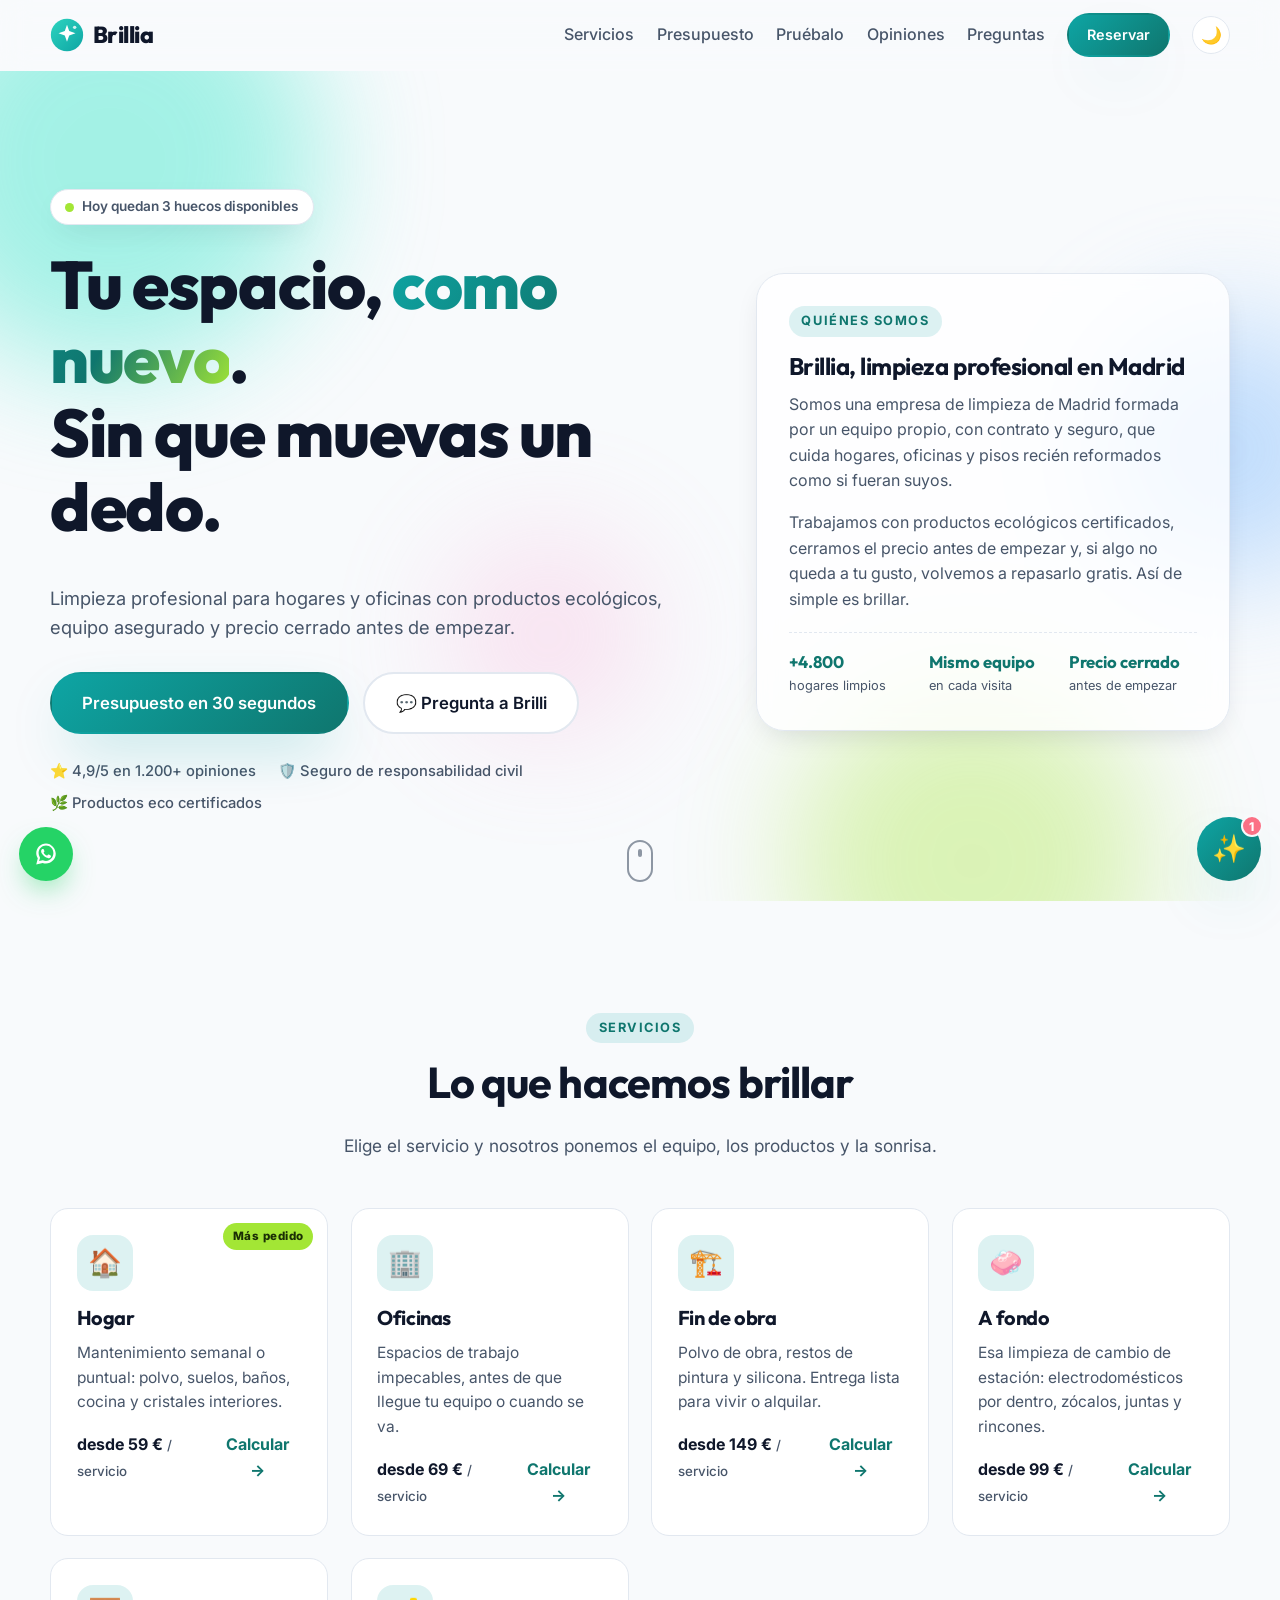
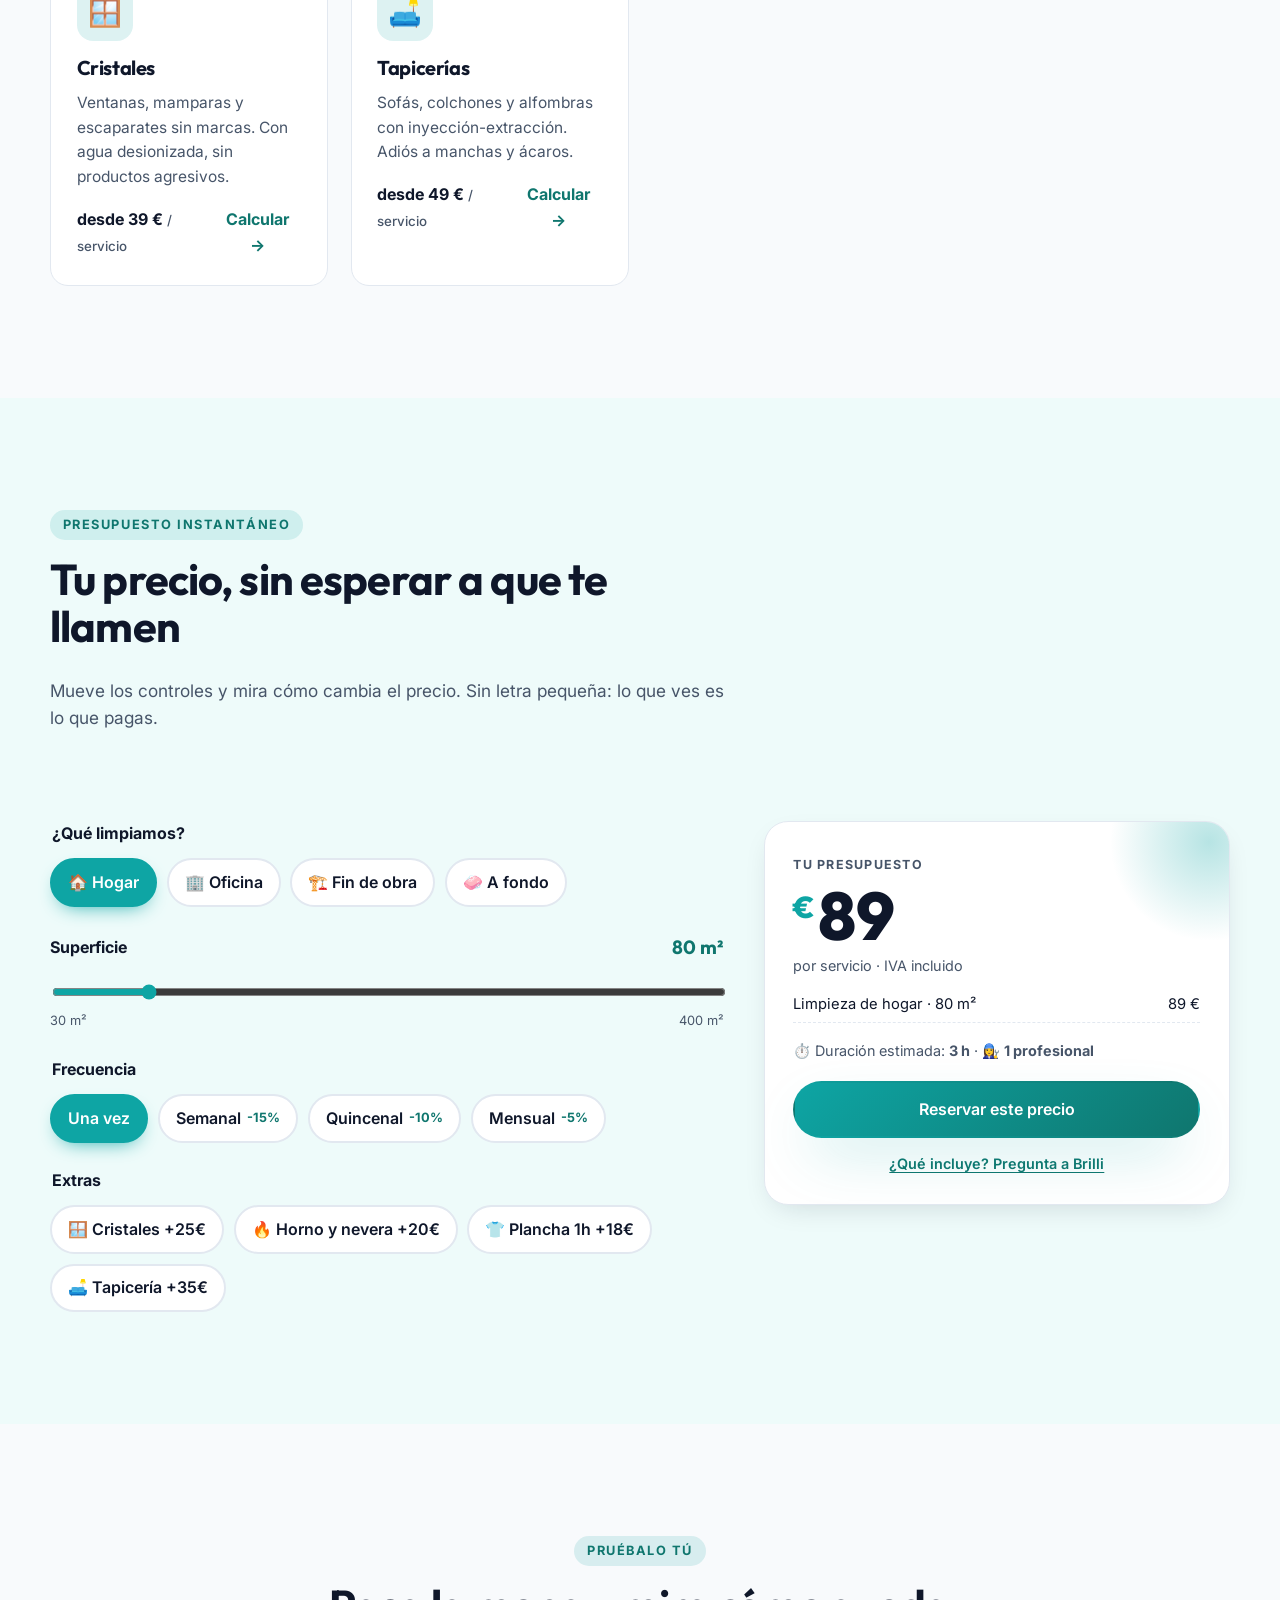
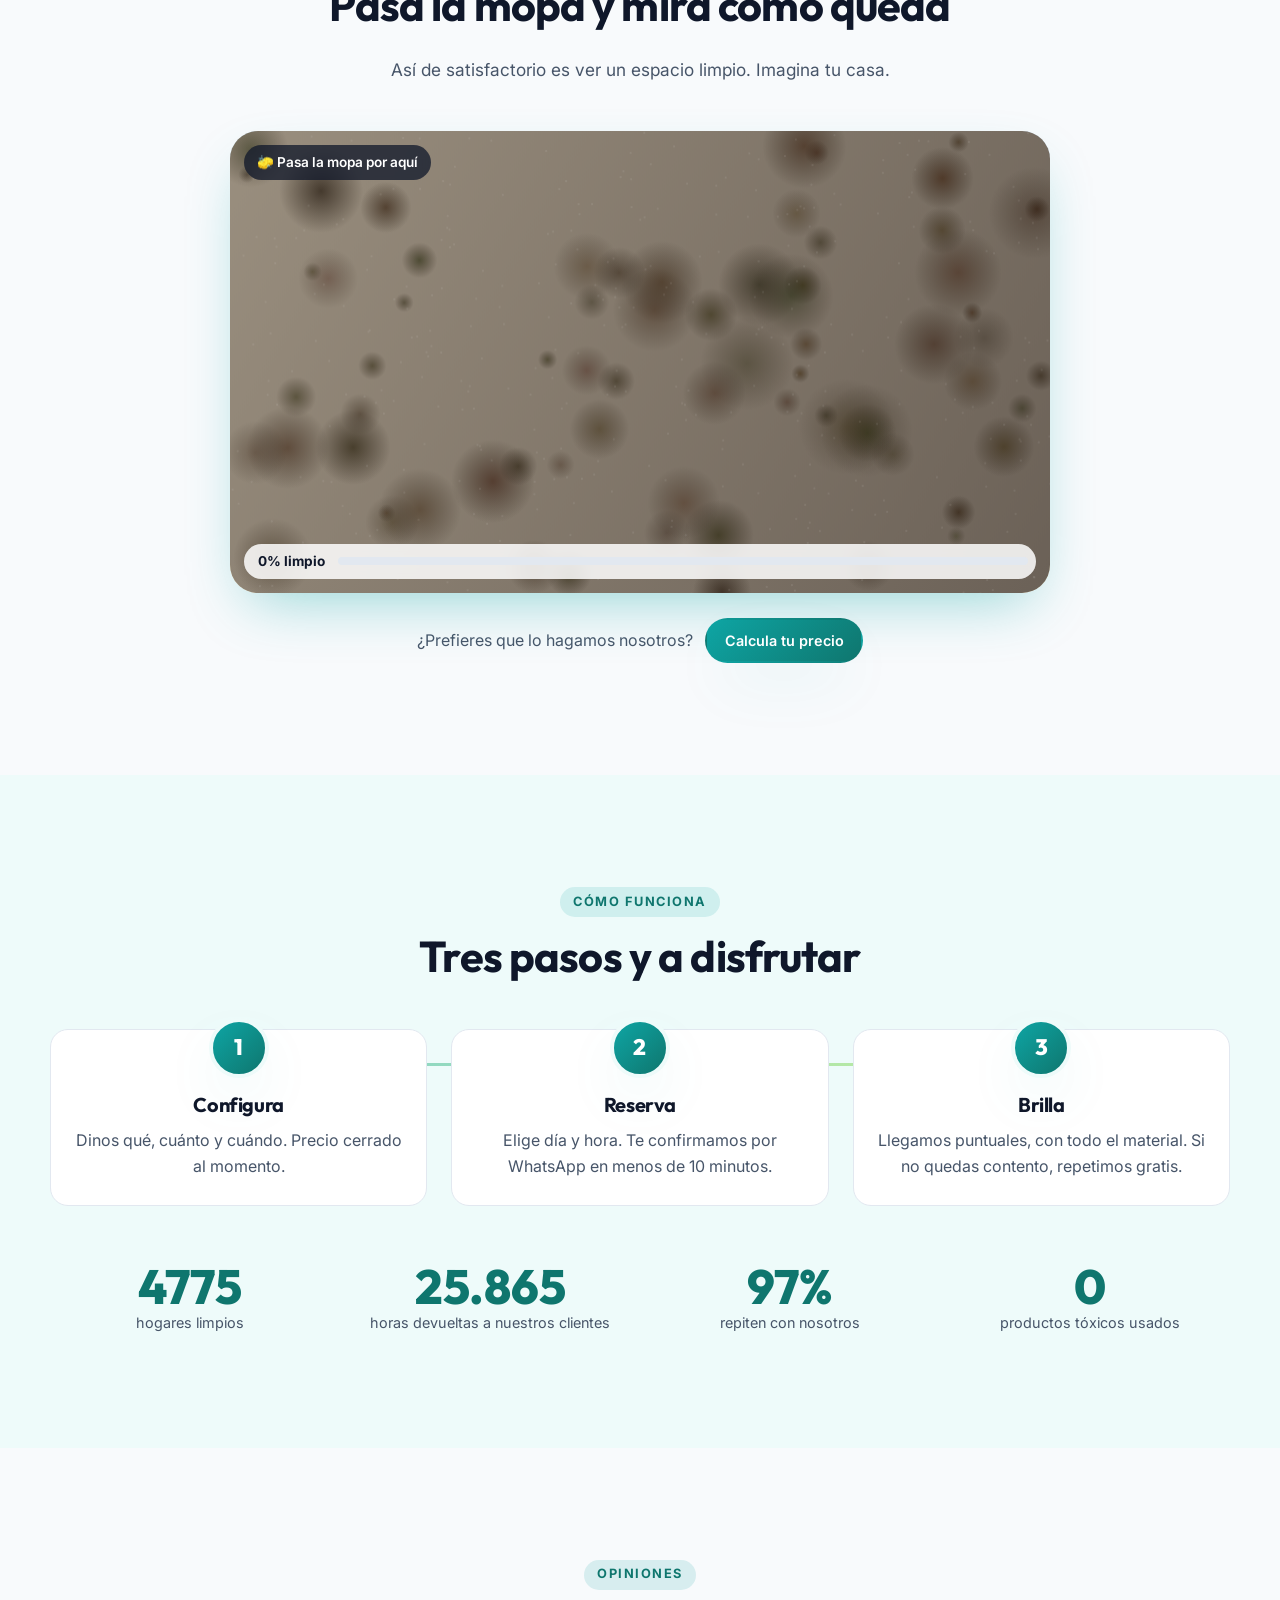
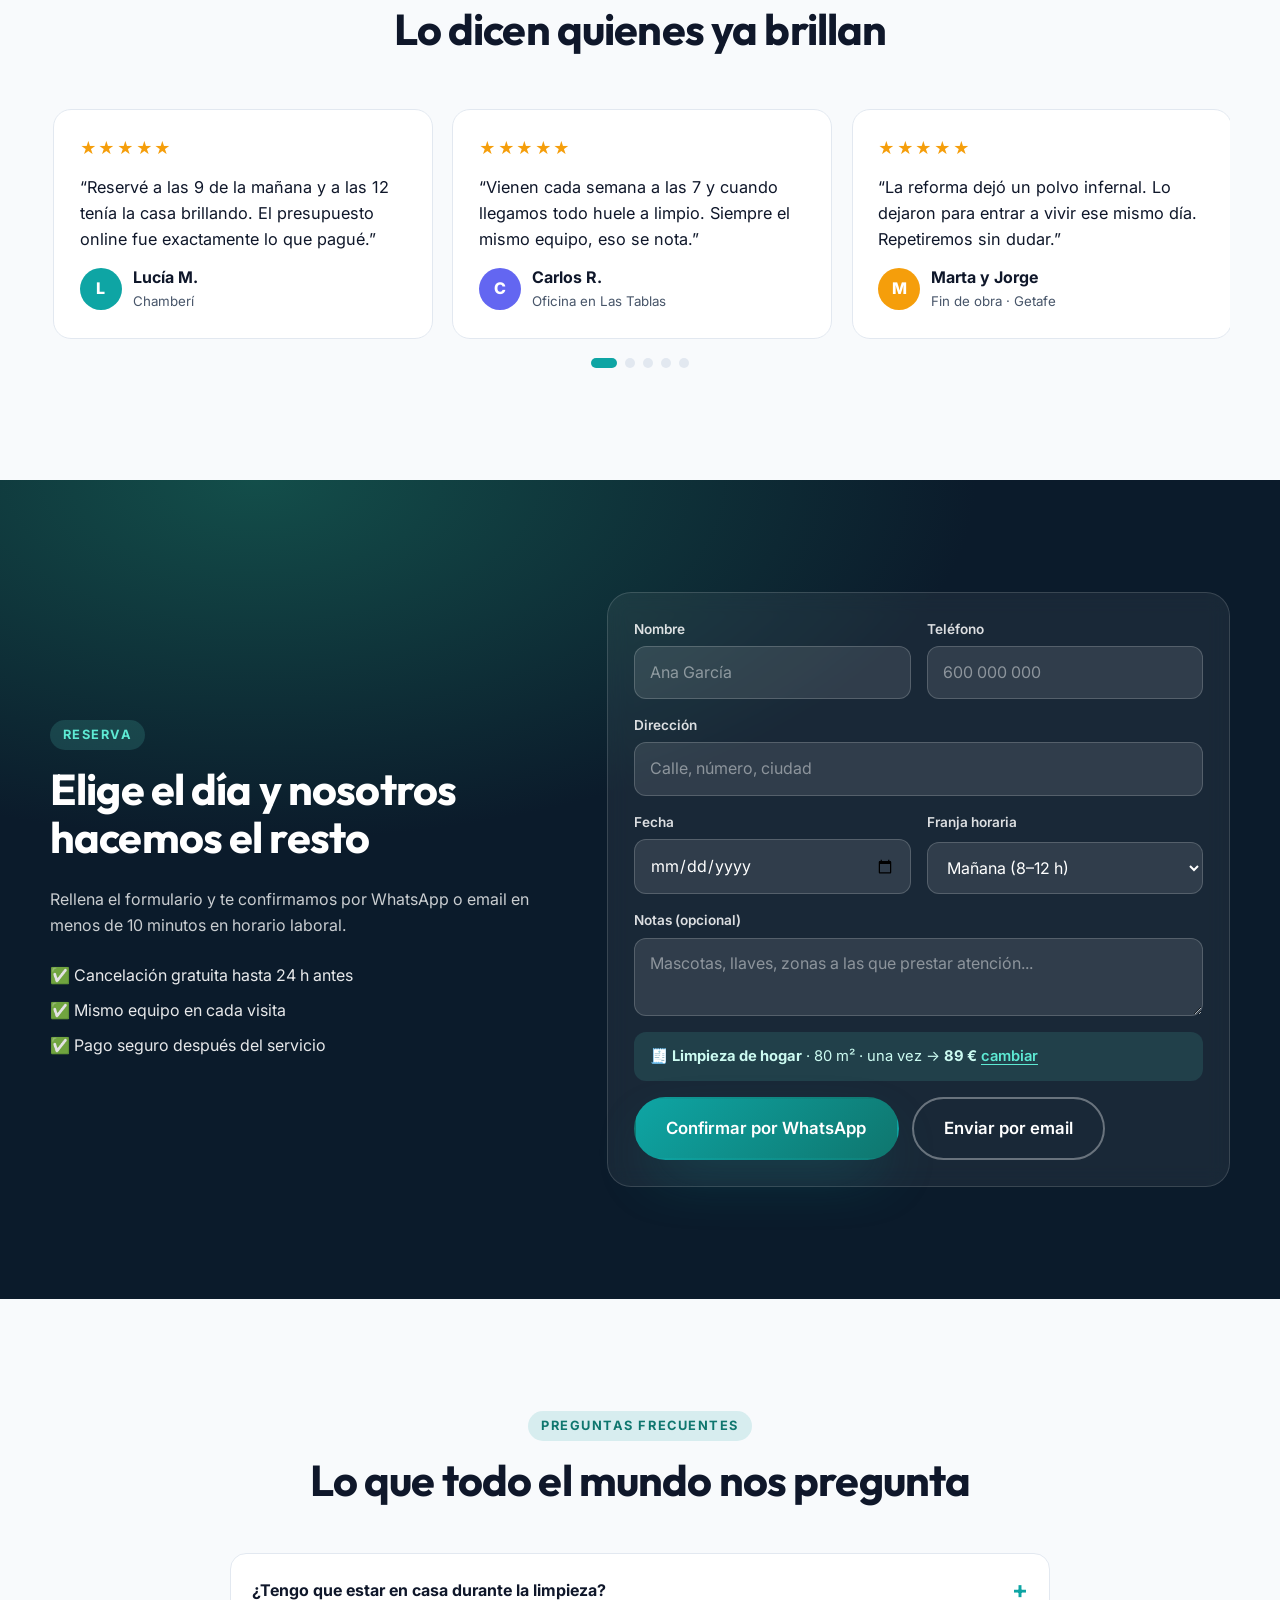
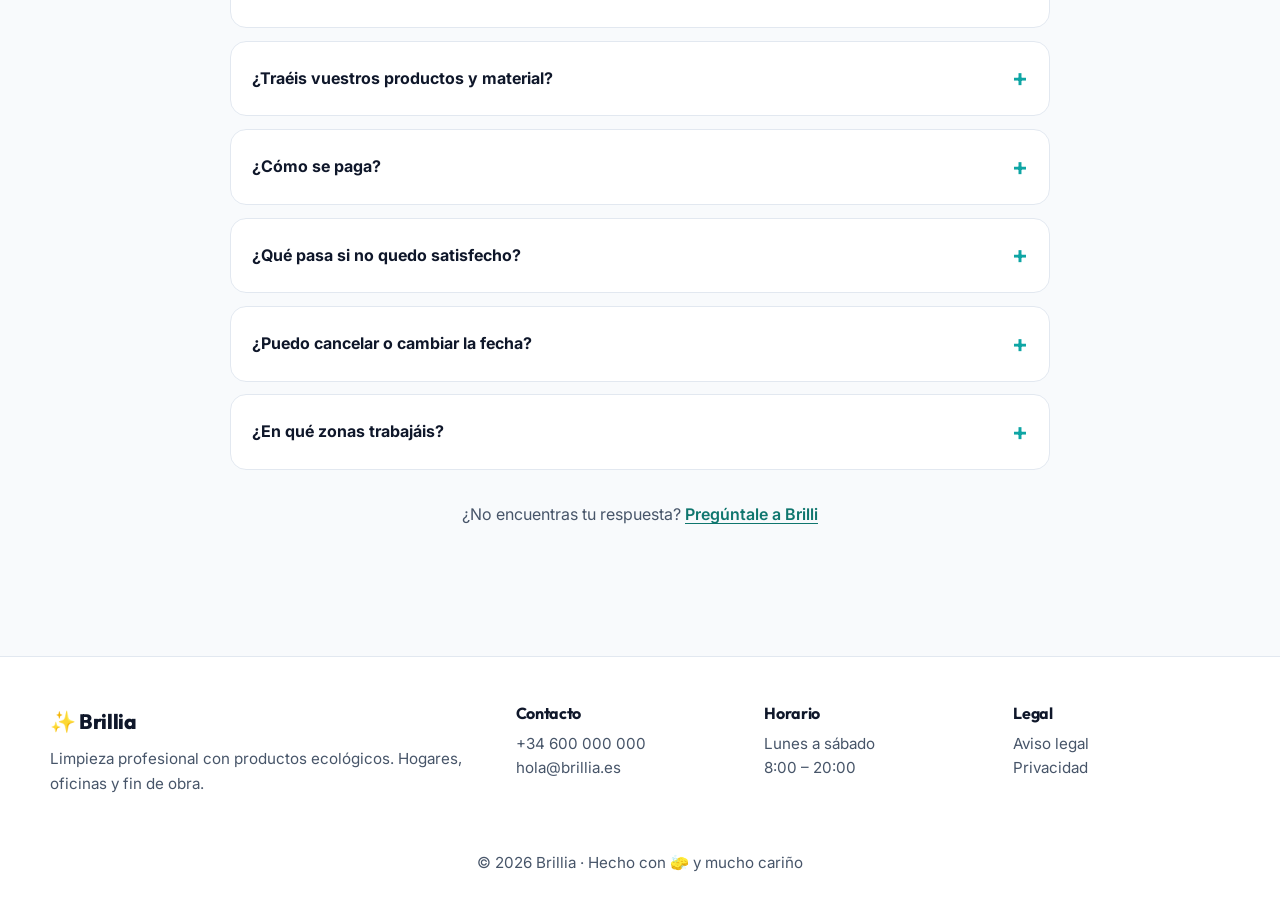
==== index.html @ 56e307c4 "Hero con introducción de la empresa y calculadora de nuevo por m² - Se retira la ilustración del her" ====
<!doctype html>
<html lang="es">
<head>
  <meta charset="utf-8">
  <meta name="viewport" content="width=device-width, initial-scale=1">
  <title>Brillia · Limpieza profesional que se nota</title>
  <meta name="description" content="Brillia: limpieza profesional de hogares, oficinas y fin de obra. Presupuesto al instante, reserva en 30 segundos y productos ecológicos.">
  <meta name="theme-color" content="#0ea5a4">
  <meta property="og:title" content="Brillia · Limpieza profesional que se nota">
  <meta property="og:description" content="Pide presupuesto en 30 segundos. Hogares, oficinas, fin de obra, cristales y más.">
  <meta property="og:type" content="website">
  <link rel="icon" href="assets/favicon.svg" type="image/svg+xml">
  <link rel="manifest" href="manifest.webmanifest">
  <link rel="preconnect" href="https://fonts.googleapis.com">
  <link rel="preconnect" href="https://fonts.gstatic.com" crossorigin>
  <link rel="stylesheet" href="https://fonts.googleapis.com/css2?family=Outfit:wght@500;700;800&family=Inter:wght@400;500;600&display=swap">
  <link rel="stylesheet" href="css/styles.css">
</head>
<body>
  <div class="progreso" id="progreso" aria-hidden="true"><span></span></div>

  <!-- Transición mopa entre secciones -->
  <div class="mopa-transicion" id="mopaTransicion" aria-hidden="true">
    <div class="mopa-transicion__agua"></div>
    <svg class="mopa-transicion__mopa" viewBox="0 0 120 220" fill="none">
      <rect x="55" y="0" width="10" height="150" rx="5" fill="#94a3b8"/>
      <rect x="20" y="145" width="80" height="22" rx="8" fill="#0f766e"/>
      <g fill="#5eead4">
        <rect x="22" y="165" width="8" height="50" rx="4"/><rect x="34" y="165" width="8" height="54" rx="4"/>
        <rect x="46" y="165" width="8" height="50" rx="4"/><rect x="58" y="165" width="8" height="55" rx="4"/>
        <rect x="70" y="165" width="8" height="51" rx="4"/><rect x="82" y="165" width="8" height="54" rx="4"/>
      </g>
    </svg>
  </div>

  <header class="cabecera" id="cabecera">
    <nav class="nav contenedor" aria-label="Principal">
      <a class="logo" href="#inicio" aria-label="Brillia, inicio">
        <svg viewBox="0 0 40 40" width="34" height="34" aria-hidden="true"><defs><linearGradient id="lg" x1="0" x2="1" y1="0" y2="1"><stop offset="0" stop-color="#2dd4bf"/><stop offset="1" stop-color="#0ea5a4"/></linearGradient></defs><circle cx="20" cy="20" r="19" fill="url(#lg)"/><path d="M20 8l2.6 7.4L30 18l-7.4 2.6L20 28l-2.6-7.4L10 18l7.4-2.6z" fill="#fff"/><circle cx="29" cy="11" r="2" fill="#fff" opacity=".8"/></svg>
        <span>Brillia</span>
      </a>
      <button class="nav__menu" id="btnMenu" aria-expanded="false" aria-controls="enlaces" aria-label="Abrir menú"><span></span><span></span><span></span></button>
      <ul class="nav__enlaces" id="enlaces">
        <li><a href="#servicios">Servicios</a></li>
        <li><a href="#presupuesto">Presupuesto</a></li>
        <li><a href="#prueba">Pruébalo</a></li>
        <li><a href="#opiniones">Opiniones</a></li>
        <li><a href="#faq">Preguntas</a></li>
        <li class="nav__cta"><a class="btn btn--primario btn--sm" href="#reservar">Reservar</a></li>
        <li><button class="tema" id="btnTema" aria-label="Cambiar tema" title="Cambiar tema">🌙</button></li>
      </ul>
    </nav>
  </header>

  <main id="inicio">
    <!-- HERO -->
    <section class="hero" data-mopa>
      <div class="hero__fondo" aria-hidden="true">
        <span class="burbuja b1"></span><span class="burbuja b2"></span><span class="burbuja b3"></span><span class="burbuja b4"></span>
      </div>
      <div class="contenedor hero__grid">
        <div class="hero__texto">
          <span class="etiqueta"><span class="punto"></span> Hoy quedan 3 huecos disponibles</span>
          <h1>Tu espacio, <em>como nuevo</em>.<br>Sin que muevas un dedo.</h1>
          <p class="hero__sub">Limpieza profesional para hogares y oficinas con productos ecológicos, equipo asegurado y precio cerrado antes de empezar.</p>
          <div class="hero__acciones">
            <a class="btn btn--primario btn--lg" href="#presupuesto" data-brillo>Presupuesto en 30 segundos</a>
            <button class="btn btn--fantasma btn--lg" data-abrir-chat>💬 Pregunta a Brilli</button>
          </div>
          <ul class="hero__confianza">
            <li>⭐ 4,9/5 en 1.200+ opiniones</li>
            <li>🛡️ Seguro de responsabilidad civil</li>
            <li>🌿 Productos eco certificados</li>
          </ul>
        </div>

        <aside class="hero__intro">
          <span class="sobretitulo">Quiénes somos</span>
          <h2>Brillia, limpieza profesional en Madrid</h2>
          <p>Somos una empresa de limpieza de Madrid formada por un equipo propio, con contrato y seguro, que cuida hogares, oficinas y pisos recién reformados como si fueran suyos.</p>
          <p>Trabajamos con productos ecológicos certificados, cerramos el precio antes de empezar y, si algo no queda a tu gusto, volvemos a repasarlo gratis. Así de simple es brillar.</p>
          <ul class="hero__datos">
            <li><strong>+4.800</strong><span>hogares limpios</span></li>
            <li><strong>Mismo equipo</strong><span>en cada visita</span></li>
            <li><strong>Precio cerrado</strong><span>antes de empezar</span></li>
          </ul>
        </aside>
      </div>
      <a class="hero__scroll" href="#servicios" aria-label="Bajar a servicios"><span></span></a>
    </section>

    <!-- SERVICIOS -->
    <section class="seccion" id="servicios" data-mopa>
      <div class="contenedor">
        <header class="seccion__cabecera">
          <span class="sobretitulo">Servicios</span>
          <h2>Lo que hacemos brillar</h2>
          <p>Elige el servicio y nosotros ponemos el equipo, los productos y la sonrisa.</p>
        </header>
        <div class="tarjetas" id="tarjetasServicios"></div>
      </div>
    </section>

    <!-- PRESUPUESTO -->
    <section class="seccion seccion--suave" id="presupuesto" data-mopa>
      <div class="contenedor calculadora">
        <header class="seccion__cabecera seccion__cabecera--izq">
          <span class="sobretitulo">Presupuesto instantáneo</span>
          <h2>Tu precio, sin esperar a que te llamen</h2>
          <p>Mueve los controles y mira cómo cambia el precio. Sin letra pequeña: lo que ves es lo que pagas.</p>
        </header>

        <form class="calc" id="calc" aria-label="Calculadora de presupuesto">
          <fieldset class="calc__grupo">
            <legend>¿Qué limpiamos?</legend>
            <div class="chips" id="chipsTipo">
              <label><input type="radio" name="tipo" value="hogar" checked><span>🏠 Hogar</span></label>
              <label><input type="radio" name="tipo" value="oficina"><span>🏢 Oficina</span></label>
              <label><input type="radio" name="tipo" value="obra"><span>🏗️ Fin de obra</span></label>
              <label><input type="radio" name="tipo" value="profunda"><span>🧼 A fondo</span></label>
            </div>
          </fieldset>

          <div class="calc__grupo">
            <label for="metros">Superficie <output id="metrosOut" for="metros">80 m²</output></label>
            <input type="range" id="metros" name="metros" min="30" max="400" step="5" value="80">
            <div class="rango__marcas"><span>30 m²</span><span>400 m²</span></div>
          </div>


          <fieldset class="calc__grupo">
            <legend>Frecuencia</legend>
            <div class="chips" id="chipsFrecuencia">
              <label><input type="radio" name="frecuencia" value="unica" checked><span>Una vez</span></label>
              <label><input type="radio" name="frecuencia" value="semanal"><span>Semanal <b>-15%</b></span></label>
              <label><input type="radio" name="frecuencia" value="quincenal"><span>Quincenal <b>-10%</b></span></label>
              <label><input type="radio" name="frecuencia" value="mensual"><span>Mensual <b>-5%</b></span></label>
            </div>
          </fieldset>

          <fieldset class="calc__grupo">
            <legend>Extras</legend>
            <div class="chips chips--check" id="chipsExtras">
              <label><input type="checkbox" name="extras" value="cristales" data-precio="25"><span>🪟 Cristales +25€</span></label>
              <label><input type="checkbox" name="extras" value="horno" data-precio="20"><span>🔥 Horno y nevera +20€</span></label>
              <label><input type="checkbox" name="extras" value="plancha" data-precio="18"><span>👕 Plancha 1h +18€</span></label>
              <label><input type="checkbox" name="extras" value="tapiceria" data-precio="35"><span>🛋️ Tapicería +35€</span></label>
            </div>
          </fieldset>
        </form>

        <aside class="resumen" aria-live="polite">
          <div class="resumen__tarjeta">
            <span class="resumen__titulo">Tu presupuesto</span>
            <div class="resumen__precio"><span class="moneda">€</span><span id="precioTotal">89</span></div>
            <p class="resumen__nota" id="precioNota">por servicio · IVA incluido</p>
            <ul class="resumen__detalle" id="precioDetalle"></ul>
            <div class="resumen__duracion">⏱️ Duración estimada: <strong id="duracion">3 h</strong> · 👩‍🔧 <strong id="equipo">1 profesional</strong></div>
            <a class="btn btn--primario btn--bloque" href="#reservar" id="btnReservarPrecio" data-brillo>Reservar este precio</a>
            <button class="enlace" type="button" data-abrir-chat data-mensaje="¿Qué incluye este presupuesto?">¿Qué incluye? Pregunta a Brilli</button>
          </div>
        </aside>
      </div>
    </section>

    <!-- PRUÉBALO: demo interactiva -->
    <section class="seccion" id="prueba" data-mopa>
      <div class="contenedor">
        <header class="seccion__cabecera">
          <span class="sobretitulo">Pruébalo tú</span>
          <h2>Pasa la mopa y mira cómo queda</h2>
          <p>Así de satisfactorio es ver un espacio limpio. Imagina tu casa.</p>
        </header>
        <div class="demo" id="demo">
          <div class="demo__limpio">
            <div class="demo__salon">
              <div class="ventana"></div>
              <div class="planta"><i></i><i></i><i></i></div>
              <div class="sofa"></div>
              <div class="mesa"></div>
              <div class="lampara"></div>
            </div>
            <div class="demo__brillo" aria-hidden="true">✨</div>
          </div>
          <canvas class="demo__sucio" id="lienzoSucio" aria-label="Pasa el ratón para limpiar la escena"></canvas>
          <div class="demo__pista" id="demoPista">🧽 Pasa la mopa por aquí</div>
          <div class="demo__barra"><span id="demoPorcentaje">0% limpio</span><div><i id="demoRelleno"></i></div></div>
        </div>
        <p class="demo__cta">¿Prefieres que lo hagamos nosotros? <a class="btn btn--primario btn--sm" href="#presupuesto" data-brillo>Calcula tu precio</a></p>
      </div>
    </section>

    <!-- CÓMO FUNCIONA -->
    <section class="seccion seccion--suave" id="como-funciona" data-mopa>
      <div class="contenedor">
        <header class="seccion__cabecera">
          <span class="sobretitulo">Cómo funciona</span>
          <h2>Tres pasos y a disfrutar</h2>
        </header>
        <ol class="pasos">
          <li class="paso"><span class="paso__num">1</span><h3>Configura</h3><p>Dinos qué, cuánto y cuándo. Precio cerrado al momento.</p></li>
          <li class="paso"><span class="paso__num">2</span><h3>Reserva</h3><p>Elige día y hora. Te confirmamos por WhatsApp en menos de 10 minutos.</p></li>
          <li class="paso"><span class="paso__num">3</span><h3>Brilla</h3><p>Llegamos puntuales, con todo el material. Si no quedas contento, repetimos gratis.</p></li>
        </ol>
        <div class="metricas" id="metricas">
          <div class="metrica"><strong data-contador="4800">0</strong><span>hogares limpios</span></div>
          <div class="metrica"><strong data-contador="26000">0</strong><span>horas devueltas a nuestros clientes</span></div>
          <div class="metrica"><strong data-contador="98" data-sufijo="%">0</strong><span>repiten con nosotros</span></div>
          <div class="metrica"><strong data-contador="0">0</strong><span>productos tóxicos usados</span></div>
        </div>
      </div>
    </section>

    <!-- OPINIONES -->
    <section class="seccion" id="opiniones" data-mopa>
      <div class="contenedor">
        <header class="seccion__cabecera">
          <span class="sobretitulo">Opiniones</span>
          <h2>Lo dicen quienes ya brillan</h2>
        </header>
        <div class="opiniones" id="opinionesLista"></div>
        <div class="opiniones__puntos" id="opinionesPuntos" role="tablist"></div>
      </div>
    </section>

    <!-- RESERVAR -->
    <section class="seccion seccion--oscura" id="reservar" data-mopa>
      <div class="contenedor reserva">
        <div class="reserva__texto">
          <span class="sobretitulo sobretitulo--claro">Reserva</span>
          <h2>Elige el día y nosotros hacemos el resto</h2>
          <p>Rellena el formulario y te confirmamos por WhatsApp o email en menos de 10 minutos en horario laboral.</p>
          <ul class="garantias">
            <li>✅ Cancelación gratuita hasta 24 h antes</li>
            <li>✅ Mismo equipo en cada visita</li>
            <li>✅ Pago seguro después del servicio</li>
          </ul>
        </div>
        <form class="formulario" id="formReserva" novalidate>
          <div class="campo"><label for="nombre">Nombre</label><input id="nombre" name="nombre" type="text" autocomplete="name" required placeholder="Ana García"></div>
          <div class="campo"><label for="telefono">Teléfono</label><input id="telefono" name="telefono" type="tel" autocomplete="tel" required placeholder="600 000 000"></div>
          <div class="campo campo--ancho"><label for="direccion">Dirección</label><input id="direccion" name="direccion" type="text" autocomplete="street-address" required placeholder="Calle, número, ciudad"></div>
          <div class="campo"><label for="fecha">Fecha</label><input id="fecha" name="fecha" type="date" required></div>
          <div class="campo"><label for="hora">Franja horaria</label>
            <select id="hora" name="hora" required>
              <option value="Mañana (8-12h)">Mañana (8–12 h)</option>
              <option value="Mediodía (12-16h)">Mediodía (12–16 h)</option>
              <option value="Tarde (16-20h)">Tarde (16–20 h)</option>
            </select>
          </div>
          <div class="campo campo--ancho"><label for="notas">Notas (opcional)</label><textarea id="notas" name="notas" rows="2" placeholder="Mascotas, llaves, zonas a las que prestar atención..."></textarea></div>
          <div class="campo campo--ancho formulario__resumen" id="formResumen"></div>
          <div class="campo campo--ancho formulario__acciones">
            <button class="btn btn--primario btn--lg" type="submit" data-brillo>Confirmar por WhatsApp</button>
            <button class="btn btn--fantasma btn--lg btn--claro" type="button" id="btnEmail">Enviar por email</button>
          </div>
          <p class="formulario__ok" id="formOk" hidden>🎉 ¡Perfecto! Se abrirá WhatsApp con tu reserva lista para enviar.</p>
        </form>
      </div>
    </section>

    <!-- FAQ -->
    <section class="seccion" id="faq" data-mopa>
      <div class="contenedor contenedor--estrecho">
        <header class="seccion__cabecera">
          <span class="sobretitulo">Preguntas frecuentes</span>
          <h2>Lo que todo el mundo nos pregunta</h2>
        </header>
        <div class="faq" id="faqLista"></div>
        <p class="faq__mas">¿No encuentras tu respuesta? <button class="enlace" data-abrir-chat>Pregúntale a Brilli</button></p>
      </div>
    </section>
  </main>

  <footer class="pie">
    <div class="contenedor pie__grid">
      <div>
        <a class="logo logo--pie" href="#inicio">✨ Brillia</a>
        <p>Limpieza profesional con productos ecológicos. Hogares, oficinas y fin de obra.</p>
      </div>
      <div>
        <h4>Contacto</h4>
        <p><a id="pieTelefono" href="tel:+34600000000">+34 600 000 000</a><br><a id="pieEmail" href="mailto:hola@brillia.es">hola@brillia.es</a></p>
      </div>
      <div>
        <h4>Horario</h4>
        <p>Lunes a sábado<br>8:00 – 20:00</p>
      </div>
      <div>
        <h4>Legal</h4>
        <p><a href="#">Aviso legal</a><br><a href="#">Privacidad</a></p>
      </div>
    </div>
    <p class="pie__copy">© <span id="anio"></span> Brillia · Hecho con 🧽 y mucho cariño</p>
  </footer>

  <!-- CHAT -->
  <button class="chat__burbuja" id="chatBurbuja" aria-label="Abrir chat con Brilli" aria-expanded="false" aria-controls="chatPanel">
    <span class="chat__avatar">✨</span>
    <span class="chat__badge" id="chatBadge">1</span>
  </button>
  <section class="chat" id="chatPanel" aria-label="Chat con Brilli" hidden>
    <header class="chat__cabecera">
      <div class="chat__quien">
        <span class="chat__avatar chat__avatar--sm">✨</span>
        <div><strong>Brilli</strong><small><span class="punto punto--verde"></span> Responde al instante</small></div>
      </div>
      <button class="chat__cerrar" id="chatCerrar" aria-label="Cerrar chat">✕</button>
    </header>
    <div class="chat__mensajes" id="chatMensajes" role="log" aria-live="polite"></div>
    <div class="chat__chips" id="chatChips"></div>
    <form class="chat__form" id="chatForm">
      <input id="chatInput" type="text" placeholder="Escribe tu pregunta..." autocomplete="off" aria-label="Mensaje">
      <button type="submit" aria-label="Enviar">➤</button>
    </form>
  </section>

  <a class="whatsapp" id="whatsappFlotante" href="#" target="_blank" rel="noopener" aria-label="Escríbenos por WhatsApp">
    <svg viewBox="0 0 32 32" width="26" height="26" aria-hidden="true"><path fill="currentColor" d="M16 3C9.4 3 4 8.3 4 14.9c0 2.3.7 4.5 1.9 6.4L4 29l7.9-2a12.3 12.3 0 0 0 4.1.7c6.6 0 12-5.3 12-11.9S22.6 3 16 3zm0 21.7c-1.3 0-2.6-.3-3.8-.9l-.3-.2-4.4 1.1 1.2-4.2-.2-.3a9.6 9.6 0 0 1-1.6-5.3C6.9 9.6 11 5.6 16 5.6s9.1 4 9.1 9.3-4.1 9.8-9.1 9.8zm5.3-7.2c-.3-.1-1.7-.8-2-.9-.3-.1-.5-.1-.7.1-.2.3-.8.9-.9 1.1-.2.2-.3.2-.6.1-.3-.1-1.2-.4-2.3-1.4-.9-.8-1.4-1.7-1.6-2-.2-.3 0-.4.1-.6l.4-.5c.1-.2.2-.3.3-.5.1-.2 0-.4 0-.5l-.9-2.1c-.2-.6-.5-.5-.7-.5h-.6c-.2 0-.5.1-.8.4-.3.3-1 1-1 2.5s1.1 2.9 1.2 3.1c.1.2 2.1 3.2 5.1 4.5 2.5 1 3 .8 3.6.8.6-.1 1.7-.7 2-1.4.2-.7.2-1.3.2-1.4-.1-.2-.3-.3-.6-.4z"/></svg>
  </a>

  <script src="js/datos.js" defer></script>
  <script src="js/main.js" defer></script>
  <script src="js/chat.js" defer></script>
</body>
</html>
---- css/styles.css ----
/* ===== Brillia · estilos ===== */
:root {
  --fondo: #f8fafc;
  --fondo-suave: #eefbfa;
  --superficie: #ffffff;
  --texto: #0f172a;
  --texto-suave: #475569;
  --borde: #e2e8f0;
  --primario: #0ea5a4;
  --primario-oscuro: #0f766e;
  --primario-claro: #5eead4;
  --acento: #a3e635;
  --oscuro: #0b1b2b;
  --sombra: 0 10px 30px -12px rgba(15, 23, 42, .18);
  --sombra-fuerte: 0 24px 60px -20px rgba(14, 165, 164, .45);
  --radio: 18px;
  --fuente: "Inter", system-ui, -apple-system, Segoe UI, Roboto, sans-serif;
  --fuente-titulo: "Outfit", var(--fuente);
  --transicion: .25s cubic-bezier(.2, .8, .2, 1);
  color-scheme: light;
}
:root[data-tema="oscuro"] {
  --fondo: #0b1220;
  --fondo-suave: #0f1a2a;
  --superficie: #131d2f;
  --texto: #e5eefb;
  --texto-suave: #9fb0c8;
  --borde: #1f2d44;
  --sombra: 0 10px 30px -12px rgba(0, 0, 0, .6);
  color-scheme: dark;
}

*, *::before, *::after { box-sizing: border-box; }
html { scroll-behavior: smooth; -webkit-text-size-adjust: 100%; }
body {
  margin: 0; font-family: var(--fuente); color: var(--texto); background: var(--fondo);
  line-height: 1.6; overflow-x: hidden; transition: background var(--transicion), color var(--transicion);
}
img, svg { display: block; max-width: 100%; }
a { color: inherit; text-decoration: none; }
button { font: inherit; cursor: pointer; }
h1, h2, h3, h4 { font-family: var(--fuente-titulo); line-height: 1.1; margin: 0 0 .6em; letter-spacing: -.02em; }
h1 { font-size: clamp(2.3rem, 5.5vw, 4.2rem); font-weight: 800; }
h2 { font-size: clamp(1.8rem, 3.6vw, 2.7rem); font-weight: 700; }
h3 { font-size: 1.25rem; font-weight: 700; }
p { margin: 0 0 1em; }
.contenedor { width: min(1180px, 100% - 2rem); margin-inline: auto; }
.contenedor--estrecho { max-width: 820px; }
:focus-visible { outline: 3px solid var(--acento); outline-offset: 3px; border-radius: 6px; }
[hidden] { display: none !important; }

/* Barra de progreso de scroll (mopa) */
.progreso { position: fixed; inset: 0 0 auto 0; height: 4px; z-index: 60; background: transparent; pointer-events: none; }
.progreso span { display: block; height: 100%; width: 0; background: linear-gradient(90deg, var(--primario), var(--acento)); border-radius: 0 4px 4px 0; transition: width .1s linear; box-shadow: 0 0 12px var(--primario-claro); }

/* ===== Botones ===== */
.btn {
  display: inline-flex; align-items: center; justify-content: center; gap: .5rem;
  padding: .85rem 1.5rem; border-radius: 999px; font-weight: 600; border: 2px solid transparent;
  transition: transform var(--transicion), box-shadow var(--transicion), background var(--transicion), color var(--transicion);
  position: relative; overflow: hidden; white-space: nowrap;
}
.btn:hover { transform: translateY(-2px); }
.btn:active { transform: translateY(0) scale(.98); }
.btn--primario { background: linear-gradient(135deg, var(--primario), var(--primario-oscuro)); color: #fff; box-shadow: var(--sombra-fuerte); }
.btn--primario:hover { box-shadow: 0 28px 60px -18px rgba(14, 165, 164, .6); }
.btn--fantasma { background: var(--superficie); color: var(--texto); border-color: var(--borde); }
.btn--fantasma:hover { border-color: var(--primario); }
.btn--claro { background: transparent; color: #fff; border-color: rgba(255,255,255,.35); }
.btn--claro:hover { border-color: #fff; }
.btn--sm { padding: .55rem 1.1rem; font-size: .9rem; }
.btn--lg { padding: 1rem 1.9rem; font-size: 1.05rem; }
.btn--bloque { width: 100%; }
.btn .destello { position: absolute; width: 10px; height: 10px; border-radius: 50%; background: #fff; pointer-events: none; animation: destello .7s ease-out forwards; }
@keyframes destello { from { transform: scale(0); opacity: .9; } to { transform: scale(40); opacity: 0; } }
.enlace { background: none; border: 0; color: var(--primario-oscuro); font-weight: 600; text-decoration: underline; text-underline-offset: 3px; padding: 0; }
:root[data-tema="oscuro"] .enlace { color: var(--primario-claro); }

/* ===== Cabecera ===== */
.cabecera { position: sticky; top: 0; z-index: 50; backdrop-filter: blur(14px); background: color-mix(in srgb, var(--fondo) 75%, transparent); border-bottom: 1px solid transparent; transition: border-color var(--transicion), box-shadow var(--transicion); }
.cabecera.con-sombra { border-color: var(--borde); box-shadow: 0 6px 20px -16px rgba(0,0,0,.3); }
.nav { display: flex; align-items: center; justify-content: space-between; min-height: 70px; gap: 1rem; }
.logo { display: inline-flex; align-items: center; gap: .55rem; font-family: var(--fuente-titulo); font-weight: 800; font-size: 1.45rem; letter-spacing: -.02em; }
.logo svg { transition: transform .5s; }
.logo:hover svg { transform: rotate(20deg) scale(1.08); }
.nav__enlaces { list-style: none; display: flex; align-items: center; gap: 1.4rem; margin: 0; padding: 0; }
.nav__enlaces a:not(.btn) { font-weight: 500; color: var(--texto-suave); position: relative; }
.nav__enlaces a:not(.btn)::after { content: ""; position: absolute; left: 0; right: 100%; bottom: -4px; height: 2px; background: var(--primario); transition: right var(--transicion); }
.nav__enlaces a:not(.btn):hover::after, .nav__enlaces a.activo::after { right: 0; }
.nav__enlaces a.activo { color: var(--texto); }
.tema { background: var(--superficie); border: 1px solid var(--borde); width: 38px; height: 38px; border-radius: 50%; display: grid; place-items: center; font-size: 1.05rem; transition: transform var(--transicion); }
.tema:hover { transform: rotate(-20deg) scale(1.08); }
.nav__menu { display: none; flex-direction: column; gap: 5px; background: none; border: 0; padding: 8px; }
.nav__menu span { width: 24px; height: 2px; background: var(--texto); border-radius: 2px; transition: var(--transicion); }
.nav__menu[aria-expanded="true"] span:nth-child(1) { transform: translateY(7px) rotate(45deg); }
.nav__menu[aria-expanded="true"] span:nth-child(2) { opacity: 0; }
.nav__menu[aria-expanded="true"] span:nth-child(3) { transform: translateY(-7px) rotate(-45deg); }

/* ===== Hero ===== */
.hero { position: relative; padding: clamp(3rem, 8vw, 6rem) 0 4rem; overflow: hidden; min-height: min(calc(100vh - 70px), 860px); display: flex; align-items: center; }
.hero__fondo { position: absolute; inset: 0; pointer-events: none; z-index: -1; }
.burbuja { position: absolute; border-radius: 50%; filter: blur(60px); opacity: .55; animation: flotar 14s ease-in-out infinite alternate; }
.b1 { width: 420px; height: 420px; background: var(--primario-claro); top: -120px; left: -100px; }
.b2 { width: 360px; height: 360px; background: var(--acento); bottom: -140px; right: 10%; animation-delay: -4s; opacity: .35; }
.b3 { width: 260px; height: 260px; background: #93c5fd; top: 30%; right: -80px; animation-delay: -8s; }
.b4 { width: 200px; height: 200px; background: #f9a8d4; bottom: 20%; left: 35%; animation-delay: -2s; opacity: .3; }
@keyframes flotar { to { transform: translate(40px, -50px) scale(1.1); } }
.hero__grid { display: grid; grid-template-columns: 1.15fr .85fr; gap: clamp(2rem, 5vw, 5rem); align-items: center; }
.etiqueta { display: inline-flex; align-items: center; gap: .5rem; background: var(--superficie); border: 1px solid var(--borde); padding: .4rem .9rem; border-radius: 999px; font-size: .85rem; font-weight: 600; color: var(--texto-suave); box-shadow: var(--sombra); margin-bottom: 1.4rem; }
.punto { width: 9px; height: 9px; border-radius: 50%; background: var(--acento); box-shadow: 0 0 0 0 var(--acento); animation: latido 1.6s infinite; display: inline-block; }
.punto--verde { background: #22c55e; }
@keyframes latido { 70% { box-shadow: 0 0 0 8px rgba(163, 230, 53, 0); } }
h1 em { font-style: normal; background: linear-gradient(120deg, var(--primario), var(--primario-oscuro) 60%, var(--acento)); -webkit-background-clip: text; background-clip: text; color: transparent; position: relative; }
.hero__sub { font-size: 1.15rem; color: var(--texto-suave); max-width: 52ch; }
.hero__acciones { display: flex; flex-wrap: wrap; gap: .9rem; margin: 1.8rem 0 1.6rem; }
.hero__confianza { list-style: none; padding: 0; margin: 0; display: flex; flex-wrap: wrap; gap: .5rem 1.4rem; color: var(--texto-suave); font-size: .92rem; font-weight: 500; }
.hero__scroll { position: absolute; left: 50%; bottom: 1.2rem; width: 26px; height: 42px; border: 2px solid var(--texto-suave); border-radius: 14px; transform: translateX(-50%); opacity: .6; }
.hero__scroll span { position: absolute; left: 50%; top: 7px; width: 4px; height: 8px; border-radius: 2px; background: var(--texto-suave); transform: translateX(-50%); animation: rueda 1.6s infinite; }
@keyframes rueda { 60% { transform: translate(-50%, 14px); opacity: 0; } 100% { opacity: 0; } }

/* Introducción de la empresa en el hero */
.hero__intro { background: color-mix(in srgb, var(--superficie) 80%, transparent); backdrop-filter: blur(10px); border: 1px solid var(--borde); border-radius: 28px; padding: 2rem; box-shadow: var(--sombra); }
.hero__intro h2 { font-size: 1.5rem; margin-bottom: .8rem; }
.hero__intro p { color: var(--texto-suave); font-size: 1rem; }
.hero__datos { list-style: none; padding: 1.2rem 0 0; margin: 1.2rem 0 0; border-top: 1px dashed var(--borde); display: grid; grid-template-columns: repeat(3, 1fr); gap: .8rem; }
.hero__datos strong { display: block; font-family: var(--fuente-titulo); font-size: 1.05rem; color: var(--primario-oscuro); line-height: 1.2; }
:root[data-tema="oscuro"] .hero__datos strong { color: var(--primario-claro); }
.hero__datos span { font-size: .8rem; color: var(--texto-suave); }

/* Demo interactiva */
.demo { position: relative; aspect-ratio: 16 / 9; max-width: 820px; margin: 0 auto; border-radius: 28px; overflow: hidden; box-shadow: var(--sombra-fuerte); background: #dbeafe; cursor: none; }
.demo__cta { text-align: center; margin: 1.6rem 0 0; color: var(--texto-suave); display: flex; flex-wrap: wrap; gap: .8rem; justify-content: center; align-items: center; }
.demo__limpio { position: absolute; inset: 0; }
.demo__salon { position: absolute; inset: 0; background: linear-gradient(180deg, #e0f2fe 0 62%, #fde68a 62% 64%, #fef3c7 64%); }
.ventana { position: absolute; top: 10%; left: 10%; width: 30%; height: 38%; background: linear-gradient(135deg, #bae6fd, #7dd3fc); border: 10px solid #fff; border-radius: 8px; box-shadow: inset 0 0 0 3px #e0f2fe; }
.ventana::before, .ventana::after { content: ""; position: absolute; background: #fff; }
.ventana::before { left: 50%; top: 0; bottom: 0; width: 6px; transform: translateX(-50%); }
.ventana::after { top: 50%; left: 0; right: 0; height: 6px; transform: translateY(-50%); }
.sofa { position: absolute; left: 48%; bottom: 20%; width: 42%; height: 24%; background: #0ea5a4; border-radius: 16px 16px 10px 10px; box-shadow: inset 0 -18px 0 #0f766e; }
.sofa::before { content: ""; position: absolute; left: -6%; right: -6%; bottom: 0; height: 45%; background: #14b8a6; border-radius: 12px; }
.mesa { position: absolute; left: 14%; bottom: 14%; width: 26%; height: 8%; background: #fbbf24; border-radius: 8px; box-shadow: 0 30px 0 -22px #d97706; }
.planta { position: absolute; left: 6%; bottom: 22%; width: 10%; height: 30%; }
.planta i { position: absolute; bottom: 0; left: 50%; width: 60%; height: 80%; background: #4ade80; border-radius: 50% 50% 0 0 / 100% 100% 0 0; transform-origin: bottom; transform: translateX(-50%) rotate(-25deg); }
.planta i:nth-child(2) { transform: translateX(-50%) rotate(0); height: 100%; background: #22c55e; }
.planta i:nth-child(3) { transform: translateX(-50%) rotate(25deg); }
.lampara { position: absolute; right: 8%; top: 6%; width: 3px; height: 26%; background: #94a3b8; }
.lampara::after { content: ""; position: absolute; left: 50%; bottom: -14px; width: 60px; height: 28px; transform: translateX(-50%); background: #fde68a; border-radius: 6px 6px 30px 30px; box-shadow: 0 20px 40px rgba(253, 230, 138, .6); }
.demo__brillo { position: absolute; inset: 0; display: grid; place-items: center; font-size: 4rem; opacity: 0; transition: opacity .4s; pointer-events: none; }
.demo.limpio .demo__brillo { opacity: 1; animation: brillar 1.2s ease-out; }
@keyframes brillar { 0% { transform: scale(.3) rotate(-20deg); } 60% { transform: scale(1.3) rotate(10deg); } 100% { transform: scale(1) rotate(0); } }
.demo__sucio { position: absolute; inset: 0; width: 100%; height: 100%; touch-action: none; }
.demo__pista { position: absolute; top: 14px; left: 14px; background: rgba(15, 23, 42, .75); color: #fff; padding: .4rem .8rem; border-radius: 999px; font-size: .85rem; font-weight: 600; pointer-events: none; transition: opacity .4s; backdrop-filter: blur(6px); }
.demo.tocado .demo__pista { opacity: 0; }
.demo__barra { position: absolute; left: 14px; right: 14px; bottom: 14px; display: flex; align-items: center; gap: .8rem; background: rgba(255,255,255,.85); border-radius: 999px; padding: .4rem .5rem .4rem .9rem; font-size: .85rem; font-weight: 700; color: #0f172a; pointer-events: none; backdrop-filter: blur(6px); }
.demo__barra div { flex: 1; height: 8px; background: #e2e8f0; border-radius: 99px; overflow: hidden; }
.demo__barra i { display: block; height: 100%; width: 0; background: linear-gradient(90deg, var(--primario), var(--acento)); transition: width .15s; }
.demo__cursor { position: absolute; width: 56px; height: 56px; pointer-events: none; transform: translate(-50%, -50%); z-index: 3; transition: transform .05s; filter: drop-shadow(0 6px 10px rgba(0,0,0,.25)); }

/* ===== Secciones ===== */
.seccion { padding: clamp(4rem, 9vw, 7rem) 0; position: relative; }
.seccion--suave { background: var(--fondo-suave); }
.seccion--oscura { background: radial-gradient(1200px 600px at 20% 0%, #134e4a 0%, var(--oscuro) 60%); color: #fff; }
.seccion__cabecera { text-align: center; max-width: 680px; margin: 0 auto 3rem; }
.seccion__cabecera--izq { text-align: left; margin: 0 0 2rem; grid-column: 1 / -1; }
.seccion__cabecera p { color: var(--texto-suave); font-size: 1.08rem; }
.seccion--oscura p { color: rgba(255,255,255,.78); }
.sobretitulo { display: inline-block; font-size: .8rem; font-weight: 700; letter-spacing: .12em; text-transform: uppercase; color: var(--primario-oscuro); background: color-mix(in srgb, var(--primario) 14%, transparent); padding: .3rem .8rem; border-radius: 999px; margin-bottom: 1rem; }
:root[data-tema="oscuro"] .sobretitulo { color: var(--primario-claro); }
.sobretitulo--claro { color: var(--primario-claro); background: rgba(94, 234, 212, .15); }

/* Revelado con mopa */
[data-mopa] .contenedor > * , [data-mopa] .hero__texto > *, [data-mopa] .hero__intro { opacity: 0; transform: translateY(26px); transition: opacity .7s var(--transicion), transform .7s var(--transicion); }
[data-mopa].visible .contenedor > *, [data-mopa].visible .hero__texto > *, [data-mopa].visible .hero__intro { opacity: 1; transform: none; }
[data-mopa].visible .contenedor > *:nth-child(2) { transition-delay: .1s; }
[data-mopa].visible .contenedor > *:nth-child(3) { transition-delay: .2s; }
[data-mopa].visible .hero__texto > *:nth-child(2) { transition-delay: .08s; }
[data-mopa].visible .hero__texto > *:nth-child(3) { transition-delay: .16s; }
[data-mopa].visible .hero__texto > *:nth-child(4) { transition-delay: .24s; }
[data-mopa].visible .hero__texto > *:nth-child(5) { transition-delay: .32s; }
[data-mopa].visible .hero__intro { transition-delay: .25s; }
.hero .hero__texto, .hero .hero__grid { opacity: 1; transform: none; }

.mopa-transicion { position: fixed; inset: 0; z-index: 70; pointer-events: none; opacity: 0; }
.mopa-transicion.activa { opacity: 1; }
.mopa-transicion__agua { position: absolute; inset: 0; background: linear-gradient(90deg, transparent 0, rgba(94,234,212,.0) 20%, rgba(94,234,212,.55) 48%, rgba(14,165,164,.75) 50%, transparent 52%); transform: translateX(-100%); }
.mopa-transicion__mopa { position: absolute; top: 50%; left: 0; width: 120px; height: 220px; transform: translate(-150%, -50%) rotate(-12deg); }
.mopa-transicion.activa .mopa-transicion__agua { animation: barrer .9s cubic-bezier(.65, 0, .35, 1) forwards; }
.mopa-transicion.activa .mopa-transicion__mopa { animation: barrerMopa .9s cubic-bezier(.65, 0, .35, 1) forwards; }
@keyframes barrer { to { transform: translateX(100%); } }
@keyframes barrerMopa { 0% { transform: translate(-150%, -50%) rotate(-12deg); } 50% { transform: translate(50vw, -45%) rotate(4deg); } 100% { transform: translate(110vw, -50%) rotate(12deg); } }

/* ===== Servicios ===== */
.tarjetas { display: grid; grid-template-columns: repeat(auto-fit, minmax(260px, 1fr)); gap: 1.4rem; }
.tarjeta { background: var(--superficie); border: 1px solid var(--borde); border-radius: var(--radio); padding: 1.6rem; position: relative; overflow: hidden; transition: transform var(--transicion), box-shadow var(--transicion), border-color var(--transicion); transform-style: preserve-3d; }
.tarjeta:hover { transform: translateY(-6px); box-shadow: var(--sombra); border-color: var(--primario-claro); }
.tarjeta__icono { width: 56px; height: 56px; border-radius: 16px; display: grid; place-items: center; font-size: 1.7rem; background: color-mix(in srgb, var(--primario) 14%, transparent); margin-bottom: 1rem; transition: transform .4s; }
.tarjeta:hover .tarjeta__icono { transform: rotate(-8deg) scale(1.1); }
.tarjeta p { color: var(--texto-suave); font-size: .97rem; }
.tarjeta__pie { display: flex; justify-content: space-between; align-items: center; margin-top: 1rem; font-weight: 700; }
.tarjeta__pie small { color: var(--texto-suave); font-weight: 500; }
.tarjeta__pie button { border: 0; background: none; color: var(--primario-oscuro); font-weight: 700; }
:root[data-tema="oscuro"] .tarjeta__pie button { color: var(--primario-claro); }
.tarjeta__pie button:hover { text-decoration: underline; }
.tarjeta::after { content: ""; position: absolute; inset: auto -40% -60% auto; width: 200px; height: 200px; border-radius: 50%; background: radial-gradient(circle, color-mix(in srgb, var(--primario) 25%, transparent), transparent 70%); opacity: 0; transition: opacity .4s; }
.tarjeta:hover::after { opacity: 1; }
.tarjeta__destacado { position: absolute; top: 14px; right: 14px; background: var(--acento); color: #1a2e05; font-size: .72rem; font-weight: 800; padding: .25rem .6rem; border-radius: 999px; letter-spacing: .04em; }

/* ===== Calculadora ===== */
.calculadora { display: grid; grid-template-columns: 1.3fr .9fr; gap: 2.5rem; align-items: start; }
.calc { display: grid; gap: 1.6rem; }
.calc__grupo { border: 0; padding: 0; margin: 0; }
.calc__grupo legend, .calc__grupo > label { font-weight: 700; margin-bottom: .7rem; display: flex; justify-content: space-between; align-items: center; width: 100%; }
.calc__grupo output { color: var(--primario-oscuro); font-family: var(--fuente-titulo); font-size: 1.2rem; }
:root[data-tema="oscuro"] .calc__grupo output { color: var(--primario-claro); }
.chips { display: flex; flex-wrap: wrap; gap: .6rem; }
.chips label { position: relative; }
.chips input { position: absolute; opacity: 0; inset: 0; pointer-events: none; }
.chips span { display: inline-flex; align-items: center; gap: .4rem; padding: .6rem 1rem; border-radius: 999px; background: var(--superficie); border: 2px solid var(--borde); font-weight: 600; cursor: pointer; transition: var(--transicion); user-select: none; }
.chips span b { color: var(--primario-oscuro); font-size: .8rem; }
.chips span:hover { border-color: var(--primario-claro); transform: translateY(-1px); }
.chips input:checked + span { background: var(--primario); border-color: var(--primario); color: #fff; box-shadow: 0 8px 20px -10px var(--primario); }
.chips input:checked + span b { color: #ecfeff; }
.chips input:focus-visible + span { outline: 3px solid var(--acento); outline-offset: 2px; }
input[type="range"] { width: 100%; accent-color: var(--primario); height: 32px; cursor: grab; }
input[type="range"]:active { cursor: grabbing; }
.rango__marcas { display: flex; justify-content: space-between; font-size: .8rem; color: var(--texto-suave); margin-top: -.3rem; }
.resumen { position: sticky; top: 90px; }
.resumen__tarjeta { background: var(--superficie); border-radius: 24px; padding: 1.8rem; box-shadow: var(--sombra); border: 1px solid var(--borde); position: relative; overflow: hidden; }
.resumen__tarjeta::before { content: ""; position: absolute; top: -80px; right: -80px; width: 200px; height: 200px; border-radius: 50%; background: radial-gradient(circle, color-mix(in srgb, var(--primario) 30%, transparent), transparent 70%); }
.resumen__titulo { font-weight: 700; color: var(--texto-suave); text-transform: uppercase; letter-spacing: .1em; font-size: .78rem; }
.resumen__precio { font-family: var(--fuente-titulo); font-size: clamp(3rem, 6vw, 4.2rem); font-weight: 800; line-height: 1; margin: .3rem 0; display: flex; align-items: flex-start; gap: .2rem; }
.resumen__precio .moneda { font-size: .45em; margin-top: .35em; color: var(--primario); }
.resumen__precio.cambiando { animation: saltar .35s var(--transicion); }
@keyframes saltar { 40% { transform: scale(1.06); color: var(--primario); } }
.resumen__nota { color: var(--texto-suave); font-size: .9rem; }
.resumen__detalle { list-style: none; padding: 0; margin: 1rem 0; display: grid; gap: .45rem; font-size: .92rem; }
.resumen__detalle li { display: flex; justify-content: space-between; border-bottom: 1px dashed var(--borde); padding-bottom: .35rem; }
.resumen__detalle li.ahorro { color: #16a34a; font-weight: 600; }
.resumen__duracion { font-size: .9rem; color: var(--texto-suave); margin-bottom: 1.2rem; }
.resumen .enlace { display: block; margin: .9rem auto 0; font-size: .9rem; }

/* ===== Pasos y métricas ===== */
.pasos { list-style: none; padding: 0; margin: 0 0 3.5rem; display: grid; grid-template-columns: repeat(3, 1fr); gap: 1.5rem; counter-reset: paso; position: relative; }
.pasos::before { content: ""; position: absolute; top: 34px; left: 12%; right: 12%; height: 3px; background: linear-gradient(90deg, var(--primario), var(--acento)); border-radius: 2px; opacity: .5; }
.paso { text-align: center; background: var(--superficie); border: 1px solid var(--borde); border-radius: var(--radio); padding: 1.6rem 1.4rem; position: relative; }
.paso__num { display: grid; place-items: center; width: 60px; height: 60px; border-radius: 50%; margin: -2.3rem auto 1rem; background: linear-gradient(135deg, var(--primario), var(--primario-oscuro)); color: #fff; font-family: var(--fuente-titulo); font-weight: 800; font-size: 1.4rem; box-shadow: var(--sombra-fuerte); border: 4px solid var(--fondo-suave); }
.paso p { color: var(--texto-suave); margin: 0; }
.metricas { display: grid; grid-template-columns: repeat(4, 1fr); gap: 1.2rem; }
.metrica { text-align: center; }
.metrica strong { display: block; font-family: var(--fuente-titulo); font-size: clamp(2rem, 4vw, 3rem); font-weight: 800; color: var(--primario-oscuro); line-height: 1; }
:root[data-tema="oscuro"] .metrica strong { color: var(--primario-claro); }
.metrica span { font-size: .9rem; color: var(--texto-suave); }

/* ===== Opiniones ===== */
.opiniones { display: grid; grid-auto-flow: column; grid-auto-columns: min(100%, 380px); gap: 1.2rem; overflow-x: auto; scroll-snap-type: x mandatory; padding: .5rem .2rem 1.2rem; scrollbar-width: none; }
.opiniones::-webkit-scrollbar { display: none; }
.opinion { scroll-snap-align: center; background: var(--superficie); border: 1px solid var(--borde); border-radius: var(--radio); padding: 1.6rem; display: flex; flex-direction: column; gap: .8rem; }
.opinion__estrellas { color: #f59e0b; letter-spacing: .1em; }
.opinion p { margin: 0; font-size: 1.02rem; }
.opinion__quien { display: flex; align-items: center; gap: .7rem; margin-top: auto; }
.opinion__avatar { width: 42px; height: 42px; border-radius: 50%; display: grid; place-items: center; font-weight: 800; color: #fff; }
.opinion__quien small { display: block; color: var(--texto-suave); }
.opiniones__puntos { display: flex; justify-content: center; gap: .5rem; }
.opiniones__puntos button { width: 10px; height: 10px; border-radius: 50%; border: 0; background: var(--borde); padding: 0; transition: var(--transicion); }
.opiniones__puntos button.activo { background: var(--primario); width: 26px; border-radius: 6px; }

/* ===== Reserva ===== */
.reserva { display: grid; grid-template-columns: .9fr 1.1fr; gap: 3rem; align-items: center; }
.reserva h2 { color: #fff; }
.garantias { list-style: none; padding: 0; margin: 1.5rem 0 0; display: grid; gap: .6rem; color: rgba(255,255,255,.9); }
.formulario { background: rgba(255,255,255,.06); border: 1px solid rgba(255,255,255,.14); backdrop-filter: blur(10px); border-radius: 24px; padding: 1.6rem; display: grid; grid-template-columns: 1fr 1fr; gap: 1rem; }
.campo { display: grid; gap: .35rem; }
.campo--ancho { grid-column: 1 / -1; }
.campo label { font-size: .85rem; font-weight: 600; color: rgba(255,255,255,.85); }
.campo input, .campo select, .campo textarea { width: 100%; padding: .8rem .95rem; border-radius: 12px; border: 1px solid rgba(255,255,255,.18); background: rgba(255,255,255,.1); color: #fff; font: inherit; transition: var(--transicion); }
.campo input::placeholder, .campo textarea::placeholder { color: rgba(255,255,255,.45); }
.campo input:focus, .campo select:focus, .campo textarea:focus { outline: 0; border-color: var(--primario-claro); background: rgba(255,255,255,.16); box-shadow: 0 0 0 4px rgba(94,234,212,.2); }
.campo select option { color: #0f172a; }
.campo.error input, .campo.error select { border-color: #fb7185; box-shadow: 0 0 0 4px rgba(251,113,133,.2); }
.formulario__resumen { display: block; background: rgba(94,234,212,.12); border-radius: 12px; padding: .8rem 1rem; font-size: .92rem; color: #ccfbf1; }
.formulario__resumen:empty { display: none; }
.formulario__acciones { display: flex; flex-wrap: wrap; gap: .8rem; }
.formulario__ok { grid-column: 1 / -1; margin: 0; color: var(--acento); font-weight: 600; }

/* ===== FAQ ===== */
.faq { display: grid; gap: .8rem; }
.faq details { background: var(--superficie); border: 1px solid var(--borde); border-radius: 16px; padding: 0 1.3rem; transition: var(--transicion); }
.faq details[open] { border-color: var(--primario-claro); box-shadow: var(--sombra); }
.faq summary { list-style: none; cursor: pointer; padding: 1.1rem 0; font-weight: 700; display: flex; justify-content: space-between; align-items: center; gap: 1rem; }
.faq summary::-webkit-details-marker { display: none; }
.faq summary::after { content: "+"; font-size: 1.5rem; color: var(--primario); transition: transform .3s; flex-shrink: 0; }
.faq details[open] summary::after { transform: rotate(45deg); }
.faq details p { color: var(--texto-suave); padding-bottom: 1.1rem; margin: 0; }
.faq__mas { text-align: center; margin-top: 2rem; color: var(--texto-suave); }

/* ===== Pie ===== */
.pie { background: var(--superficie); border-top: 1px solid var(--borde); padding: 3rem 0 1.5rem; }
.pie__grid { display: grid; grid-template-columns: 2fr 1fr 1fr 1fr; gap: 2rem; }
.pie h4 { margin-bottom: .6rem; font-size: 1rem; }
.pie p { color: var(--texto-suave); font-size: .95rem; }
.pie a:hover { color: var(--primario); }
.logo--pie { font-size: 1.3rem; margin-bottom: .6rem; display: inline-block; }
.pie__copy { text-align: center; font-size: .85rem; color: var(--texto-suave); margin: 2.5rem 0 0; }

/* ===== Chat ===== */
.chat__burbuja { position: fixed; right: 1.2rem; bottom: 1.2rem; width: 64px; height: 64px; border-radius: 50%; border: 0; background: linear-gradient(135deg, var(--primario), var(--primario-oscuro)); box-shadow: var(--sombra-fuerte); z-index: 80; display: grid; place-items: center; transition: transform var(--transicion); }
.chat__burbuja:hover { transform: scale(1.08) rotate(-6deg); }
.chat__burbuja[aria-expanded="true"] { transform: scale(.9); }
.chat__avatar { font-size: 1.7rem; }
.chat__avatar--sm { width: 40px; height: 40px; border-radius: 50%; background: linear-gradient(135deg, var(--primario), var(--primario-oscuro)); display: grid; place-items: center; font-size: 1.2rem; }
.chat__badge { position: absolute; top: -2px; right: -2px; width: 22px; height: 22px; border-radius: 50%; background: #fb7185; color: #fff; font-size: .75rem; font-weight: 800; display: grid; place-items: center; border: 2px solid var(--fondo); }
.chat { position: fixed; right: 1.2rem; bottom: 6rem; width: min(380px, calc(100vw - 2.4rem)); height: min(560px, calc(100vh - 8rem)); background: var(--superficie); border: 1px solid var(--borde); border-radius: 24px; box-shadow: 0 30px 80px -20px rgba(0,0,0,.35); z-index: 80; display: flex; flex-direction: column; overflow: hidden; transform-origin: bottom right; animation: aparecerChat .3s var(--transicion); }
@keyframes aparecerChat { from { opacity: 0; transform: scale(.85) translateY(20px); } }
.chat__cabecera { display: flex; align-items: center; justify-content: space-between; padding: .9rem 1rem; border-bottom: 1px solid var(--borde); background: color-mix(in srgb, var(--primario) 8%, var(--superficie)); }
.chat__quien { display: flex; align-items: center; gap: .7rem; }
.chat__quien small { display: flex; align-items: center; gap: .4rem; color: var(--texto-suave); font-size: .78rem; }
.chat__cerrar { background: none; border: 0; font-size: 1.1rem; color: var(--texto-suave); width: 34px; height: 34px; border-radius: 50%; }
.chat__cerrar:hover { background: var(--borde); }
.chat__mensajes { flex: 1; overflow-y: auto; padding: 1rem; display: flex; flex-direction: column; gap: .6rem; scroll-behavior: smooth; }
.msg { max-width: 85%; padding: .7rem .95rem; border-radius: 18px; font-size: .95rem; line-height: 1.45; animation: aparecerMsg .25s var(--transicion); white-space: pre-line; }
@keyframes aparecerMsg { from { opacity: 0; transform: translateY(8px); } }
.msg--bot { align-self: flex-start; background: var(--fondo-suave); border-bottom-left-radius: 6px; }
:root[data-tema="oscuro"] .msg--bot { background: #1b2a42; }
.msg--yo { align-self: flex-end; background: linear-gradient(135deg, var(--primario), var(--primario-oscuro)); color: #fff; border-bottom-right-radius: 6px; }
.msg a { color: var(--primario-oscuro); font-weight: 600; text-decoration: underline; }
:root[data-tema="oscuro"] .msg a { color: var(--primario-claro); }
.msg--yo a { color: #fff; }
.msg--escribiendo { display: flex; gap: 4px; padding: .9rem 1rem; }
.msg--escribiendo i { width: 7px; height: 7px; border-radius: 50%; background: var(--texto-suave); animation: puntos 1s infinite; }
.msg--escribiendo i:nth-child(2) { animation-delay: .15s; } .msg--escribiendo i:nth-child(3) { animation-delay: .3s; }
@keyframes puntos { 50% { transform: translateY(-5px); opacity: .5; } }
.chat__chips { display: flex; gap: .4rem; padding: 0 1rem .6rem; overflow-x: auto; scrollbar-width: none; }
.chat__chips::-webkit-scrollbar { display: none; }
.chat__chips button { flex-shrink: 0; border: 1px solid var(--primario); background: transparent; color: var(--primario-oscuro); border-radius: 999px; padding: .35rem .8rem; font-size: .82rem; font-weight: 600; transition: var(--transicion); }
:root[data-tema="oscuro"] .chat__chips button { color: var(--primario-claro); }
.chat__chips button:hover { background: var(--primario); color: #fff; }
.chat__form { display: flex; gap: .5rem; padding: .7rem; border-top: 1px solid var(--borde); }
.chat__form input { flex: 1; border: 1px solid var(--borde); border-radius: 999px; padding: .7rem 1rem; font: inherit; background: var(--fondo); color: var(--texto); }
.chat__form input:focus { outline: 0; border-color: var(--primario); }
.chat__form button { width: 42px; height: 42px; border-radius: 50%; border: 0; background: var(--primario); color: #fff; font-size: 1rem; }

.whatsapp { position: fixed; left: 1.2rem; bottom: 1.2rem; width: 54px; height: 54px; border-radius: 50%; background: #25d366; color: #fff; display: grid; place-items: center; box-shadow: 0 14px 30px -10px rgba(37,211,102,.7); z-index: 80; transition: transform var(--transicion); }
.whatsapp:hover { transform: scale(1.08); }

/* ===== Toast ===== */
.toast { position: fixed; left: 50%; bottom: 6.5rem; transform: translate(-50%, 20px); background: var(--texto); color: var(--fondo); padding: .8rem 1.2rem; border-radius: 999px; font-weight: 600; opacity: 0; transition: var(--transicion); z-index: 90; pointer-events: none; box-shadow: var(--sombra); }
.toast.visible { opacity: 1; transform: translate(-50%, 0); }

/* ===== Responsive ===== */
@media (max-width: 960px) {
  .hero__grid, .calculadora, .reserva { grid-template-columns: 1fr; }
  .hero { min-height: auto; }
  .demo { aspect-ratio: 4 / 3; }
  .resumen { position: static; }
  .pasos { grid-template-columns: 1fr; gap: 2.4rem; }
  .pasos::before { display: none; }
  .metricas { grid-template-columns: repeat(2, 1fr); }
  .pie__grid { grid-template-columns: 1fr 1fr; }
}
@media (max-width: 760px) {
  .nav__menu { display: flex; }
  .nav__enlaces { position: absolute; top: 70px; left: 0; right: 0; flex-direction: column; align-items: stretch; background: var(--superficie); border-bottom: 1px solid var(--borde); padding: 1rem 1.2rem 1.4rem; gap: 1rem; transform: translateY(-8px); opacity: 0; pointer-events: none; transition: var(--transicion); box-shadow: var(--sombra); }
  .nav__enlaces.abierto { opacity: 1; transform: none; pointer-events: auto; }
  .nav__enlaces li:last-child { display: flex; align-items: center; gap: .6rem; }
  .nav__cta .btn { width: 100%; }
  .hero__acciones .btn { width: 100%; }
  .hero__intro { padding: 1.4rem; }
  .hero__datos { grid-template-columns: 1fr; gap: .5rem; }
  .formulario { grid-template-columns: 1fr; }
  .chat { right: .6rem; bottom: 5.4rem; width: calc(100vw - 1.2rem); }
  .whatsapp { left: .8rem; bottom: .8rem; width: 48px; height: 48px; }
  .chat__burbuja { right: .8rem; bottom: .8rem; width: 58px; height: 58px; }
}
@media (prefers-reduced-motion: reduce) {
  *, *::before, *::after { animation-duration: .01ms !important; animation-iteration-count: 1 !important; transition-duration: .01ms !important; }
  html { scroll-behavior: auto; }
  .mopa-transicion { display: none; }
}
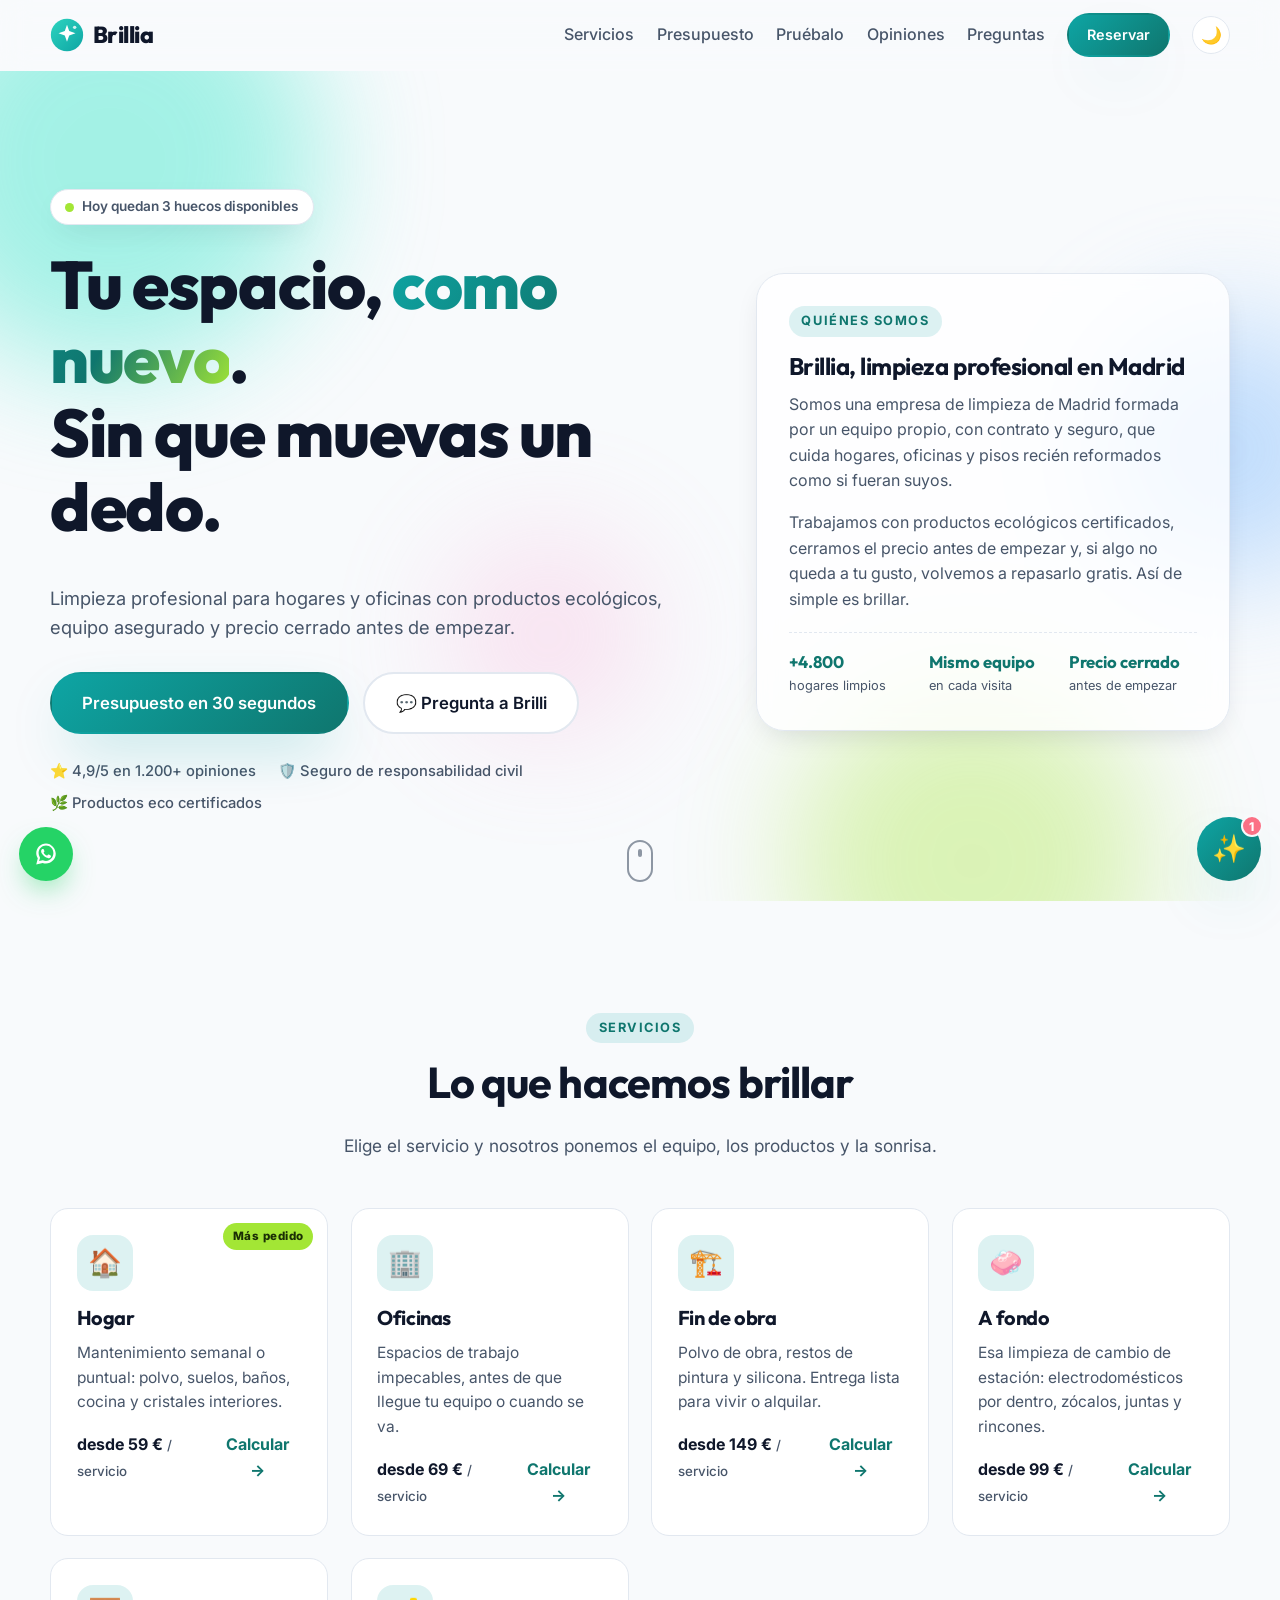
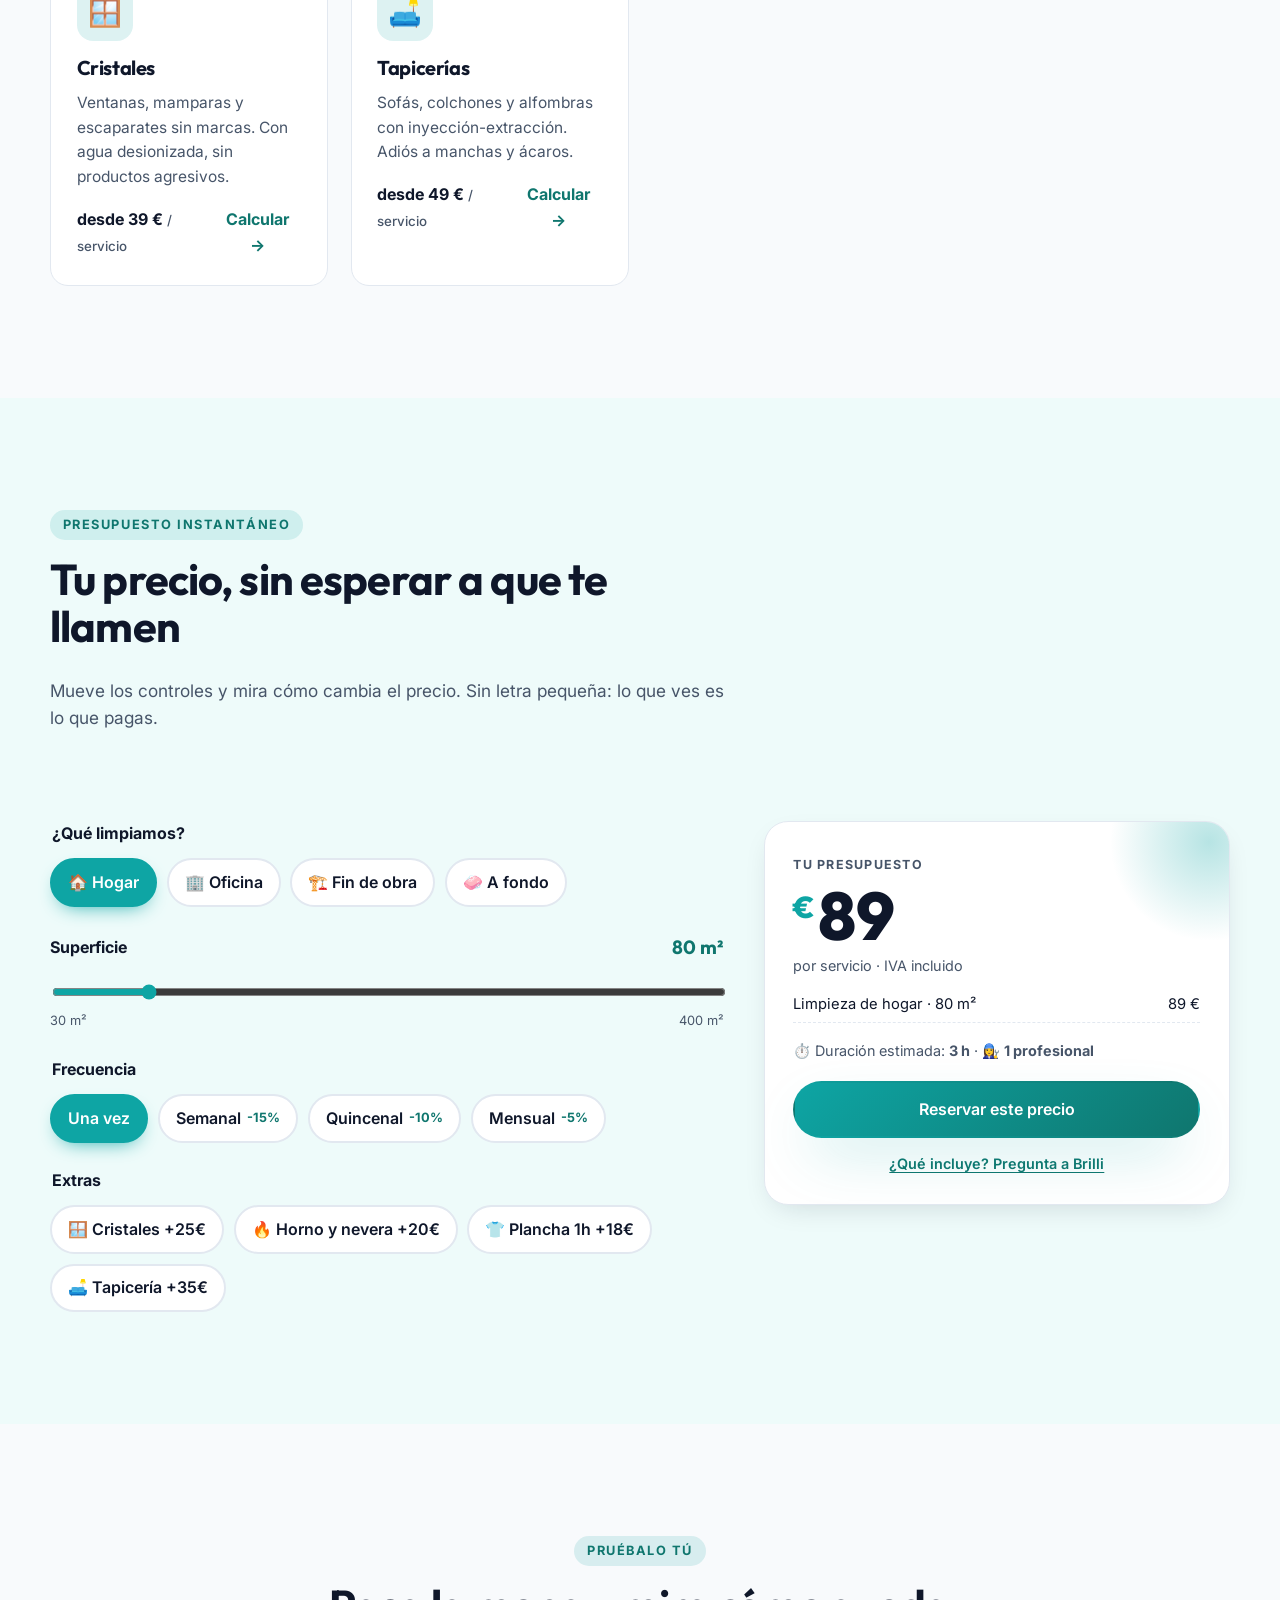
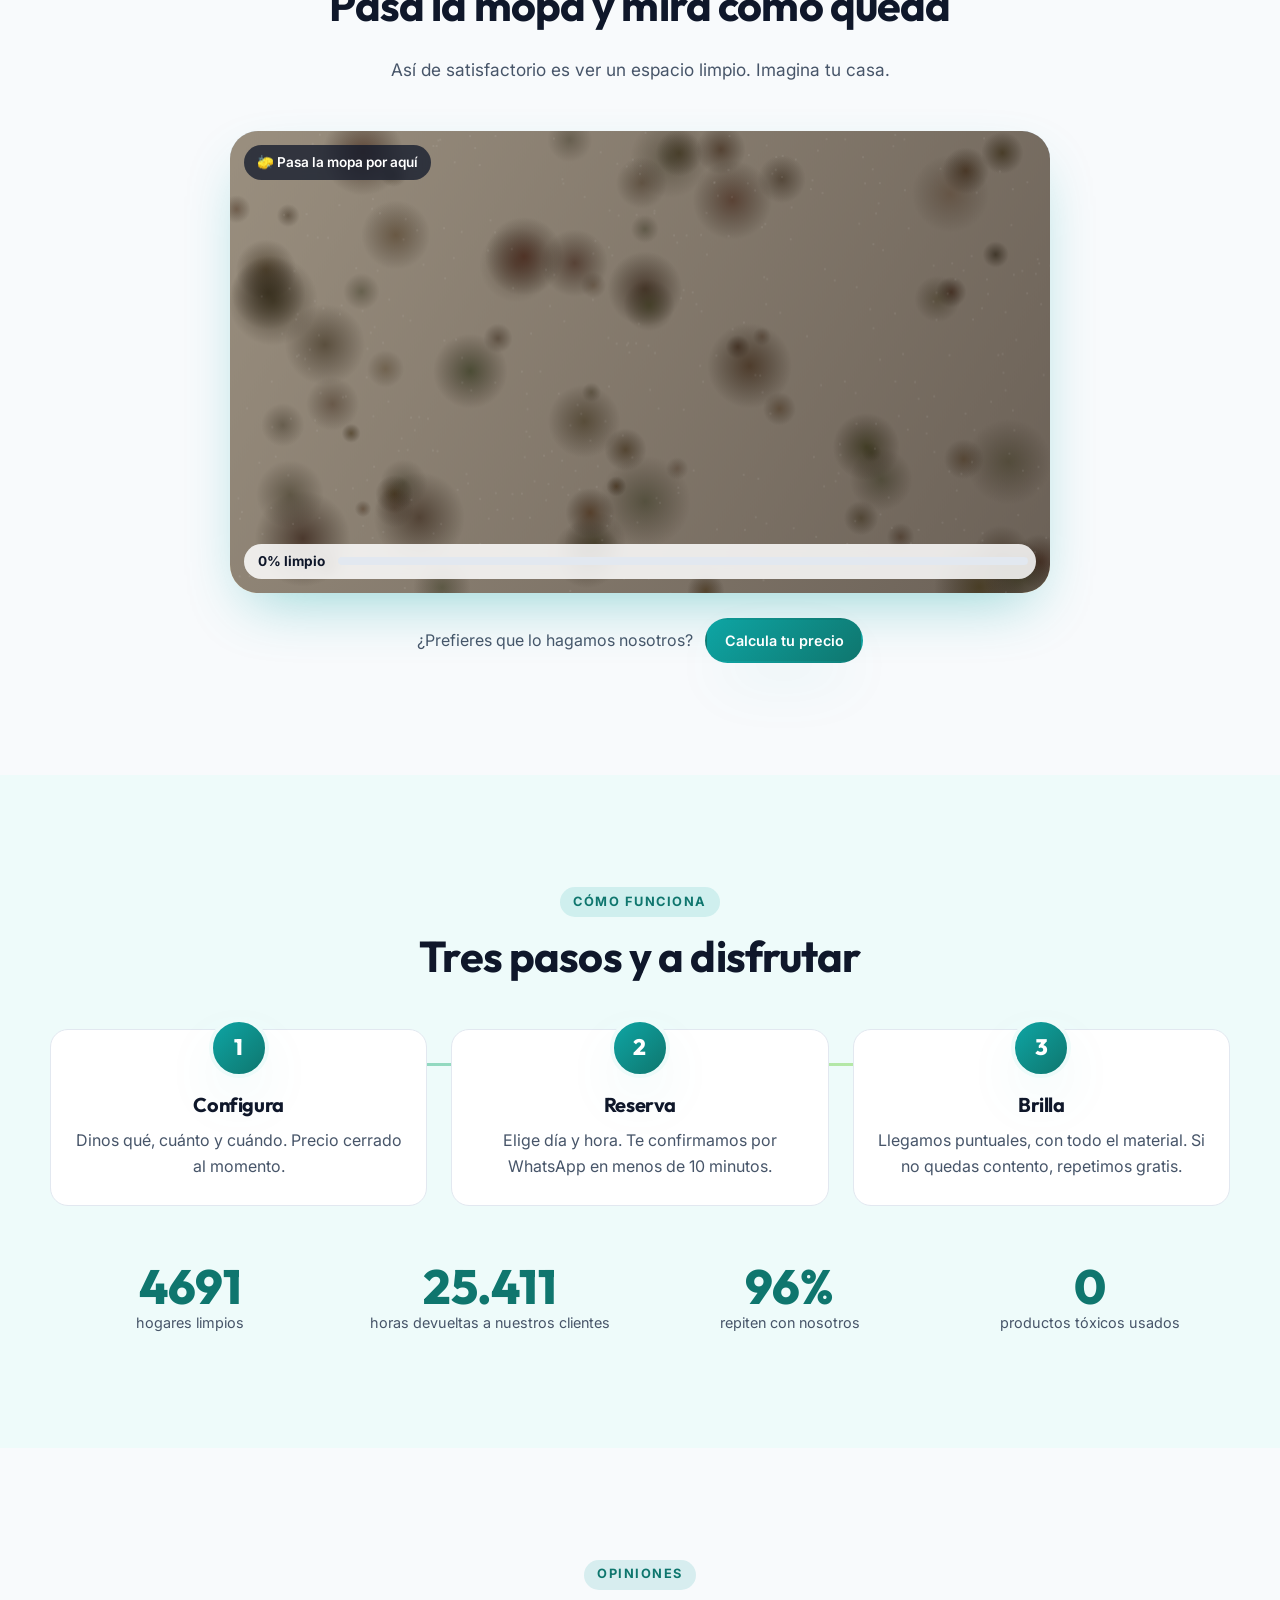
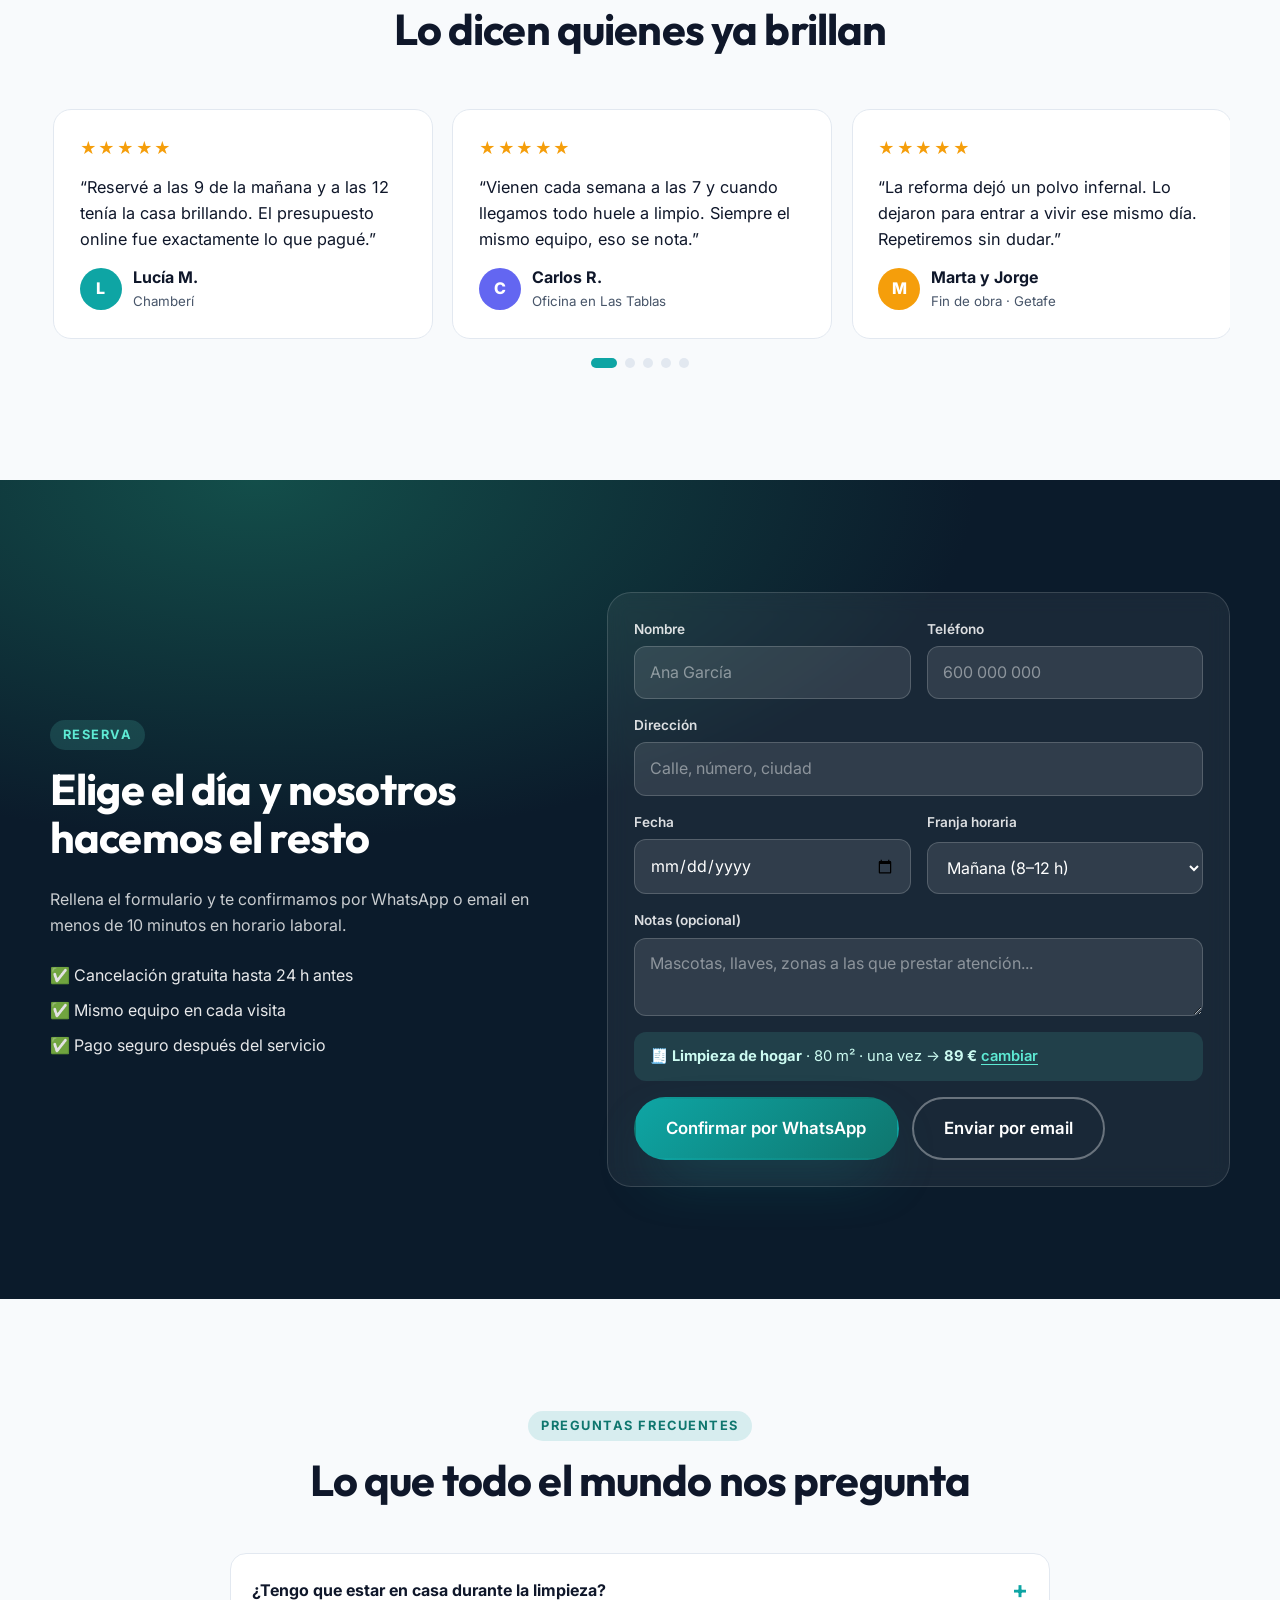
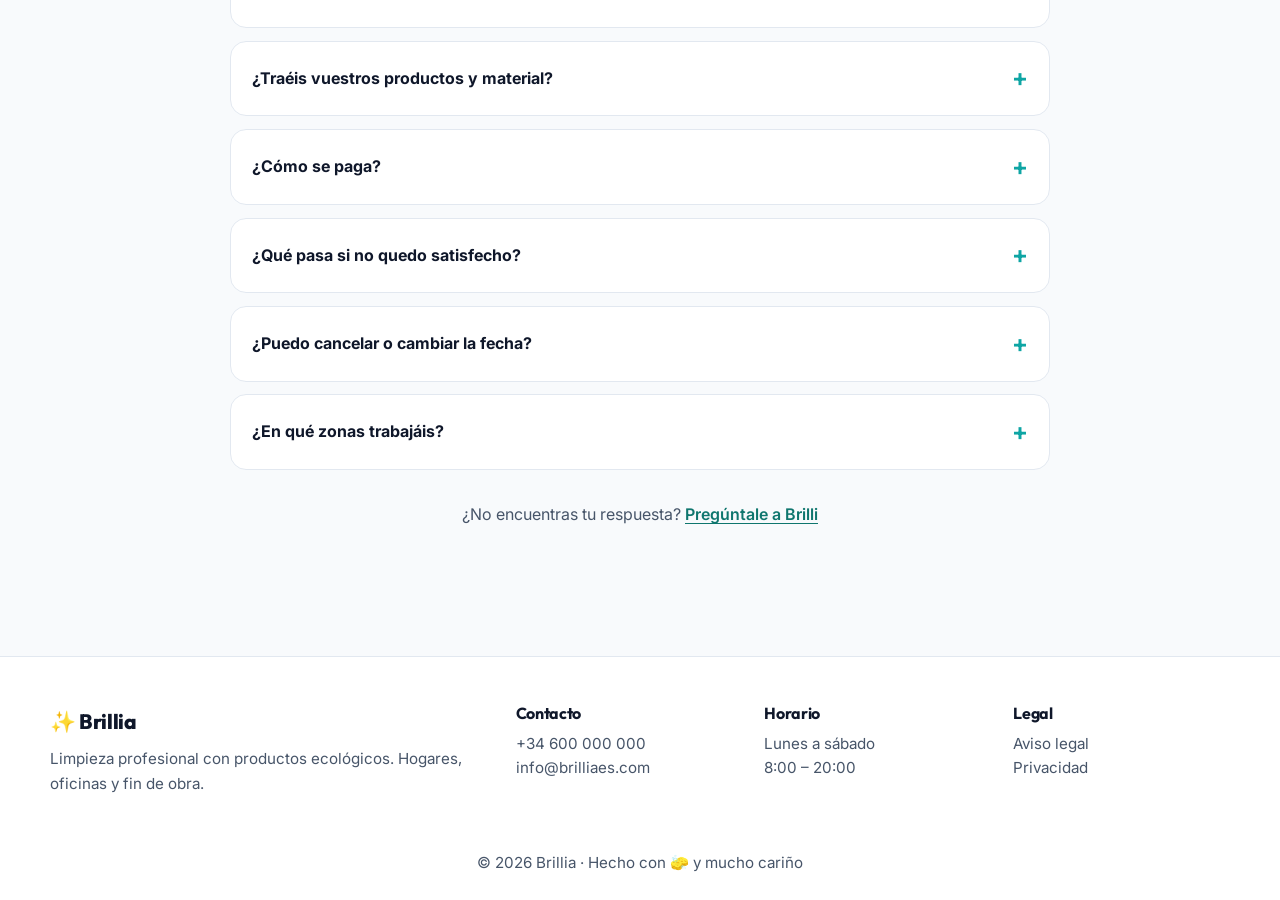
==== commit 3b606055: "Email info@brilliaes.com y URL canónica brilliaes.com Co-Authored-By: Claude Fable 5.1 <noreply@anth" ====
--- a/index.html
+++ b/index.html
@@ -9,6 +9,8 @@
   <meta property="og:title" content="Brillia · Limpieza profesional que se nota">
   <meta property="og:description" content="Pide presupuesto en 30 segundos. Hogares, oficinas, fin de obra, cristales y más.">
   <meta property="og:type" content="website">
+  <meta property="og:url" content="https://brilliaes.com/">
+  <link rel="canonical" href="https://brilliaes.com/">
   <link rel="icon" href="assets/favicon.svg" type="image/svg+xml">
   <link rel="manifest" href="manifest.webmanifest">
   <link rel="preconnect" href="https://fonts.googleapis.com">
@@ -280,7 +282,7 @@
       </div>
       <div>
         <h4>Contacto</h4>
-        <p><a id="pieTelefono" href="tel:+34600000000">+34 600 000 000</a><br><a id="pieEmail" href="mailto:hola@brillia.es">hola@brillia.es</a></p>
+        <p><a id="pieTelefono" href="tel:+34600000000">+34 600 000 000</a><br><a id="pieEmail" href="mailto:info@brilliaes.com">info@brilliaes.com</a></p>
       </div>
       <div>
         <h4>Horario</h4>
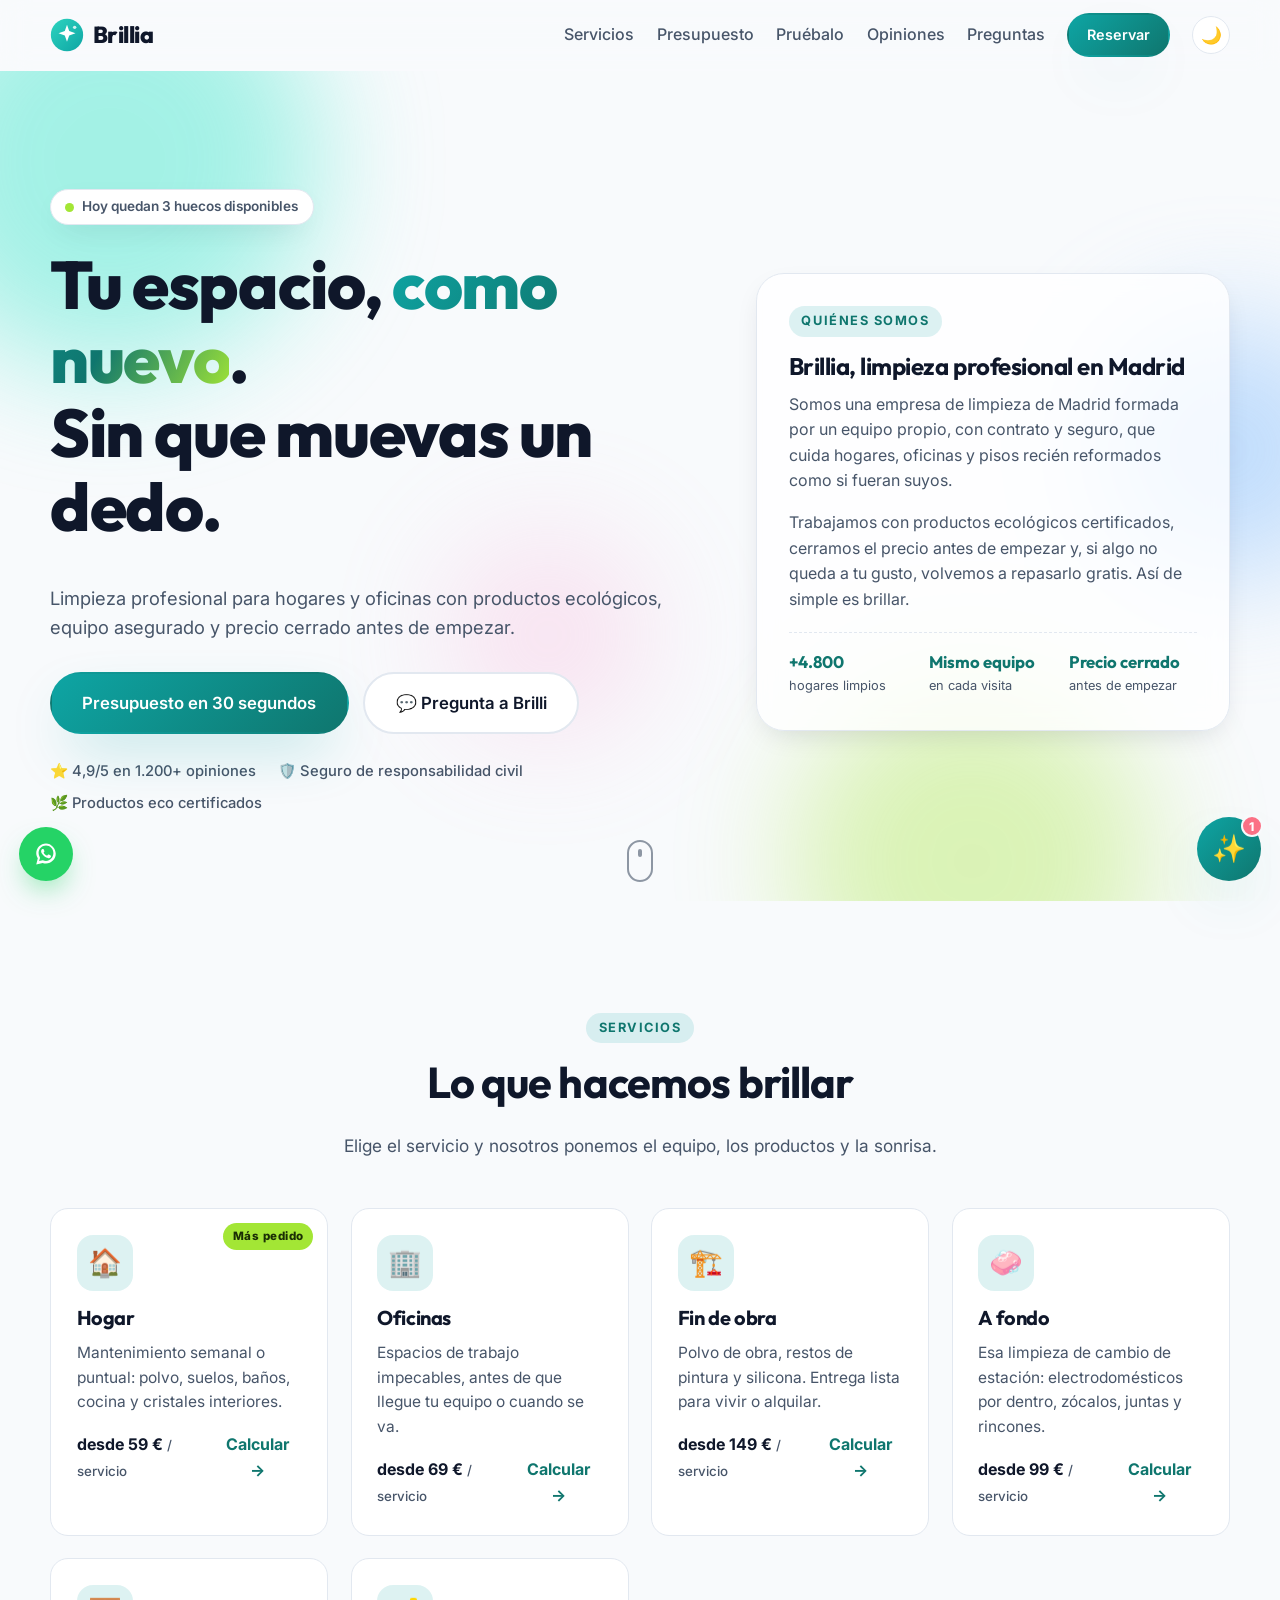
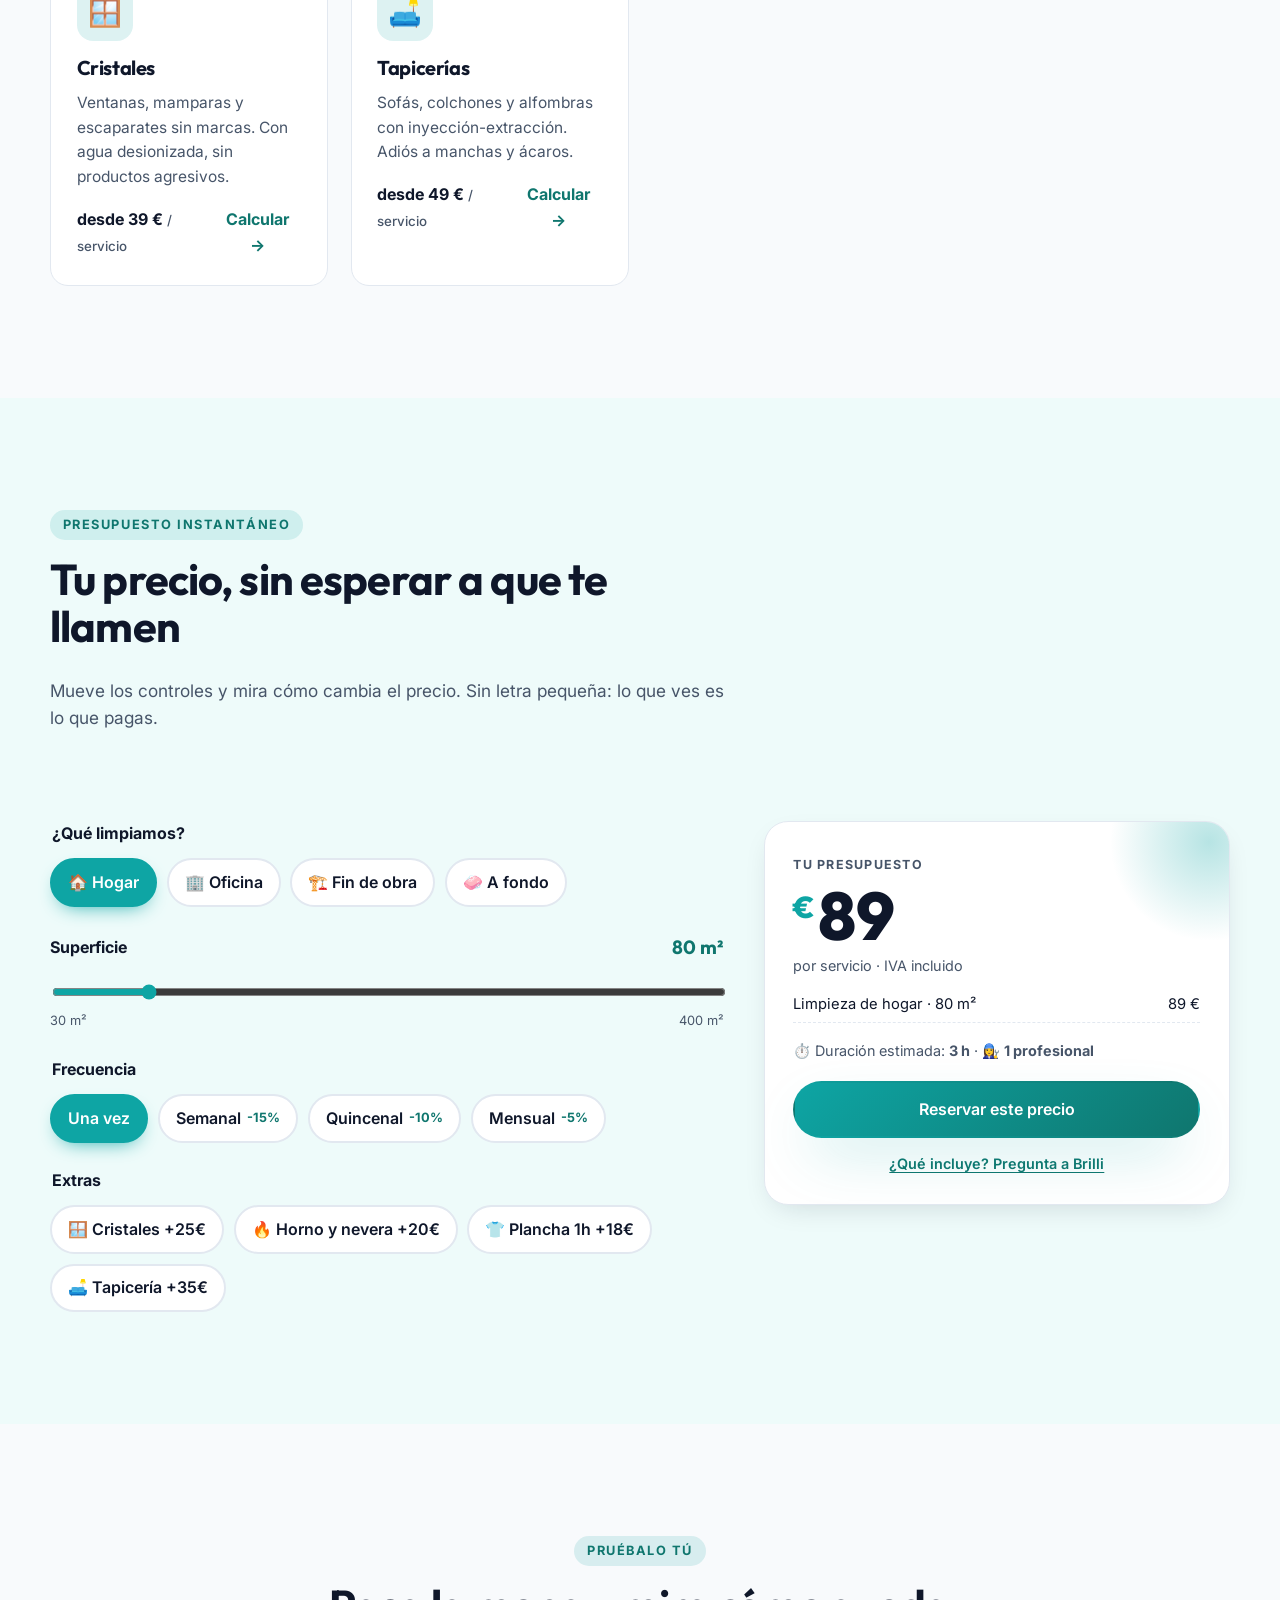
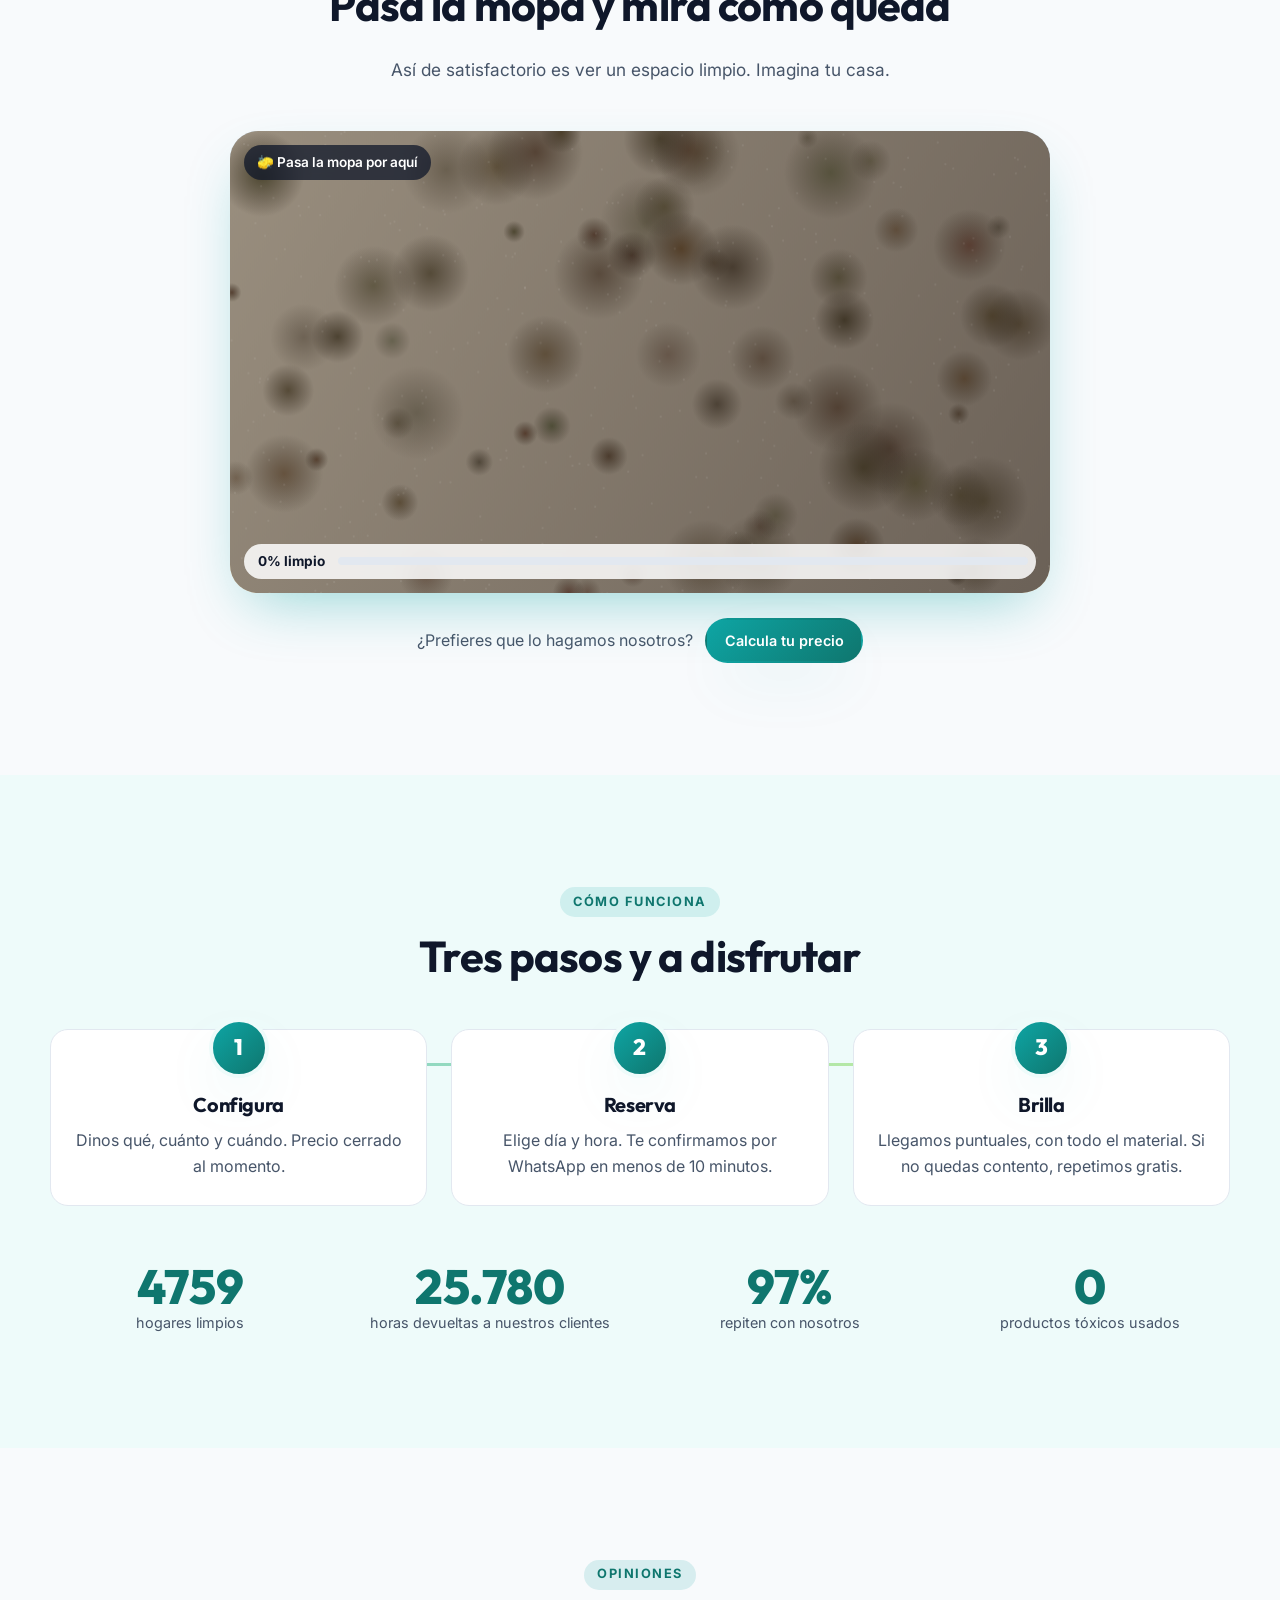
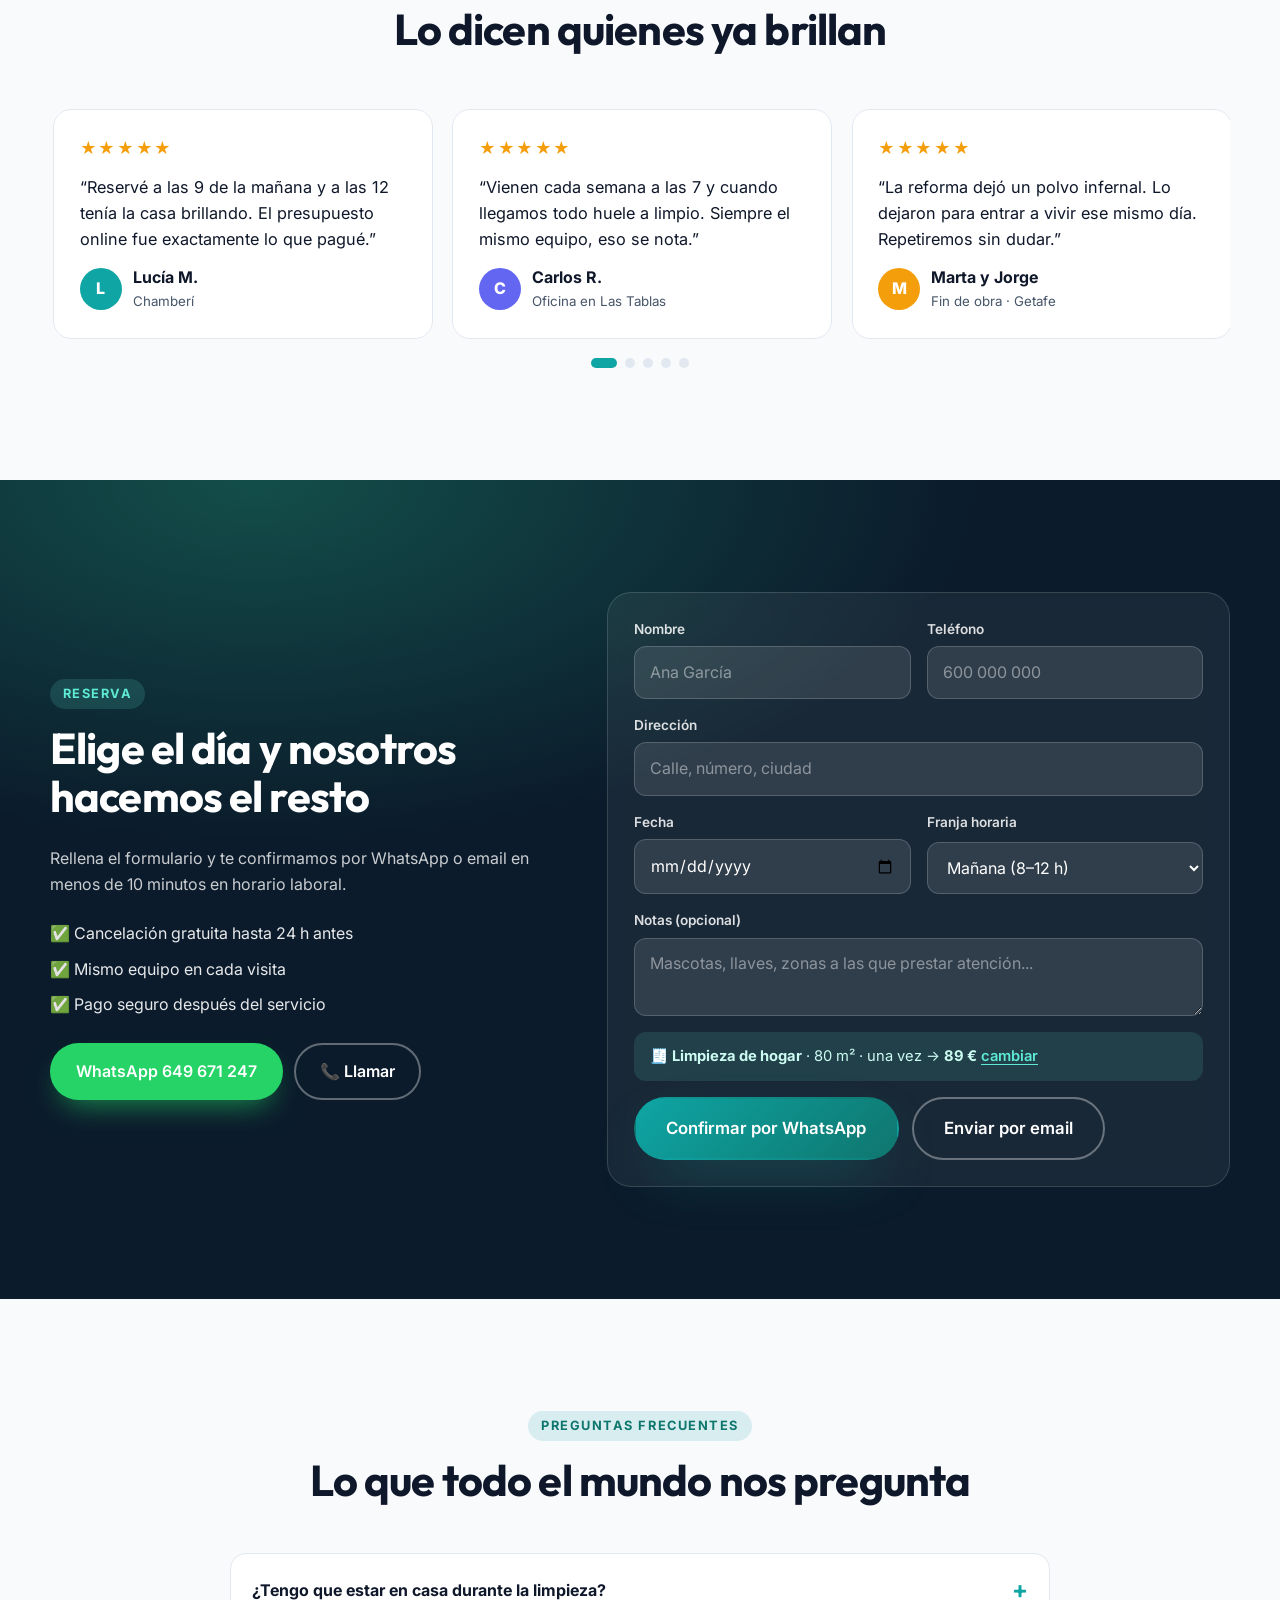
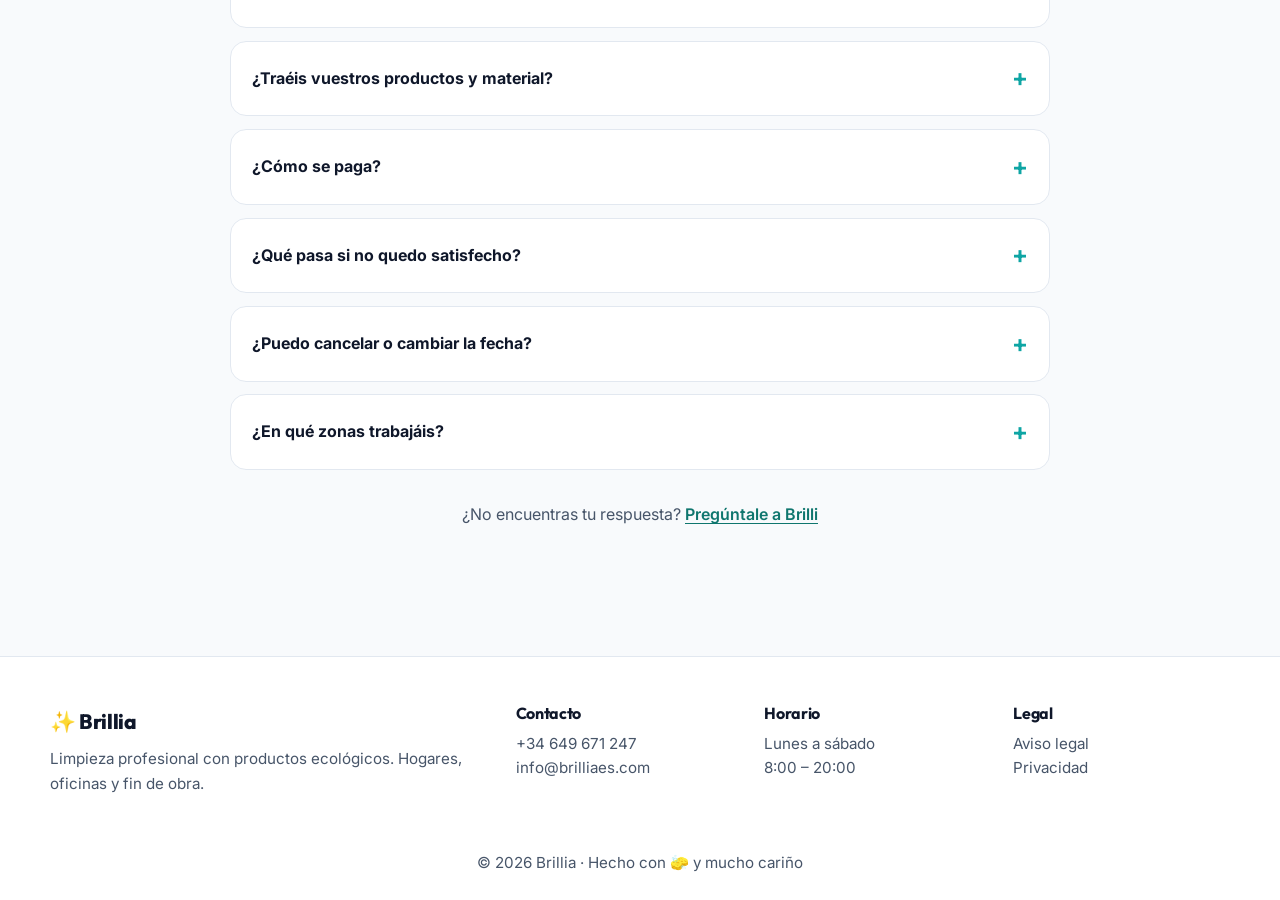
==== commit 191e3634: "Teléfono y WhatsApp reales (649 671 247) - Número en el pie, botón flotante, formulario de reserva y" ====
--- a/index.html
+++ b/index.html
@@ -237,6 +237,10 @@
             <li>✅ Mismo equipo en cada visita</li>
             <li>✅ Pago seguro después del servicio</li>
           </ul>
+          <div class="reserva__contacto">
+            <a class="btn btn--whatsapp" id="reservaWhatsapp" href="https://wa.me/34649671247" target="_blank" rel="noopener">WhatsApp 649 671 247</a>
+            <a class="btn btn--fantasma btn--claro" id="reservaLlamar" href="tel:+34649671247">📞 Llamar</a>
+          </div>
         </div>
         <form class="formulario" id="formReserva" novalidate>
           <div class="campo"><label for="nombre">Nombre</label><input id="nombre" name="nombre" type="text" autocomplete="name" required placeholder="Ana García"></div>
@@ -282,7 +286,7 @@
       </div>
       <div>
         <h4>Contacto</h4>
-        <p><a id="pieTelefono" href="tel:+34600000000">+34 600 000 000</a><br><a id="pieEmail" href="mailto:info@brilliaes.com">info@brilliaes.com</a></p>
+        <p><a id="pieTelefono" href="tel:+34649671247">+34 649 671 247</a><br><a id="pieEmail" href="mailto:info@brilliaes.com">info@brilliaes.com</a></p>
       </div>
       <div>
         <h4>Horario</h4>
--- a/css/styles.css
+++ b/css/styles.css
@@ -268,6 +268,9 @@
 .reserva { display: grid; grid-template-columns: .9fr 1.1fr; gap: 3rem; align-items: center; }
 .reserva h2 { color: #fff; }
 .garantias { list-style: none; padding: 0; margin: 1.5rem 0 0; display: grid; gap: .6rem; color: rgba(255,255,255,.9); }
+.reserva__contacto { display: flex; flex-wrap: wrap; gap: .7rem; margin-top: 1.6rem; }
+.btn--whatsapp { background: #25d366; color: #fff; box-shadow: 0 14px 30px -12px rgba(37,211,102,.7); }
+.btn--whatsapp:hover { background: #1fbe5b; }
 .formulario { background: rgba(255,255,255,.06); border: 1px solid rgba(255,255,255,.14); backdrop-filter: blur(10px); border-radius: 24px; padding: 1.6rem; display: grid; grid-template-columns: 1fr 1fr; gap: 1rem; }
 .campo { display: grid; gap: .35rem; }
 .campo--ancho { grid-column: 1 / -1; }
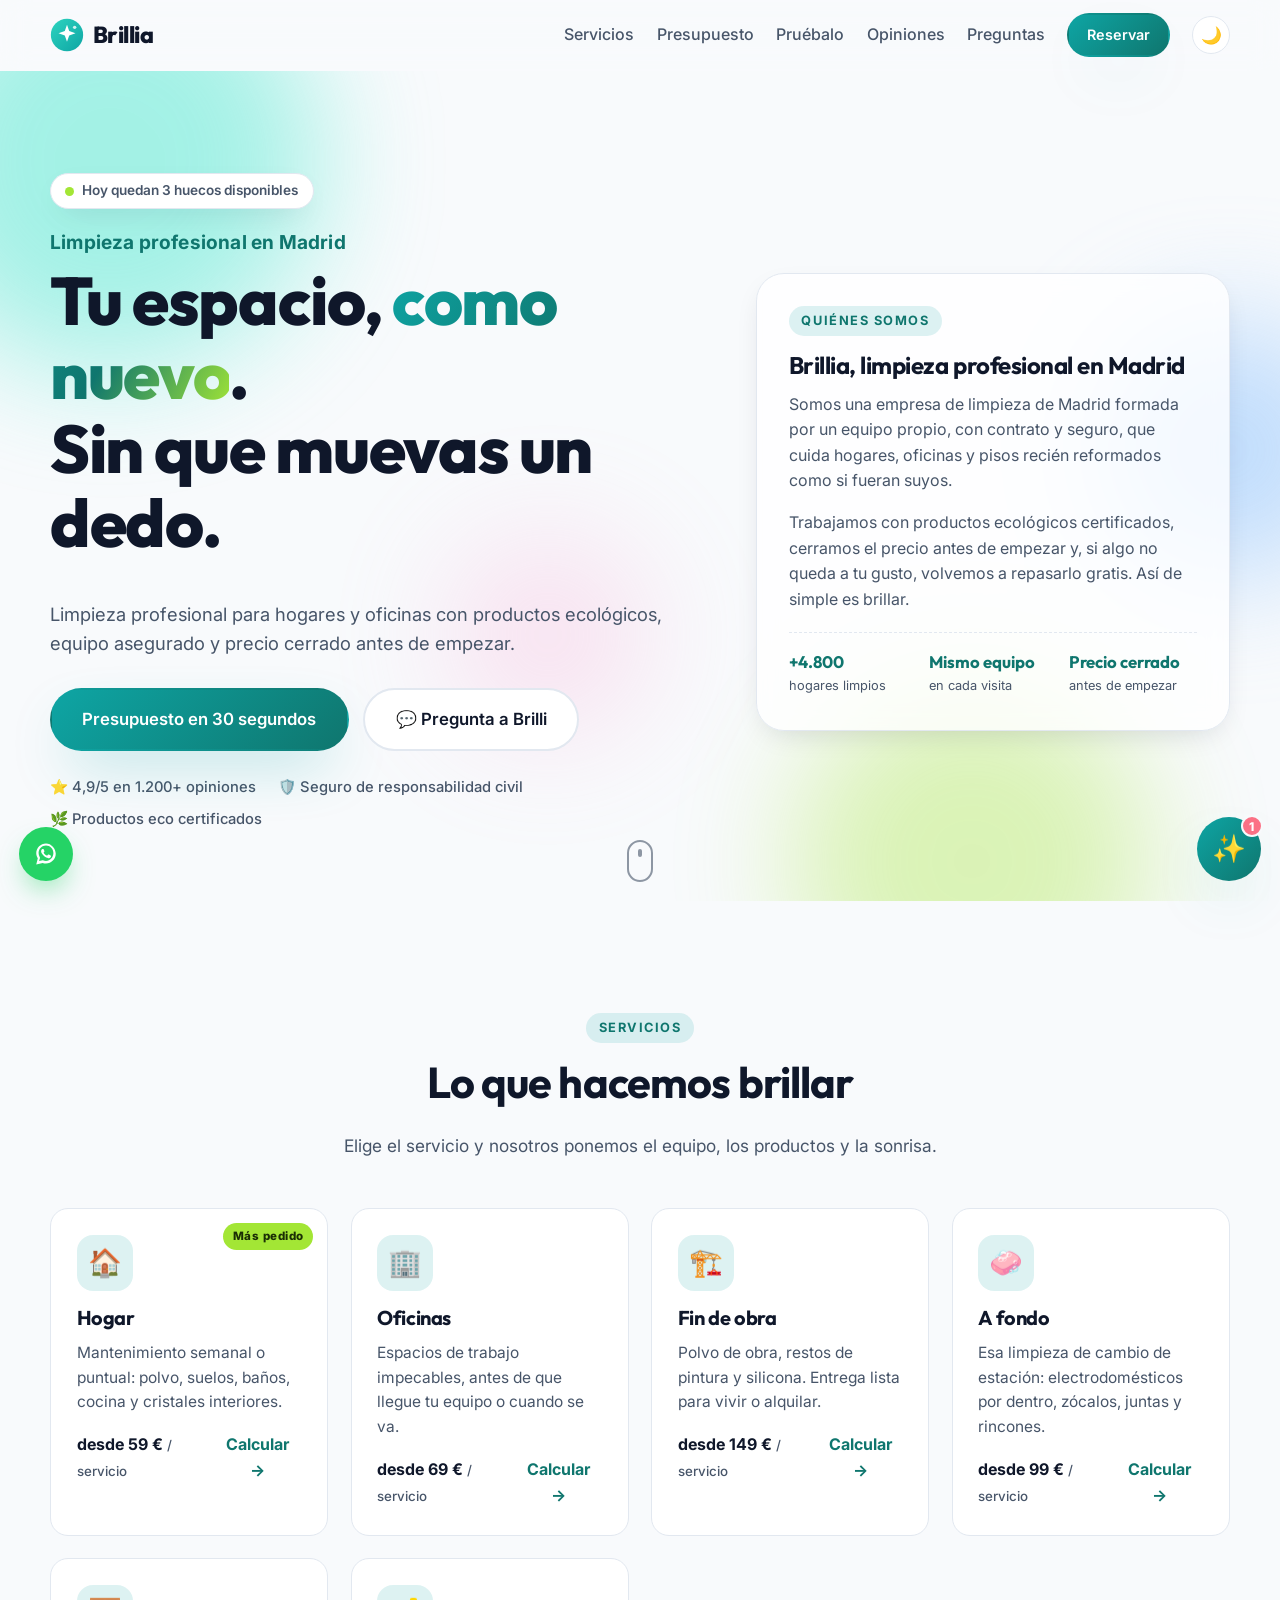
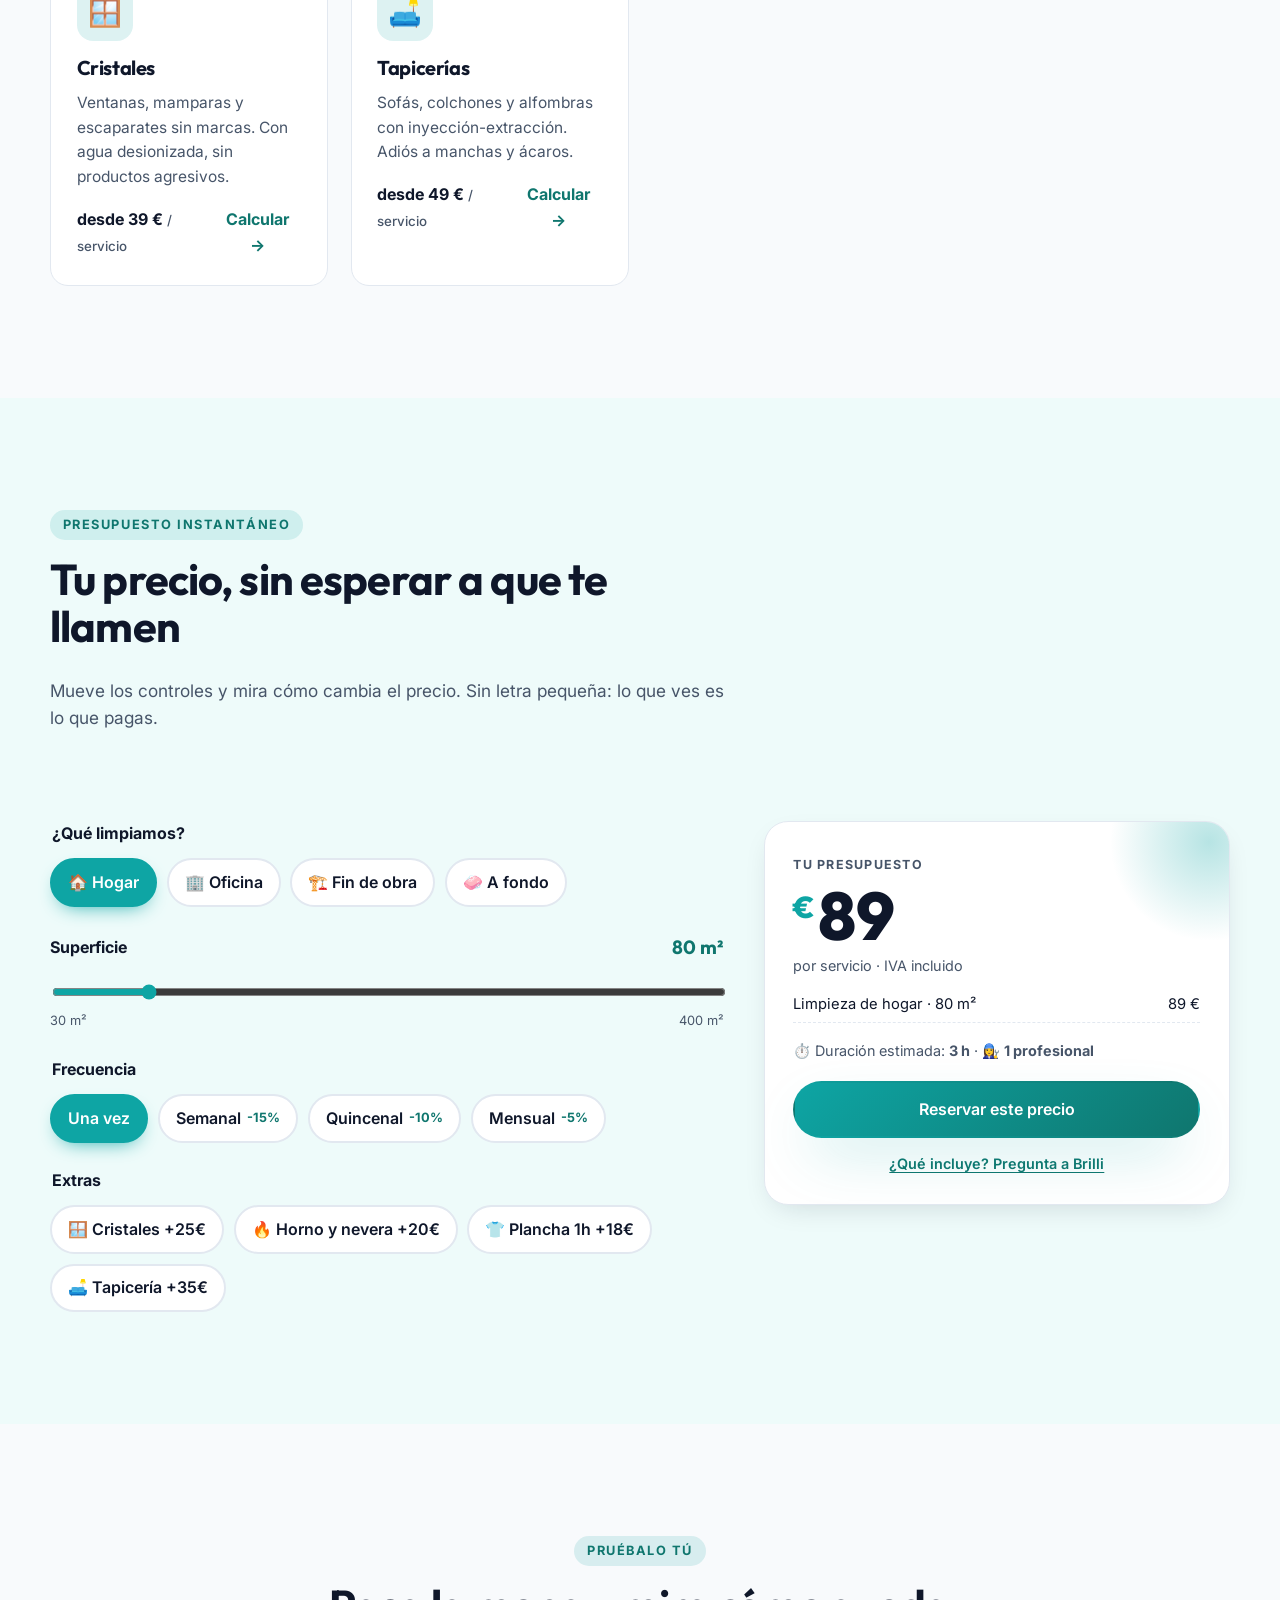
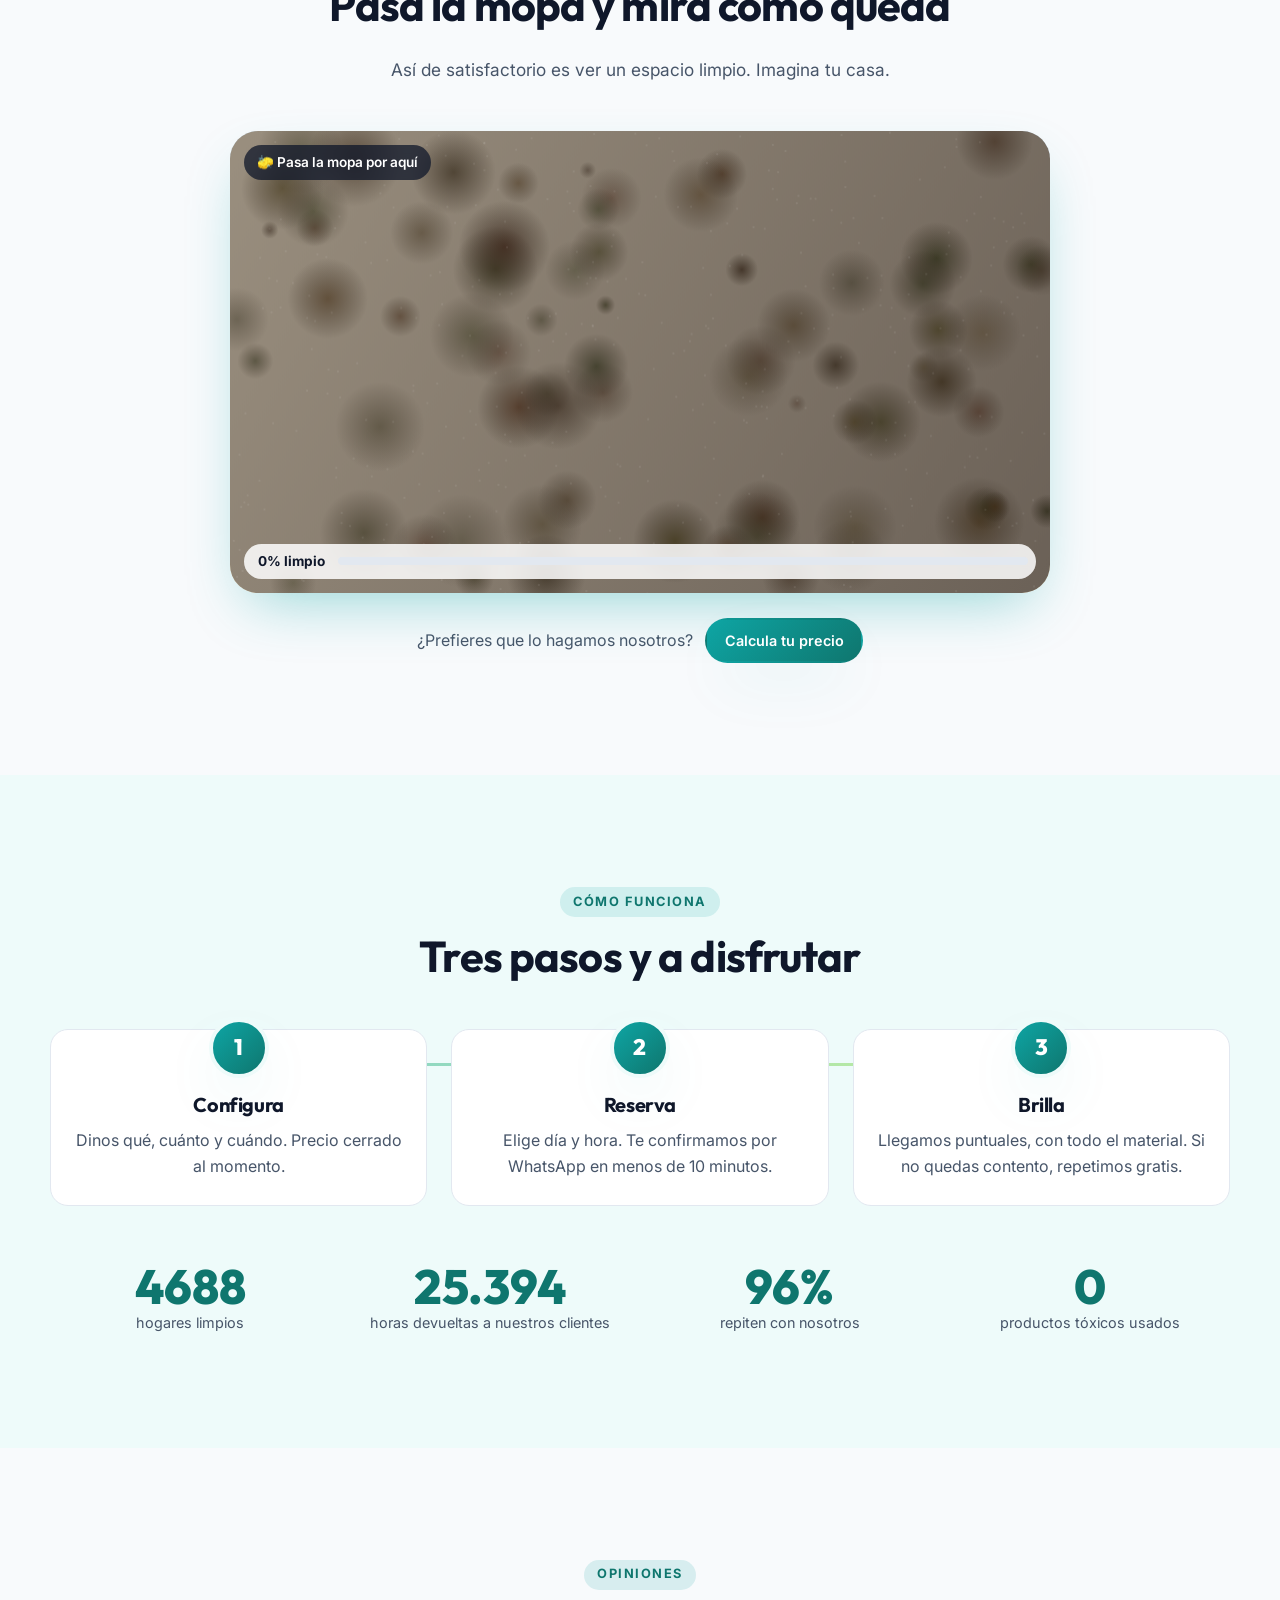
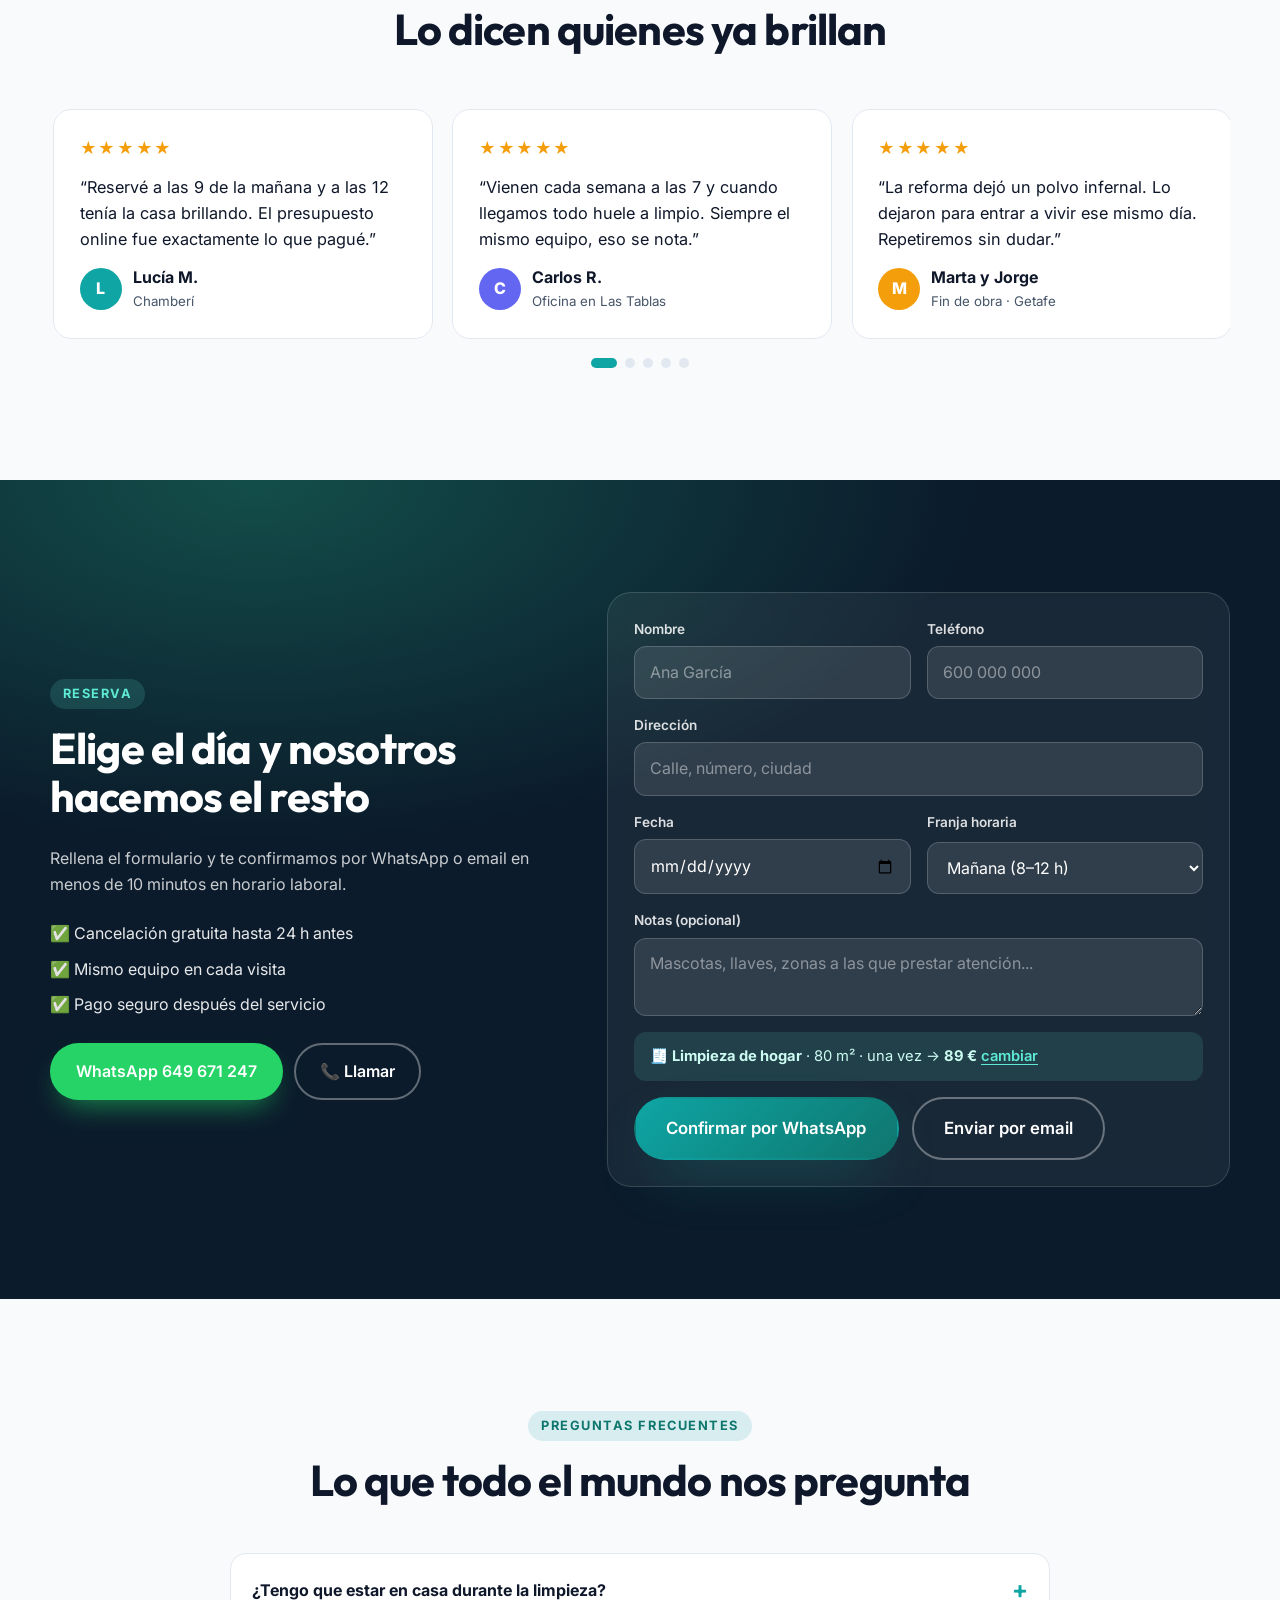
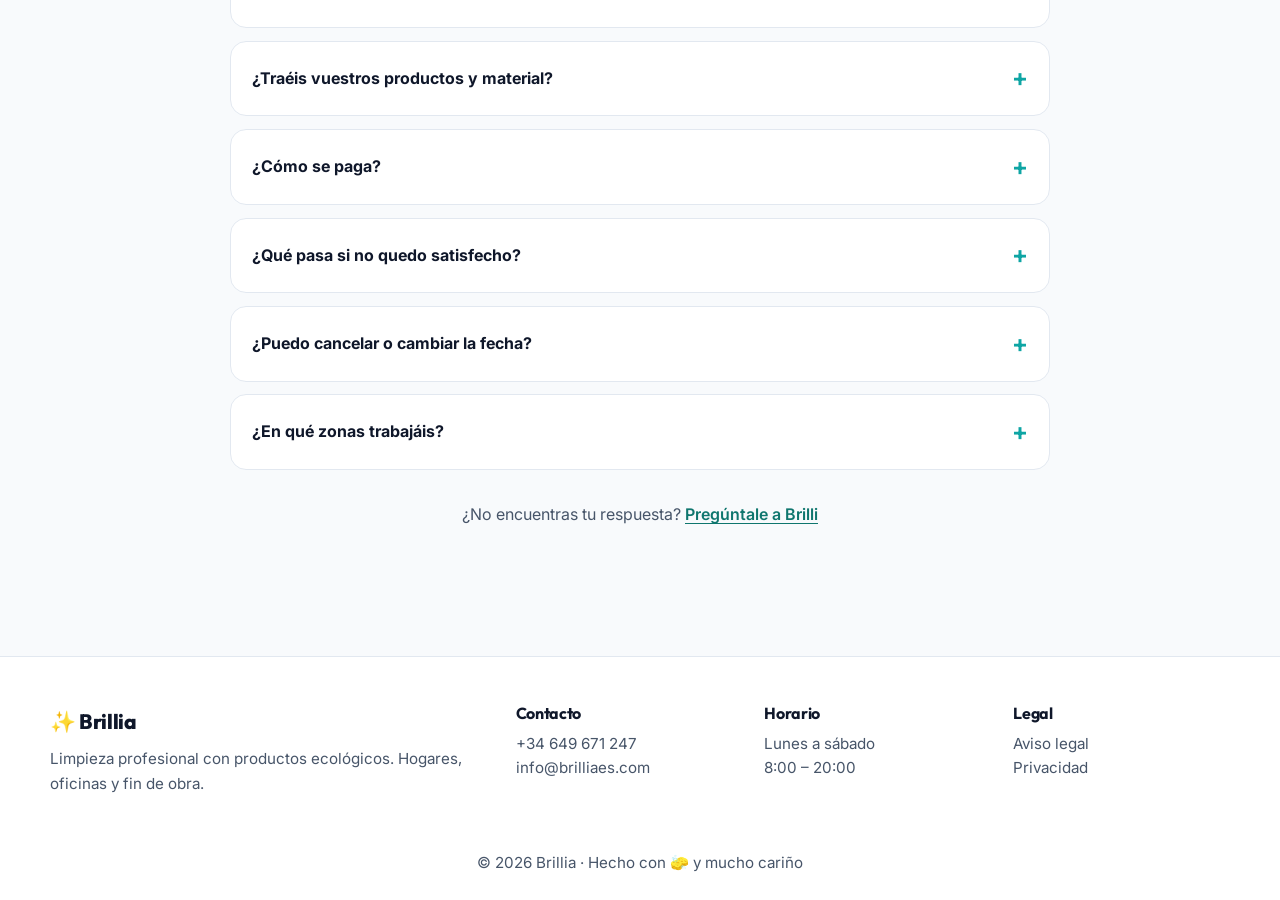
==== commit c0b34197: "SEO: Madrid en título, descripción y H1; JSON-LD, robots.txt, sitemap e imagen para compartir - Títu" ====
--- a/index.html
+++ b/index.html
@@ -3,20 +3,222 @@
 <head>
   <meta charset="utf-8">
   <meta name="viewport" content="width=device-width, initial-scale=1">
-  <title>Brillia · Limpieza profesional que se nota</title>
-  <meta name="description" content="Brillia: limpieza profesional de hogares, oficinas y fin de obra. Presupuesto al instante, reserva en 30 segundos y productos ecológicos.">
+  <title>Empresa de limpieza en Madrid · Hogares y oficinas · Brillia</title>
+  <meta name="description" content="Limpieza profesional de pisos, oficinas y fin de obra en Madrid. Precio cerrado al momento, productos ecológicos y reserva por WhatsApp en 1 minuto.">
   <meta name="theme-color" content="#0ea5a4">
-  <meta property="og:title" content="Brillia · Limpieza profesional que se nota">
-  <meta property="og:description" content="Pide presupuesto en 30 segundos. Hogares, oficinas, fin de obra, cristales y más.">
+  <meta property="og:title" content="Brillia · Limpieza profesional en Madrid">
+  <meta property="og:description" content="Limpieza de pisos, oficinas y fin de obra en Madrid. Calcula tu precio al momento y reserva por WhatsApp.">
   <meta property="og:type" content="website">
   <meta property="og:url" content="https://brilliaes.com/">
+  <meta property="og:site_name" content="Brillia">
+  <meta property="og:locale" content="es_ES">
+  <meta property="og:image" content="https://brilliaes.com/assets/og-brillia.jpg">
+  <meta property="og:image:width" content="1200">
+  <meta property="og:image:height" content="630">
+  <meta property="og:image:alt" content="Brillia, limpieza profesional en Madrid">
+  <meta name="twitter:card" content="summary_large_image">
   <link rel="canonical" href="https://brilliaes.com/">
+  <link rel="apple-touch-icon" href="assets/logo-512.png">
   <link rel="icon" href="assets/favicon.svg" type="image/svg+xml">
   <link rel="manifest" href="manifest.webmanifest">
   <link rel="preconnect" href="https://fonts.googleapis.com">
   <link rel="preconnect" href="https://fonts.gstatic.com" crossorigin>
   <link rel="stylesheet" href="https://fonts.googleapis.com/css2?family=Outfit:wght@500;700;800&family=Inter:wght@400;500;600&display=swap">
   <link rel="stylesheet" href="css/styles.css">
+  <!-- datos:jsonld -->
+  <script type="application/ld+json">
+{
+  "@context": "https://schema.org",
+  "@type": "CleaningService",
+  "@id": "https://brilliaes.com/#empresa",
+  "name": "Brillia",
+  "url": "https://brilliaes.com/",
+  "logo": "https://brilliaes.com/assets/logo-512.png",
+  "image": "https://brilliaes.com/assets/og-brillia.jpg",
+  "description": "Empresa de limpieza profesional en Madrid: hogares, oficinas, fin de obra y limpiezas a fondo con productos ecológicos.",
+  "telephone": "+34649671247",
+  "email": "info@brilliaes.com",
+  "priceRange": "€€",
+  "address": {
+    "@type": "PostalAddress",
+    "addressLocality": "Madrid",
+    "addressRegion": "Comunidad de Madrid",
+    "addressCountry": "ES"
+  },
+  "areaServed": [
+    {
+      "@type": "City",
+      "name": "Madrid"
+    },
+    {
+      "@type": "AdministrativeArea",
+      "name": "Comunidad de Madrid"
+    }
+  ],
+  "openingHoursSpecification": [
+    {
+      "@type": "OpeningHoursSpecification",
+      "dayOfWeek": [
+        "Monday",
+        "Tuesday",
+        "Wednesday",
+        "Thursday",
+        "Friday",
+        "Saturday"
+      ],
+      "opens": "08:00",
+      "closes": "20:00"
+    }
+  ],
+  "contactPoint": {
+    "@type": "ContactPoint",
+    "telephone": "+34649671247",
+    "contactType": "customer service",
+    "availableLanguage": "Spanish"
+  },
+  "hasOfferCatalog": {
+    "@type": "OfferCatalog",
+    "name": "Servicios de limpieza",
+    "itemListElement": [
+      {
+        "@type": "Offer",
+        "itemOffered": {
+          "@type": "Service",
+          "name": "Limpieza: Hogar",
+          "description": "Mantenimiento semanal o puntual: polvo, suelos, baños, cocina y cristales interiores."
+        },
+        "priceSpecification": {
+          "@type": "PriceSpecification",
+          "minPrice": 59,
+          "priceCurrency": "EUR"
+        }
+      },
+      {
+        "@type": "Offer",
+        "itemOffered": {
+          "@type": "Service",
+          "name": "Limpieza: Oficinas",
+          "description": "Espacios de trabajo impecables, antes de que llegue tu equipo o cuando se va."
+        },
+        "priceSpecification": {
+          "@type": "PriceSpecification",
+          "minPrice": 69,
+          "priceCurrency": "EUR"
+        }
+      },
+      {
+        "@type": "Offer",
+        "itemOffered": {
+          "@type": "Service",
+          "name": "Limpieza: Fin de obra",
+          "description": "Polvo de obra, restos de pintura y silicona. Entrega lista para vivir o alquilar."
+        },
+        "priceSpecification": {
+          "@type": "PriceSpecification",
+          "minPrice": 149,
+          "priceCurrency": "EUR"
+        }
+      },
+      {
+        "@type": "Offer",
+        "itemOffered": {
+          "@type": "Service",
+          "name": "Limpieza: A fondo",
+          "description": "Esa limpieza de cambio de estación: electrodomésticos por dentro, zócalos, juntas y rincones."
+        },
+        "priceSpecification": {
+          "@type": "PriceSpecification",
+          "minPrice": 99,
+          "priceCurrency": "EUR"
+        }
+      },
+      {
+        "@type": "Offer",
+        "itemOffered": {
+          "@type": "Service",
+          "name": "Limpieza: Cristales",
+          "description": "Ventanas, mamparas y escaparates sin marcas. Con agua desionizada, sin productos agresivos."
+        },
+        "priceSpecification": {
+          "@type": "PriceSpecification",
+          "minPrice": 39,
+          "priceCurrency": "EUR"
+        }
+      },
+      {
+        "@type": "Offer",
+        "itemOffered": {
+          "@type": "Service",
+          "name": "Limpieza: Tapicerías",
+          "description": "Sofás, colchones y alfombras con inyección-extracción. Adiós a manchas y ácaros."
+        },
+        "priceSpecification": {
+          "@type": "PriceSpecification",
+          "minPrice": 49,
+          "priceCurrency": "EUR"
+        }
+      }
+    ]
+  }
+}
+</script>
+  <script type="application/ld+json">
+{
+  "@context": "https://schema.org",
+  "@type": "FAQPage",
+  "mainEntity": [
+    {
+      "@type": "Question",
+      "name": "¿Tengo que estar en casa durante la limpieza?",
+      "acceptedAnswer": {
+        "@type": "Answer",
+        "text": "No es necesario. Muchos clientes nos dejan llaves o nos abren a distancia. Todo el equipo está identificado, asegurado y con contrato."
+      }
+    },
+    {
+      "@type": "Question",
+      "name": "¿Traéis vuestros productos y material?",
+      "acceptedAnswer": {
+        "@type": "Answer",
+        "text": "Sí, siempre. Trabajamos con productos ecológicos certificados y aspiradores con filtro HEPA. Si prefieres que usemos los tuyos, dínoslo en las notas."
+      }
+    },
+    {
+      "@type": "Question",
+      "name": "¿Cómo se paga?",
+      "acceptedAnswer": {
+        "@type": "Answer",
+        "text": "Después del servicio, cuando lo hayas revisado: tarjeta, Bizum o transferencia. Para servicios recurrentes, factura mensual."
+      }
+    },
+    {
+      "@type": "Question",
+      "name": "¿Qué pasa si no quedo satisfecho?",
+      "acceptedAnswer": {
+        "@type": "Answer",
+        "text": "Volvemos y lo repasamos sin coste en las siguientes 48 horas. Es nuestra garantía Brillia."
+      }
+    },
+    {
+      "@type": "Question",
+      "name": "¿Puedo cancelar o cambiar la fecha?",
+      "acceptedAnswer": {
+        "@type": "Answer",
+        "text": "Sí, gratis hasta 24 horas antes desde el mismo WhatsApp de confirmación. Con menos antelación se cobra el 50 %."
+      }
+    },
+    {
+      "@type": "Question",
+      "name": "¿En qué zonas trabajáis?",
+      "acceptedAnswer": {
+        "@type": "Answer",
+        "text": "Madrid capital y municipios a menos de 30 km. Para otras zonas, escríbenos y te decimos si podemos."
+      }
+    }
+  ]
+}
+</script>
+  <!-- /datos:jsonld -->
 </head>
 <body>
   <div class="progreso" id="progreso" aria-hidden="true"><span></span></div>
@@ -63,7 +265,7 @@
       <div class="contenedor hero__grid">
         <div class="hero__texto">
           <span class="etiqueta"><span class="punto"></span> Hoy quedan 3 huecos disponibles</span>
-          <h1>Tu espacio, <em>como nuevo</em>.<br>Sin que muevas un dedo.</h1>
+          <h1><span class="h1__clave">Limpieza profesional en Madrid</span> Tu espacio, <em>como nuevo</em>.<br>Sin que muevas un dedo.</h1>
           <p class="hero__sub">Limpieza profesional para hogares y oficinas con productos ecológicos, equipo asegurado y precio cerrado antes de empezar.</p>
           <div class="hero__acciones">
             <a class="btn btn--primario btn--lg" href="#presupuesto" data-brillo>Presupuesto en 30 segundos</a>
@@ -99,7 +301,50 @@
           <h2>Lo que hacemos brillar</h2>
           <p>Elige el servicio y nosotros ponemos el equipo, los productos y la sonrisa.</p>
         </header>
-        <div class="tarjetas" id="tarjetasServicios"></div>
+        <div class="tarjetas" id="tarjetasServicios"><!-- datos:servicios -->
+    <article class="tarjeta" data-servicio="hogar">
+      <span class="tarjeta__destacado">Más pedido</span>
+      <div class="tarjeta__icono">🏠</div>
+      <h3>Hogar</h3>
+      <p>Mantenimiento semanal o puntual: polvo, suelos, baños, cocina y cristales interiores.</p>
+      <div class="tarjeta__pie"><span>desde 59 € <small>/ servicio</small></span><button type="button" data-calcular="hogar">Calcular →</button></div>
+    </article>
+    <article class="tarjeta" data-servicio="oficina">
+      
+      <div class="tarjeta__icono">🏢</div>
+      <h3>Oficinas</h3>
+      <p>Espacios de trabajo impecables, antes de que llegue tu equipo o cuando se va.</p>
+      <div class="tarjeta__pie"><span>desde 69 € <small>/ servicio</small></span><button type="button" data-calcular="oficina">Calcular →</button></div>
+    </article>
+    <article class="tarjeta" data-servicio="obra">
+      
+      <div class="tarjeta__icono">🏗️</div>
+      <h3>Fin de obra</h3>
+      <p>Polvo de obra, restos de pintura y silicona. Entrega lista para vivir o alquilar.</p>
+      <div class="tarjeta__pie"><span>desde 149 € <small>/ servicio</small></span><button type="button" data-calcular="obra">Calcular →</button></div>
+    </article>
+    <article class="tarjeta" data-servicio="profunda">
+      
+      <div class="tarjeta__icono">🧼</div>
+      <h3>A fondo</h3>
+      <p>Esa limpieza de cambio de estación: electrodomésticos por dentro, zócalos, juntas y rincones.</p>
+      <div class="tarjeta__pie"><span>desde 99 € <small>/ servicio</small></span><button type="button" data-calcular="profunda">Calcular →</button></div>
+    </article>
+    <article class="tarjeta" data-servicio="cristales">
+      
+      <div class="tarjeta__icono">🪟</div>
+      <h3>Cristales</h3>
+      <p>Ventanas, mamparas y escaparates sin marcas. Con agua desionizada, sin productos agresivos.</p>
+      <div class="tarjeta__pie"><span>desde 39 € <small>/ servicio</small></span><button type="button" data-calcular="cristales">Calcular →</button></div>
+    </article>
+    <article class="tarjeta" data-servicio="tapiceria">
+      
+      <div class="tarjeta__icono">🛋️</div>
+      <h3>Tapicerías</h3>
+      <p>Sofás, colchones y alfombras con inyección-extracción. Adiós a manchas y ácaros.</p>
+      <div class="tarjeta__pie"><span>desde 49 € <small>/ servicio</small></span><button type="button" data-calcular="tapiceria">Calcular →</button></div>
+    </article>
+        <!-- /datos:servicios --></div>
       </div>
     </section>
 
@@ -272,7 +517,7 @@
           <span class="sobretitulo">Preguntas frecuentes</span>
           <h2>Lo que todo el mundo nos pregunta</h2>
         </header>
-        <div class="faq" id="faqLista"></div>
+        <div class="faq" id="faqLista"><!-- datos:faq --><details><summary>¿Tengo que estar en casa durante la limpieza?</summary><p>No es necesario. Muchos clientes nos dejan llaves o nos abren a distancia. Todo el equipo está identificado, asegurado y con contrato.</p></details><details><summary>¿Traéis vuestros productos y material?</summary><p>Sí, siempre. Trabajamos con productos ecológicos certificados y aspiradores con filtro HEPA. Si prefieres que usemos los tuyos, dínoslo en las notas.</p></details><details><summary>¿Cómo se paga?</summary><p>Después del servicio, cuando lo hayas revisado: tarjeta, Bizum o transferencia. Para servicios recurrentes, factura mensual.</p></details><details><summary>¿Qué pasa si no quedo satisfecho?</summary><p>Volvemos y lo repasamos sin coste en las siguientes 48 horas. Es nuestra garantía Brillia.</p></details><details><summary>¿Puedo cancelar o cambiar la fecha?</summary><p>Sí, gratis hasta 24 horas antes desde el mismo WhatsApp de confirmación. Con menos antelación se cobra el 50 %.</p></details><details><summary>¿En qué zonas trabajáis?</summary><p>Madrid capital y municipios a menos de 30 km. Para otras zonas, escríbenos y te decimos si podemos.</p></details><!-- /datos:faq --></div>
         <p class="faq__mas">¿No encuentras tu respuesta? <button class="enlace" data-abrir-chat>Pregúntale a Brilli</button></p>
       </div>
     </section>
@@ -285,15 +530,15 @@
         <p>Limpieza profesional con productos ecológicos. Hogares, oficinas y fin de obra.</p>
       </div>
       <div>
-        <h4>Contacto</h4>
+        <h3>Contacto</h3>
         <p><a id="pieTelefono" href="tel:+34649671247">+34 649 671 247</a><br><a id="pieEmail" href="mailto:info@brilliaes.com">info@brilliaes.com</a></p>
       </div>
       <div>
-        <h4>Horario</h4>
+        <h3>Horario</h3>
         <p>Lunes a sábado<br>8:00 – 20:00</p>
       </div>
       <div>
-        <h4>Legal</h4>
+        <h3>Legal</h3>
         <p><a href="#">Aviso legal</a><br><a href="#">Privacidad</a></p>
       </div>
     </div>
--- a/css/styles.css
+++ b/css/styles.css
@@ -110,6 +110,8 @@
 .punto { width: 9px; height: 9px; border-radius: 50%; background: var(--acento); box-shadow: 0 0 0 0 var(--acento); animation: latido 1.6s infinite; display: inline-block; }
 .punto--verde { background: #22c55e; }
 @keyframes latido { 70% { box-shadow: 0 0 0 8px rgba(163, 230, 53, 0); } }
+.h1__clave { display: block; font-family: var(--fuente); font-size: clamp(1rem, 1.7vw, 1.2rem); font-weight: 700; letter-spacing: .01em; color: var(--primario-oscuro); margin-bottom: .7rem; }
+:root[data-tema="oscuro"] .h1__clave { color: var(--primario-claro); }
 h1 em { font-style: normal; background: linear-gradient(120deg, var(--primario), var(--primario-oscuro) 60%, var(--acento)); -webkit-background-clip: text; background-clip: text; color: transparent; position: relative; }
 .hero__sub { font-size: 1.15rem; color: var(--texto-suave); max-width: 52ch; }
 .hero__acciones { display: flex; flex-wrap: wrap; gap: .9rem; margin: 1.8rem 0 1.6rem; }
@@ -299,7 +301,7 @@
 /* ===== Pie ===== */
 .pie { background: var(--superficie); border-top: 1px solid var(--borde); padding: 3rem 0 1.5rem; }
 .pie__grid { display: grid; grid-template-columns: 2fr 1fr 1fr 1fr; gap: 2rem; }
-.pie h4 { margin-bottom: .6rem; font-size: 1rem; }
+.pie h3 { margin-bottom: .6rem; font-size: 1rem; }
 .pie p { color: var(--texto-suave); font-size: .95rem; }
 .pie a:hover { color: var(--primario); }
 .logo--pie { font-size: 1.3rem; margin-bottom: .6rem; display: inline-block; }
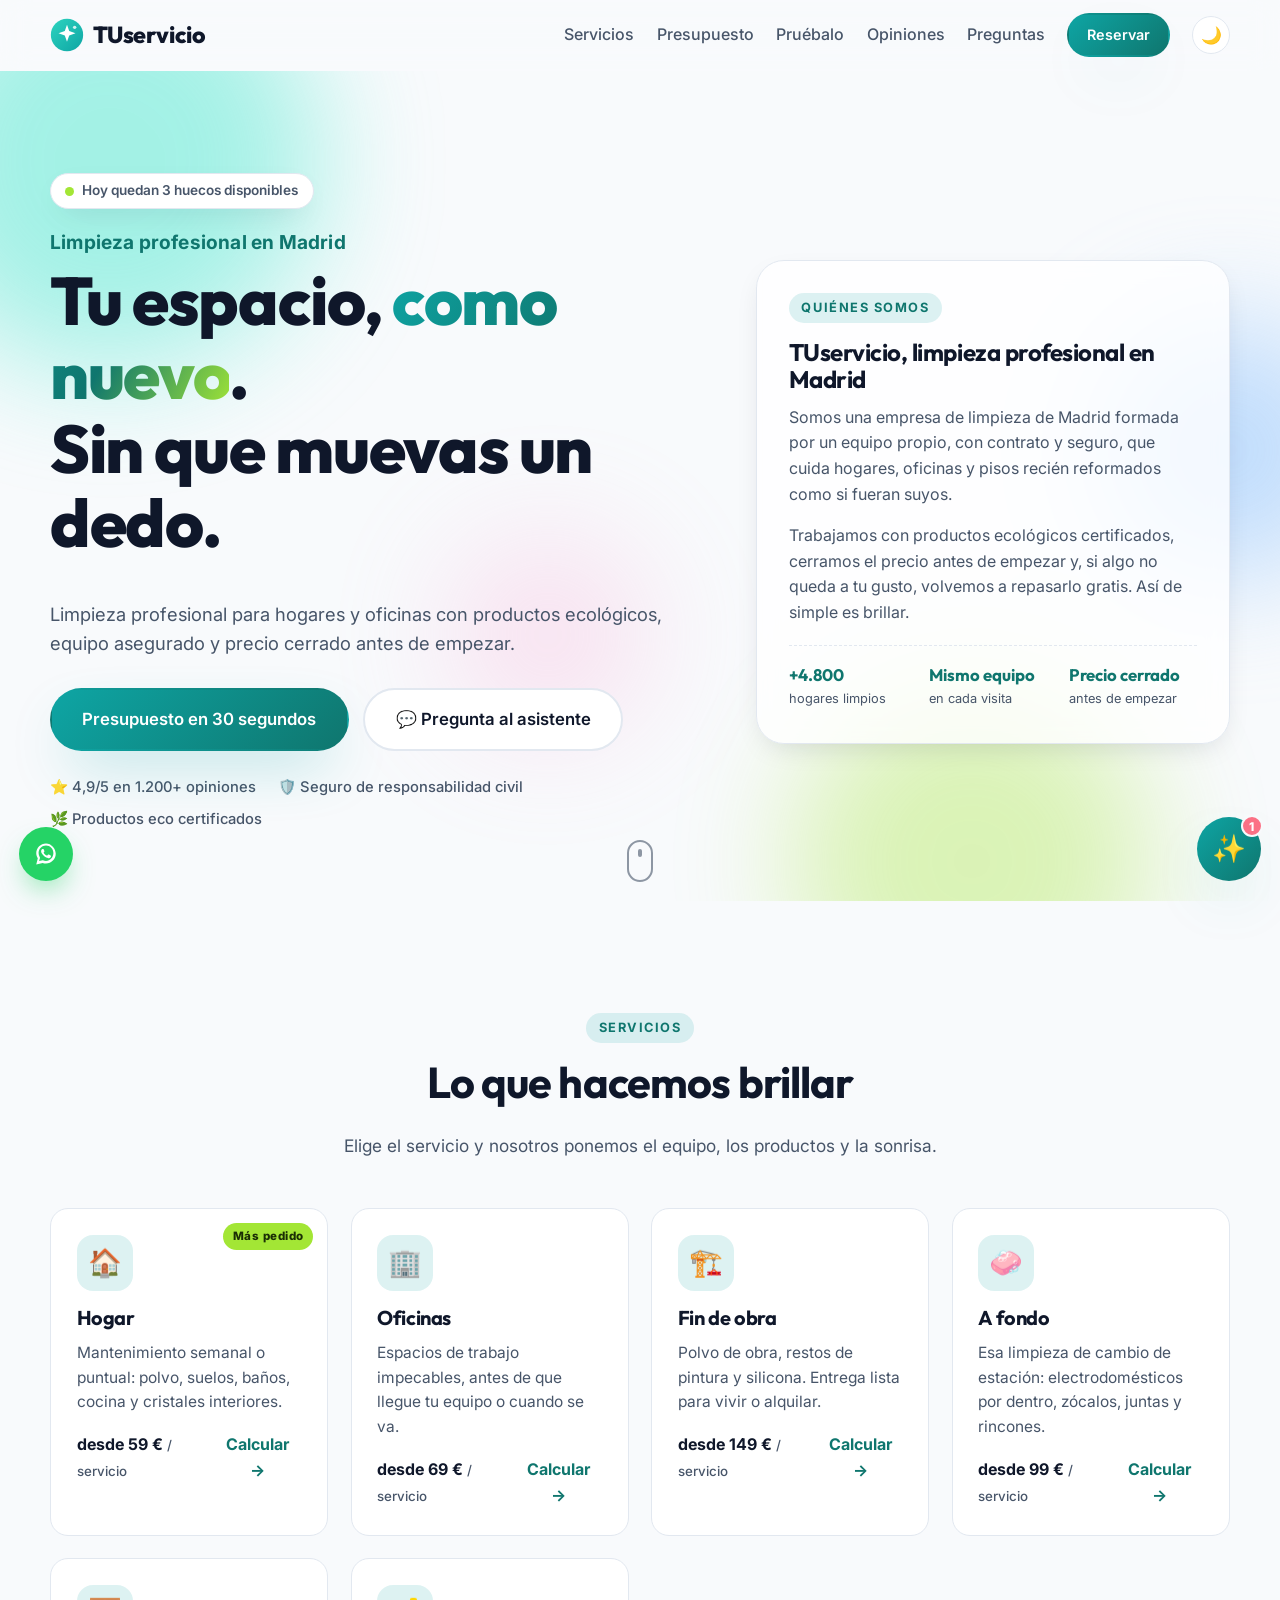
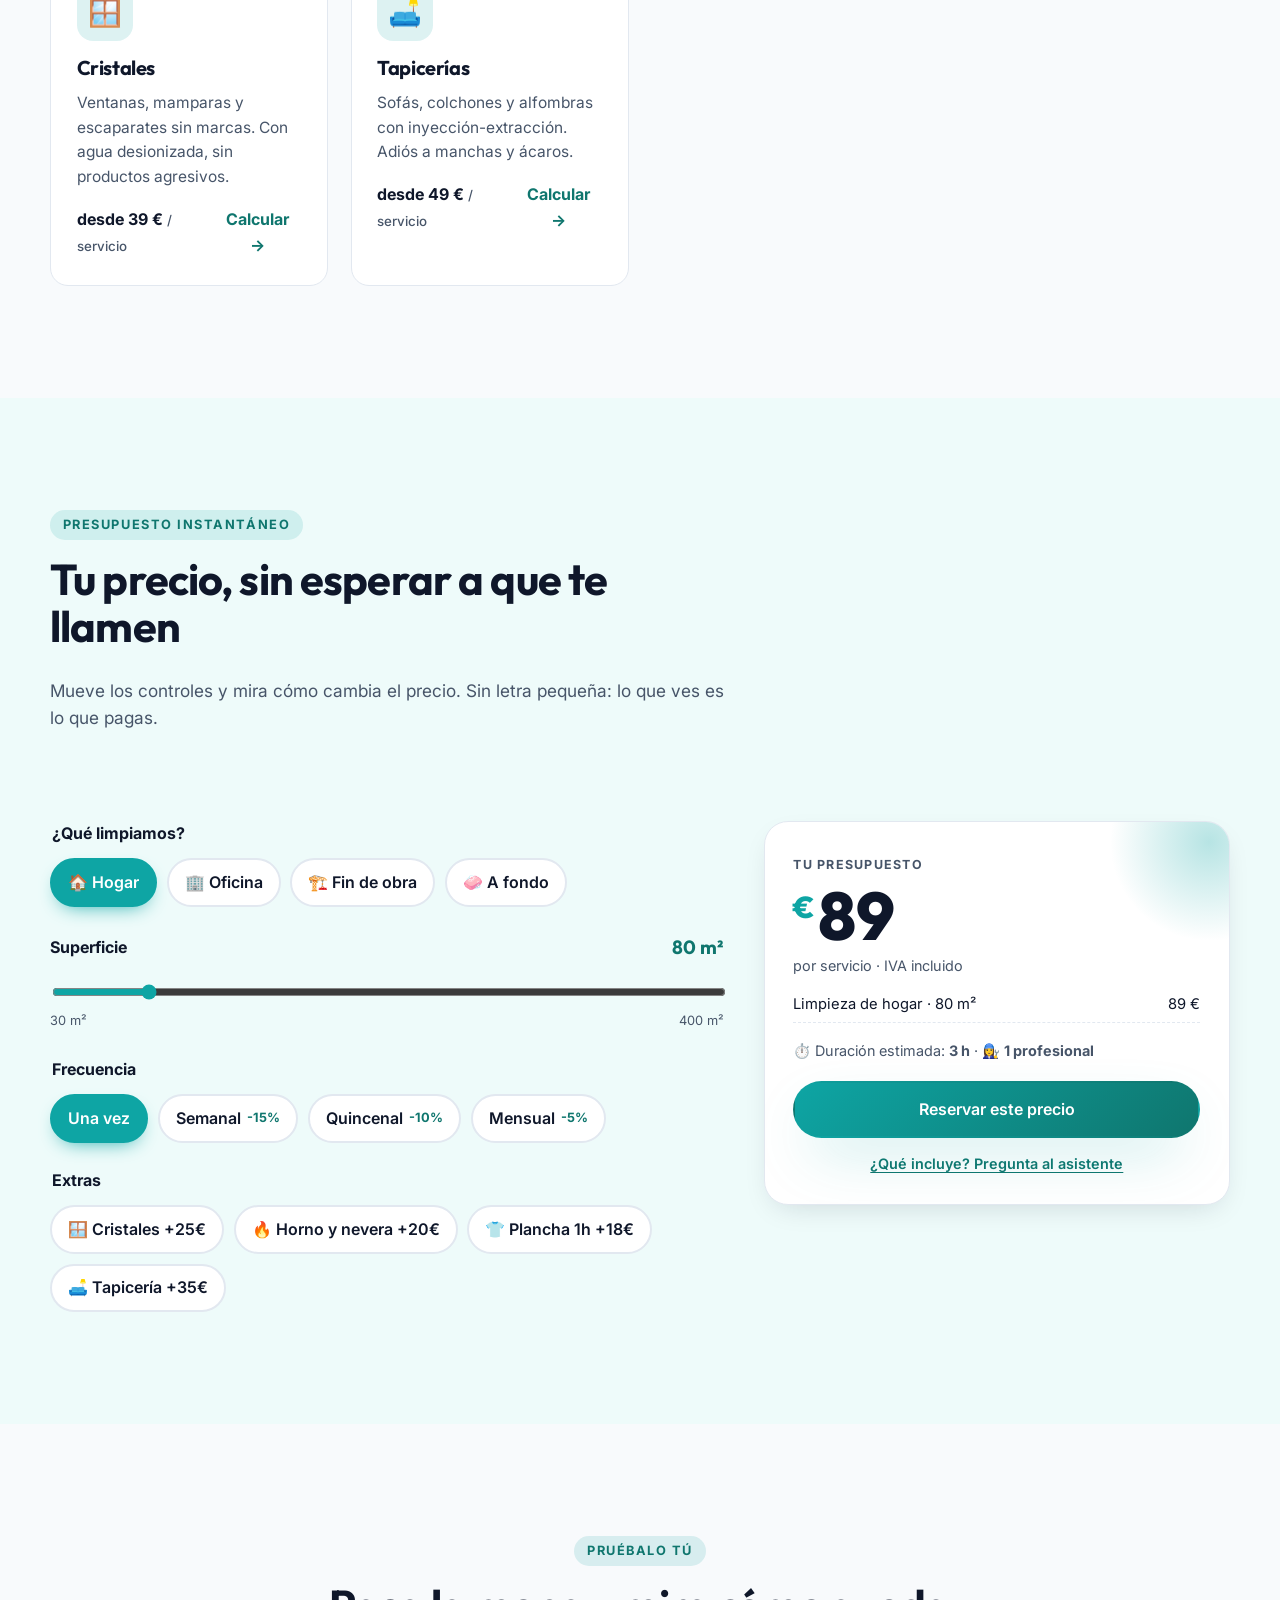
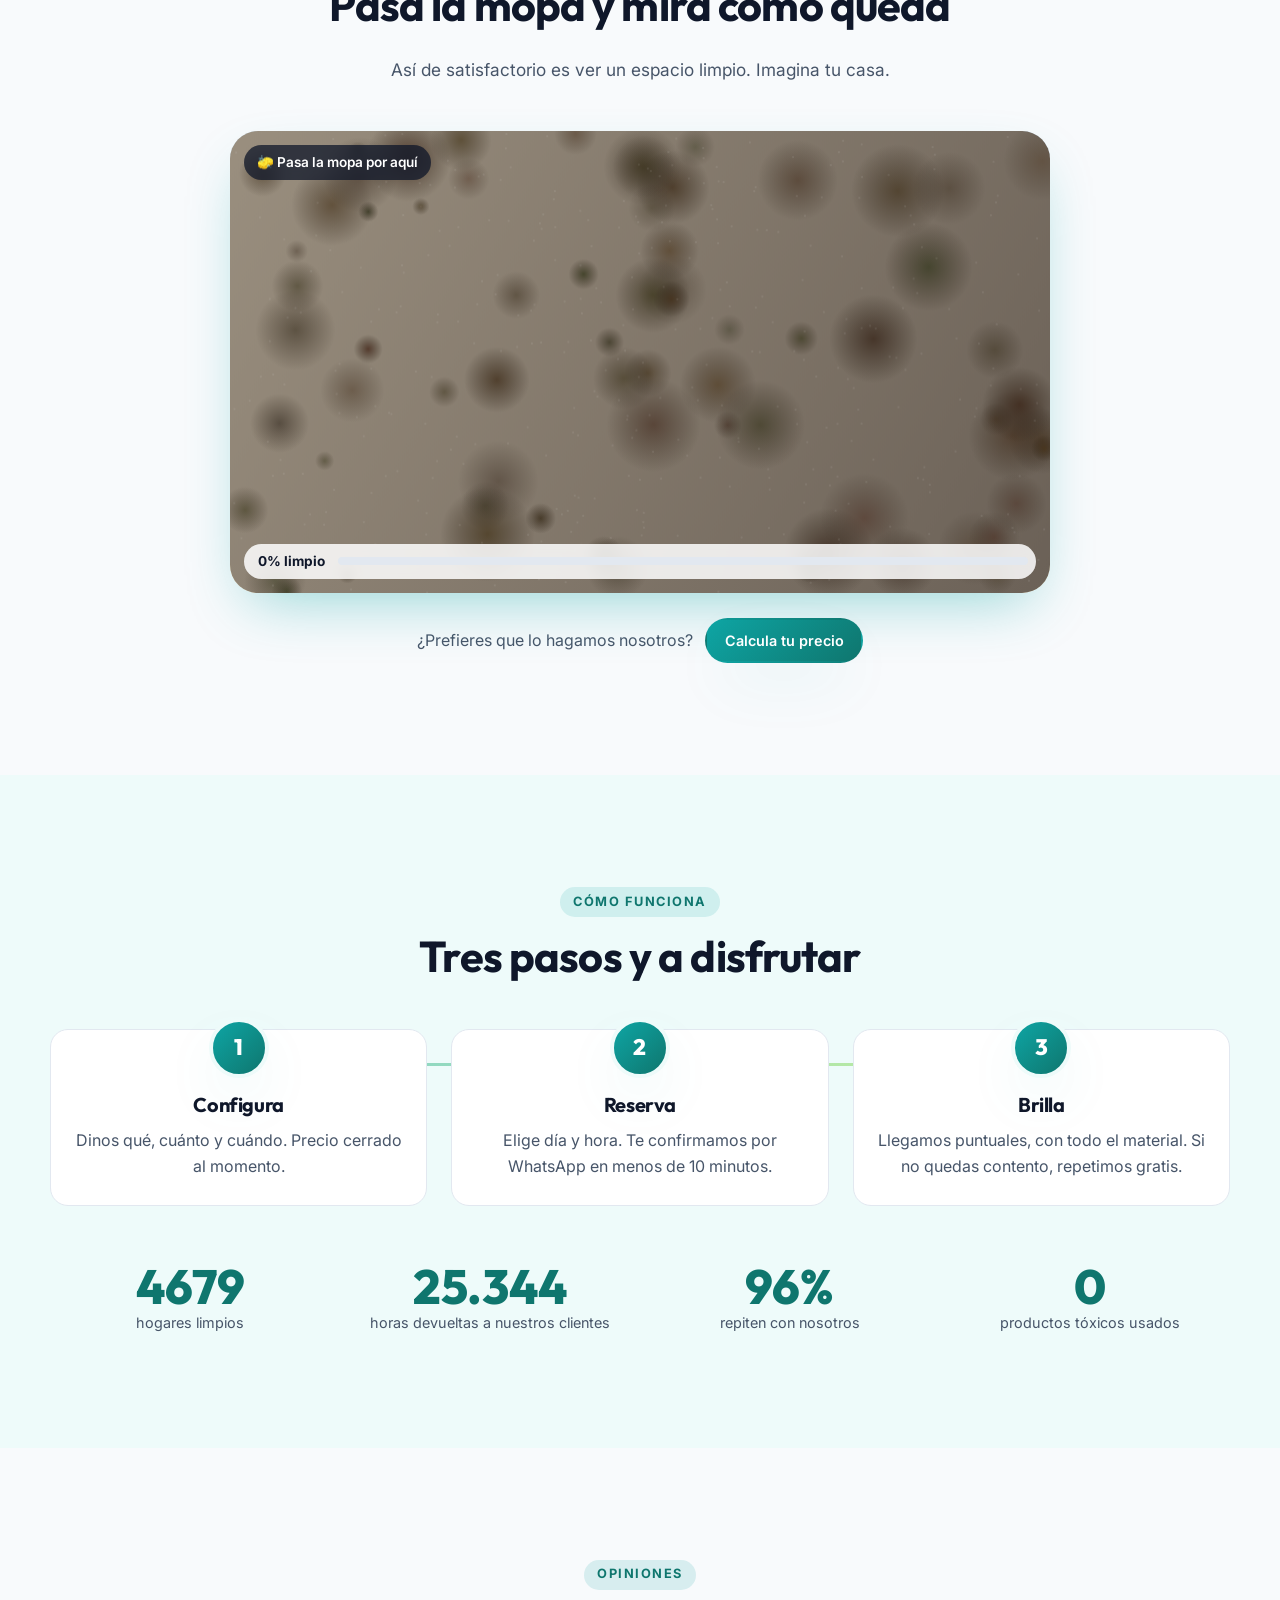
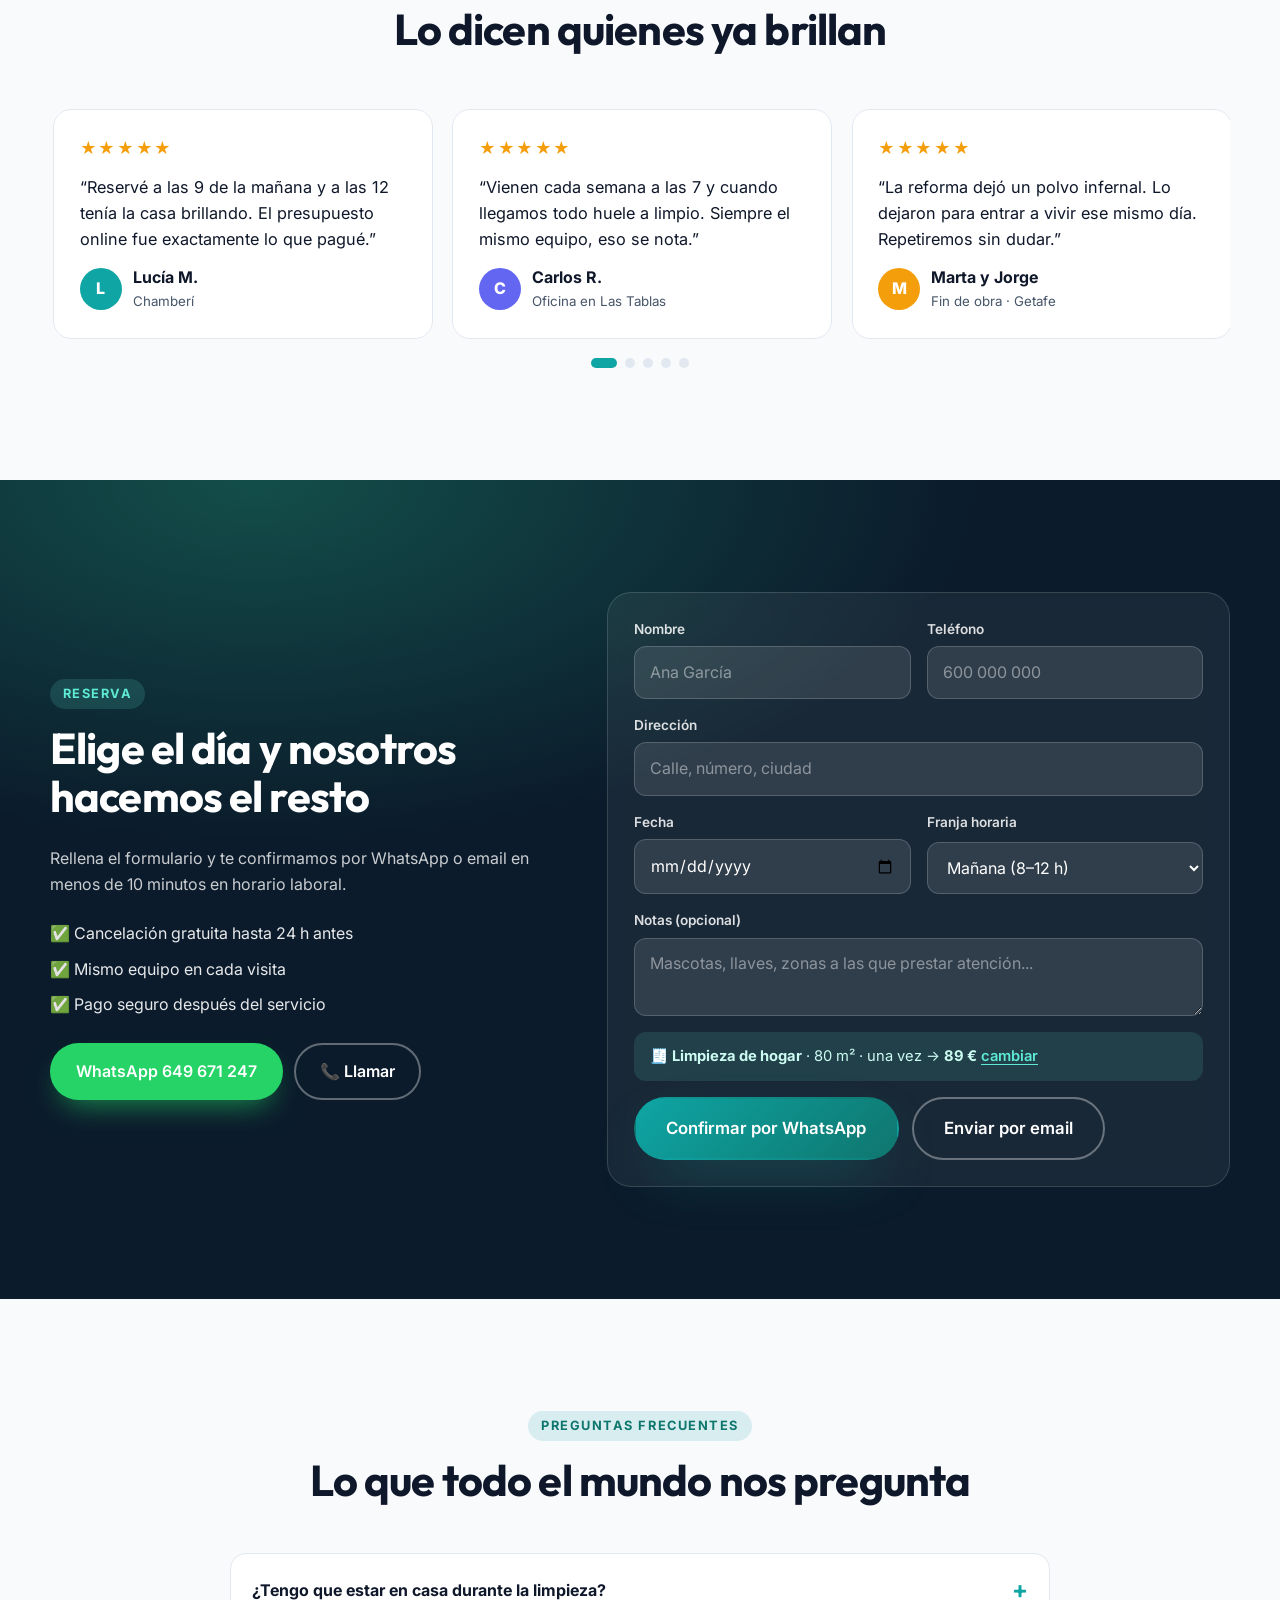
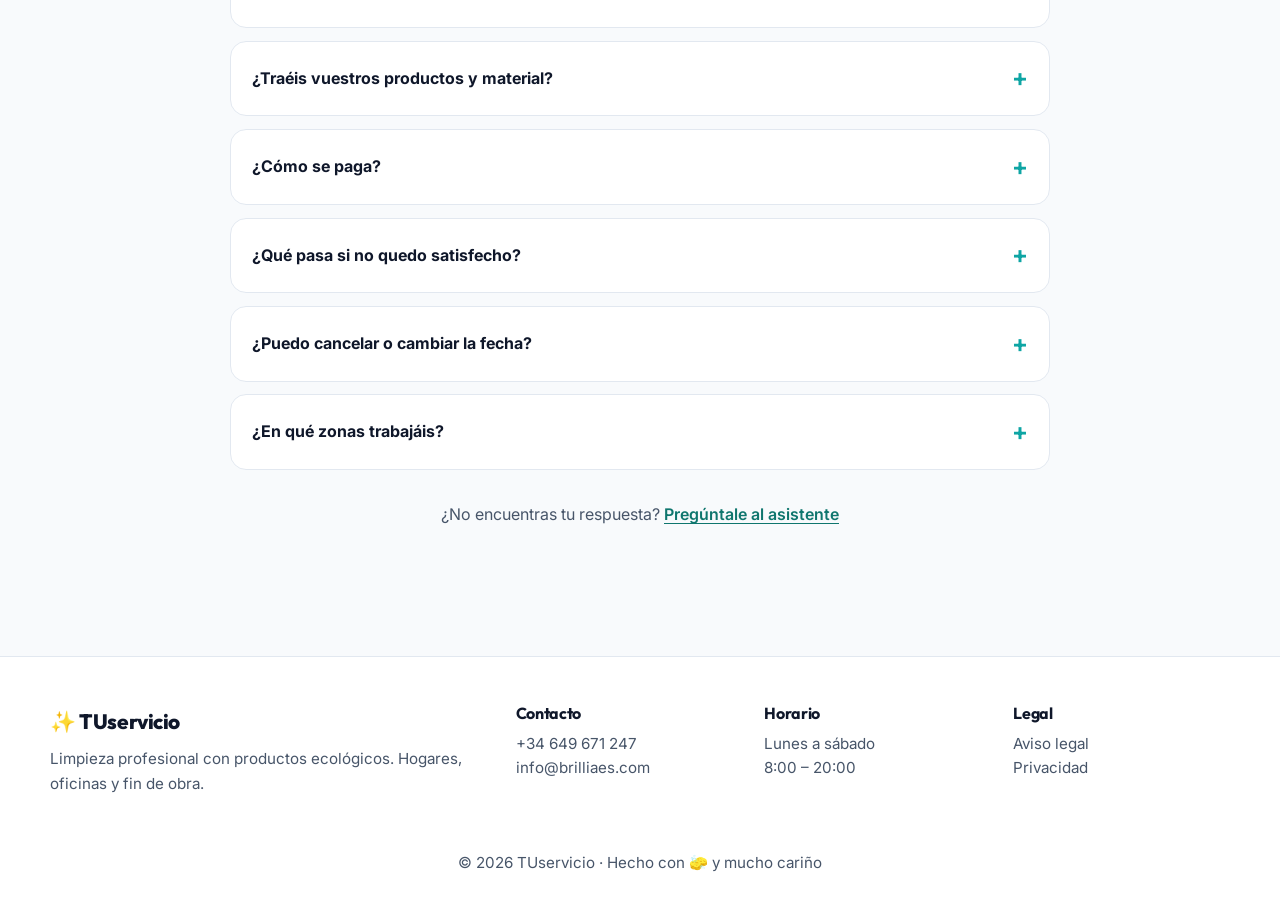
==== commit 929dcc5e: "Cambio de marca: Brillia pasa a TUservicio Nombre, textos, chat (ahora "asistente"), manifest, image" ====
--- a/index.html
+++ b/index.html
@@ -3,19 +3,19 @@
 <head>
   <meta charset="utf-8">
   <meta name="viewport" content="width=device-width, initial-scale=1">
-  <title>Empresa de limpieza en Madrid · Hogares y oficinas · Brillia</title>
+  <title>Empresa de limpieza en Madrid · Hogares y oficinas · TUservicio</title>
   <meta name="description" content="Limpieza profesional de pisos, oficinas y fin de obra en Madrid. Precio cerrado al momento, productos ecológicos y reserva por WhatsApp en 1 minuto.">
   <meta name="theme-color" content="#0ea5a4">
-  <meta property="og:title" content="Brillia · Limpieza profesional en Madrid">
+  <meta property="og:title" content="TUservicio · Limpieza profesional en Madrid">
   <meta property="og:description" content="Limpieza de pisos, oficinas y fin de obra en Madrid. Calcula tu precio al momento y reserva por WhatsApp.">
   <meta property="og:type" content="website">
   <meta property="og:url" content="https://brilliaes.com/">
-  <meta property="og:site_name" content="Brillia">
+  <meta property="og:site_name" content="TUservicio">
   <meta property="og:locale" content="es_ES">
-  <meta property="og:image" content="https://brilliaes.com/assets/og-brillia.jpg">
+  <meta property="og:image" content="https://brilliaes.com/assets/og-tuservicio.jpg">
   <meta property="og:image:width" content="1200">
   <meta property="og:image:height" content="630">
-  <meta property="og:image:alt" content="Brillia, limpieza profesional en Madrid">
+  <meta property="og:image:alt" content="TUservicio, limpieza profesional en Madrid">
   <meta name="twitter:card" content="summary_large_image">
   <link rel="canonical" href="https://brilliaes.com/">
   <link rel="apple-touch-icon" href="assets/logo-512.png">
@@ -31,10 +31,10 @@
   "@context": "https://schema.org",
   "@type": "CleaningService",
   "@id": "https://brilliaes.com/#empresa",
-  "name": "Brillia",
+  "name": "TUservicio",
   "url": "https://brilliaes.com/",
   "logo": "https://brilliaes.com/assets/logo-512.png",
-  "image": "https://brilliaes.com/assets/og-brillia.jpg",
+  "image": "https://brilliaes.com/assets/og-tuservicio.jpg",
   "description": "Empresa de limpieza profesional en Madrid: hogares, oficinas, fin de obra y limpiezas a fondo con productos ecológicos.",
   "telephone": "+34649671247",
   "email": "info@brilliaes.com",
@@ -196,7 +196,7 @@
       "name": "¿Qué pasa si no quedo satisfecho?",
       "acceptedAnswer": {
         "@type": "Answer",
-        "text": "Volvemos y lo repasamos sin coste en las siguientes 48 horas. Es nuestra garantía Brillia."
+        "text": "Volvemos y lo repasamos sin coste en las siguientes 48 horas. Es nuestra garantía TUservicio."
       }
     },
     {
@@ -239,9 +239,9 @@
 
   <header class="cabecera" id="cabecera">
     <nav class="nav contenedor" aria-label="Principal">
-      <a class="logo" href="#inicio" aria-label="Brillia, inicio">
+      <a class="logo" href="#inicio" aria-label="TUservicio, inicio">
         <svg viewBox="0 0 40 40" width="34" height="34" aria-hidden="true"><defs><linearGradient id="lg" x1="0" x2="1" y1="0" y2="1"><stop offset="0" stop-color="#2dd4bf"/><stop offset="1" stop-color="#0ea5a4"/></linearGradient></defs><circle cx="20" cy="20" r="19" fill="url(#lg)"/><path d="M20 8l2.6 7.4L30 18l-7.4 2.6L20 28l-2.6-7.4L10 18l7.4-2.6z" fill="#fff"/><circle cx="29" cy="11" r="2" fill="#fff" opacity=".8"/></svg>
-        <span>Brillia</span>
+        <span>TUservicio</span>
       </a>
       <button class="nav__menu" id="btnMenu" aria-expanded="false" aria-controls="enlaces" aria-label="Abrir menú"><span></span><span></span><span></span></button>
       <ul class="nav__enlaces" id="enlaces">
@@ -269,7 +269,7 @@
           <p class="hero__sub">Limpieza profesional para hogares y oficinas con productos ecológicos, equipo asegurado y precio cerrado antes de empezar.</p>
           <div class="hero__acciones">
             <a class="btn btn--primario btn--lg" href="#presupuesto" data-brillo>Presupuesto en 30 segundos</a>
-            <button class="btn btn--fantasma btn--lg" data-abrir-chat>💬 Pregunta a Brilli</button>
+            <button class="btn btn--fantasma btn--lg" data-abrir-chat>💬 Pregunta al asistente</button>
           </div>
           <ul class="hero__confianza">
             <li>⭐ 4,9/5 en 1.200+ opiniones</li>
@@ -280,7 +280,7 @@
 
         <aside class="hero__intro">
           <span class="sobretitulo">Quiénes somos</span>
-          <h2>Brillia, limpieza profesional en Madrid</h2>
+          <h2>TUservicio, limpieza profesional en Madrid</h2>
           <p>Somos una empresa de limpieza de Madrid formada por un equipo propio, con contrato y seguro, que cuida hogares, oficinas y pisos recién reformados como si fueran suyos.</p>
           <p>Trabajamos con productos ecológicos certificados, cerramos el precio antes de empezar y, si algo no queda a tu gusto, volvemos a repasarlo gratis. Así de simple es brillar.</p>
           <ul class="hero__datos">
@@ -404,7 +404,7 @@
             <ul class="resumen__detalle" id="precioDetalle"></ul>
             <div class="resumen__duracion">⏱️ Duración estimada: <strong id="duracion">3 h</strong> · 👩‍🔧 <strong id="equipo">1 profesional</strong></div>
             <a class="btn btn--primario btn--bloque" href="#reservar" id="btnReservarPrecio" data-brillo>Reservar este precio</a>
-            <button class="enlace" type="button" data-abrir-chat data-mensaje="¿Qué incluye este presupuesto?">¿Qué incluye? Pregunta a Brilli</button>
+            <button class="enlace" type="button" data-abrir-chat data-mensaje="¿Qué incluye este presupuesto?">¿Qué incluye? Pregunta al asistente</button>
           </div>
         </aside>
       </div>
@@ -517,8 +517,8 @@
           <span class="sobretitulo">Preguntas frecuentes</span>
           <h2>Lo que todo el mundo nos pregunta</h2>
         </header>
-        <div class="faq" id="faqLista"><!-- datos:faq --><details><summary>¿Tengo que estar en casa durante la limpieza?</summary><p>No es necesario. Muchos clientes nos dejan llaves o nos abren a distancia. Todo el equipo está identificado, asegurado y con contrato.</p></details><details><summary>¿Traéis vuestros productos y material?</summary><p>Sí, siempre. Trabajamos con productos ecológicos certificados y aspiradores con filtro HEPA. Si prefieres que usemos los tuyos, dínoslo en las notas.</p></details><details><summary>¿Cómo se paga?</summary><p>Después del servicio, cuando lo hayas revisado: tarjeta, Bizum o transferencia. Para servicios recurrentes, factura mensual.</p></details><details><summary>¿Qué pasa si no quedo satisfecho?</summary><p>Volvemos y lo repasamos sin coste en las siguientes 48 horas. Es nuestra garantía Brillia.</p></details><details><summary>¿Puedo cancelar o cambiar la fecha?</summary><p>Sí, gratis hasta 24 horas antes desde el mismo WhatsApp de confirmación. Con menos antelación se cobra el 50 %.</p></details><details><summary>¿En qué zonas trabajáis?</summary><p>Madrid capital y municipios a menos de 30 km. Para otras zonas, escríbenos y te decimos si podemos.</p></details><!-- /datos:faq --></div>
-        <p class="faq__mas">¿No encuentras tu respuesta? <button class="enlace" data-abrir-chat>Pregúntale a Brilli</button></p>
+        <div class="faq" id="faqLista"><!-- datos:faq --><details><summary>¿Tengo que estar en casa durante la limpieza?</summary><p>No es necesario. Muchos clientes nos dejan llaves o nos abren a distancia. Todo el equipo está identificado, asegurado y con contrato.</p></details><details><summary>¿Traéis vuestros productos y material?</summary><p>Sí, siempre. Trabajamos con productos ecológicos certificados y aspiradores con filtro HEPA. Si prefieres que usemos los tuyos, dínoslo en las notas.</p></details><details><summary>¿Cómo se paga?</summary><p>Después del servicio, cuando lo hayas revisado: tarjeta, Bizum o transferencia. Para servicios recurrentes, factura mensual.</p></details><details><summary>¿Qué pasa si no quedo satisfecho?</summary><p>Volvemos y lo repasamos sin coste en las siguientes 48 horas. Es nuestra garantía TUservicio.</p></details><details><summary>¿Puedo cancelar o cambiar la fecha?</summary><p>Sí, gratis hasta 24 horas antes desde el mismo WhatsApp de confirmación. Con menos antelación se cobra el 50 %.</p></details><details><summary>¿En qué zonas trabajáis?</summary><p>Madrid capital y municipios a menos de 30 km. Para otras zonas, escríbenos y te decimos si podemos.</p></details><!-- /datos:faq --></div>
+        <p class="faq__mas">¿No encuentras tu respuesta? <button class="enlace" data-abrir-chat>Pregúntale al asistente</button></p>
       </div>
     </section>
   </main>
@@ -526,7 +526,7 @@
   <footer class="pie">
     <div class="contenedor pie__grid">
       <div>
-        <a class="logo logo--pie" href="#inicio">✨ Brillia</a>
+        <a class="logo logo--pie" href="#inicio">✨ TUservicio</a>
         <p>Limpieza profesional con productos ecológicos. Hogares, oficinas y fin de obra.</p>
       </div>
       <div>
@@ -542,19 +542,19 @@
         <p><a href="#">Aviso legal</a><br><a href="#">Privacidad</a></p>
       </div>
     </div>
-    <p class="pie__copy">© <span id="anio"></span> Brillia · Hecho con 🧽 y mucho cariño</p>
+    <p class="pie__copy">© <span id="anio"></span> TUservicio · Hecho con 🧽 y mucho cariño</p>
   </footer>
 
   <!-- CHAT -->
-  <button class="chat__burbuja" id="chatBurbuja" aria-label="Abrir chat con Brilli" aria-expanded="false" aria-controls="chatPanel">
+  <button class="chat__burbuja" id="chatBurbuja" aria-label="Abrir chat con el asistente" aria-expanded="false" aria-controls="chatPanel">
     <span class="chat__avatar">✨</span>
     <span class="chat__badge" id="chatBadge">1</span>
   </button>
-  <section class="chat" id="chatPanel" aria-label="Chat con Brilli" hidden>
+  <section class="chat" id="chatPanel" aria-label="Chat con el asistente" hidden>
     <header class="chat__cabecera">
       <div class="chat__quien">
         <span class="chat__avatar chat__avatar--sm">✨</span>
-        <div><strong>Brilli</strong><small><span class="punto punto--verde"></span> Responde al instante</small></div>
+        <div><strong>Asistente TUservicio</strong><small><span class="punto punto--verde"></span> Responde al instante</small></div>
       </div>
       <button class="chat__cerrar" id="chatCerrar" aria-label="Cerrar chat">✕</button>
     </header>
--- a/css/styles.css
+++ b/css/styles.css
@@ -1,4 +1,4 @@
-/* ===== Brillia · estilos ===== */
+/* ===== TUservicio · estilos ===== */
 :root {
   --fondo: #f8fafc;
   --fondo-suave: #eefbfa;
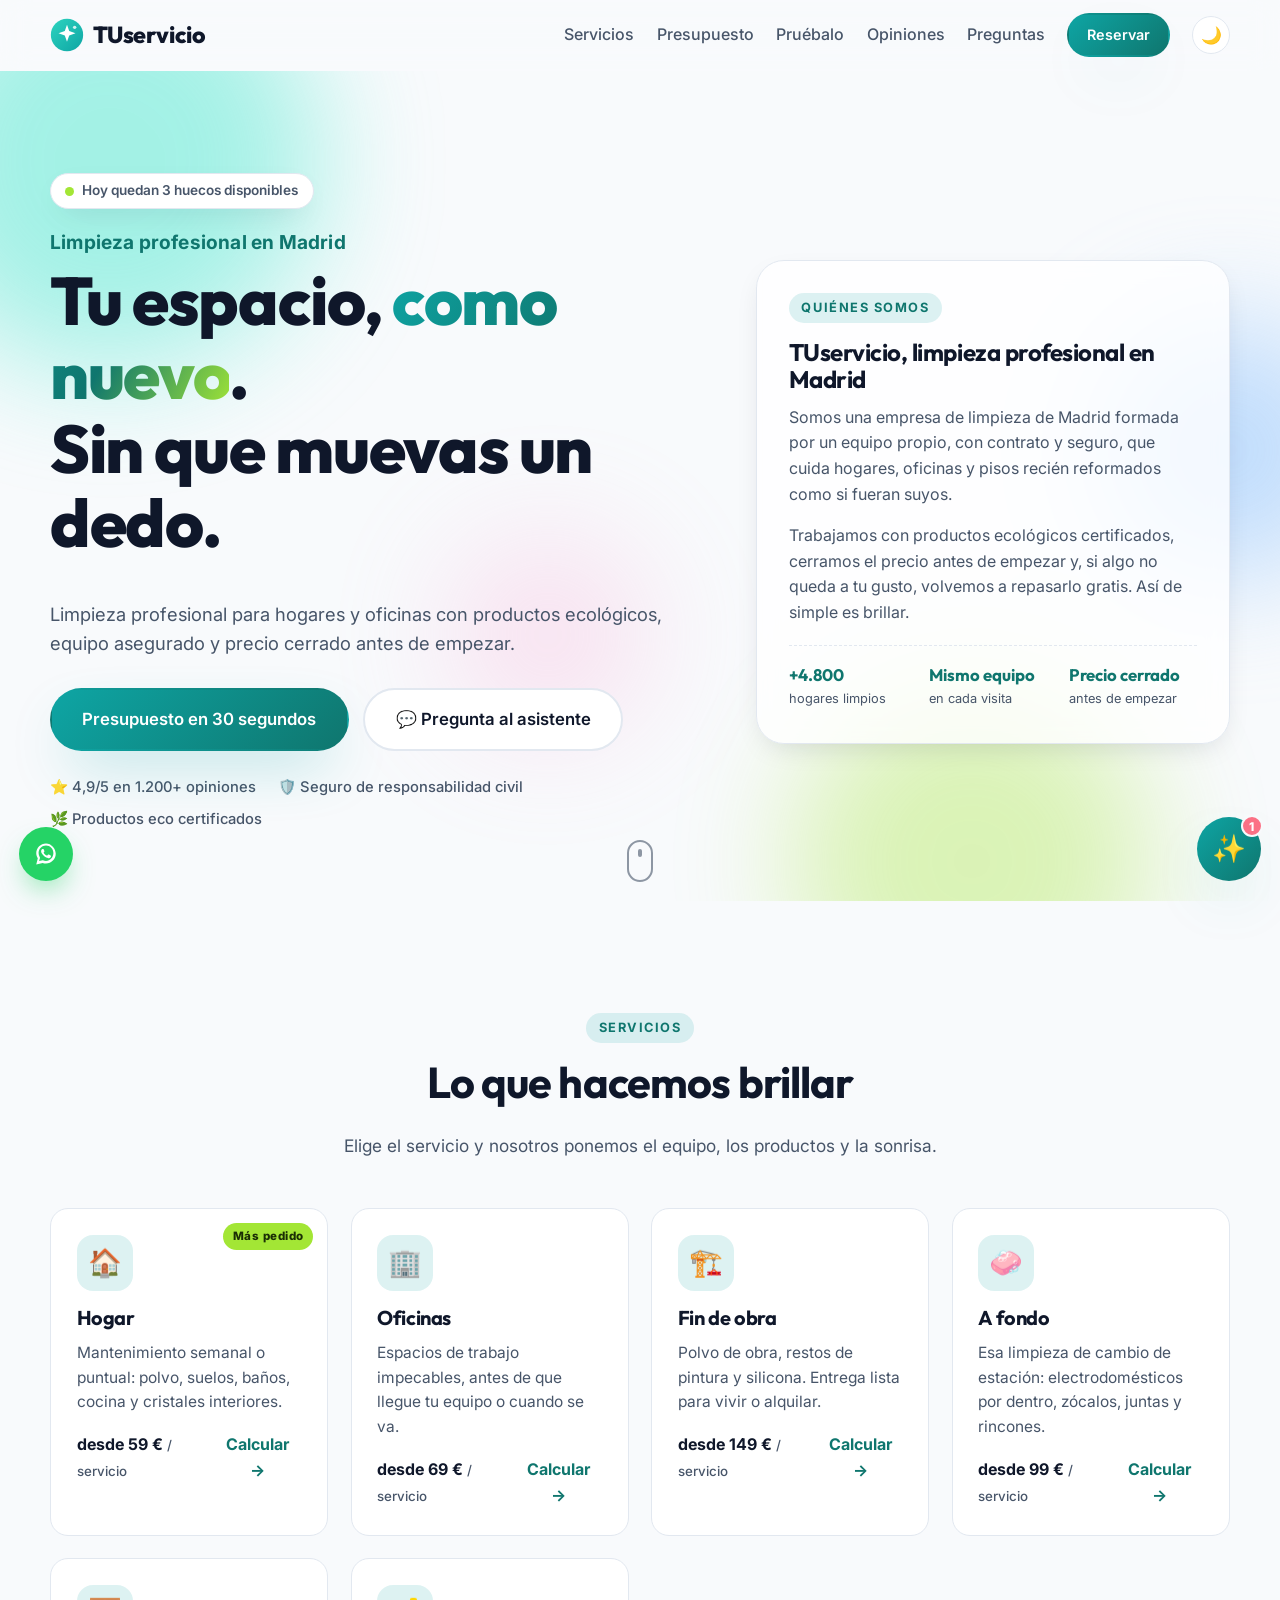
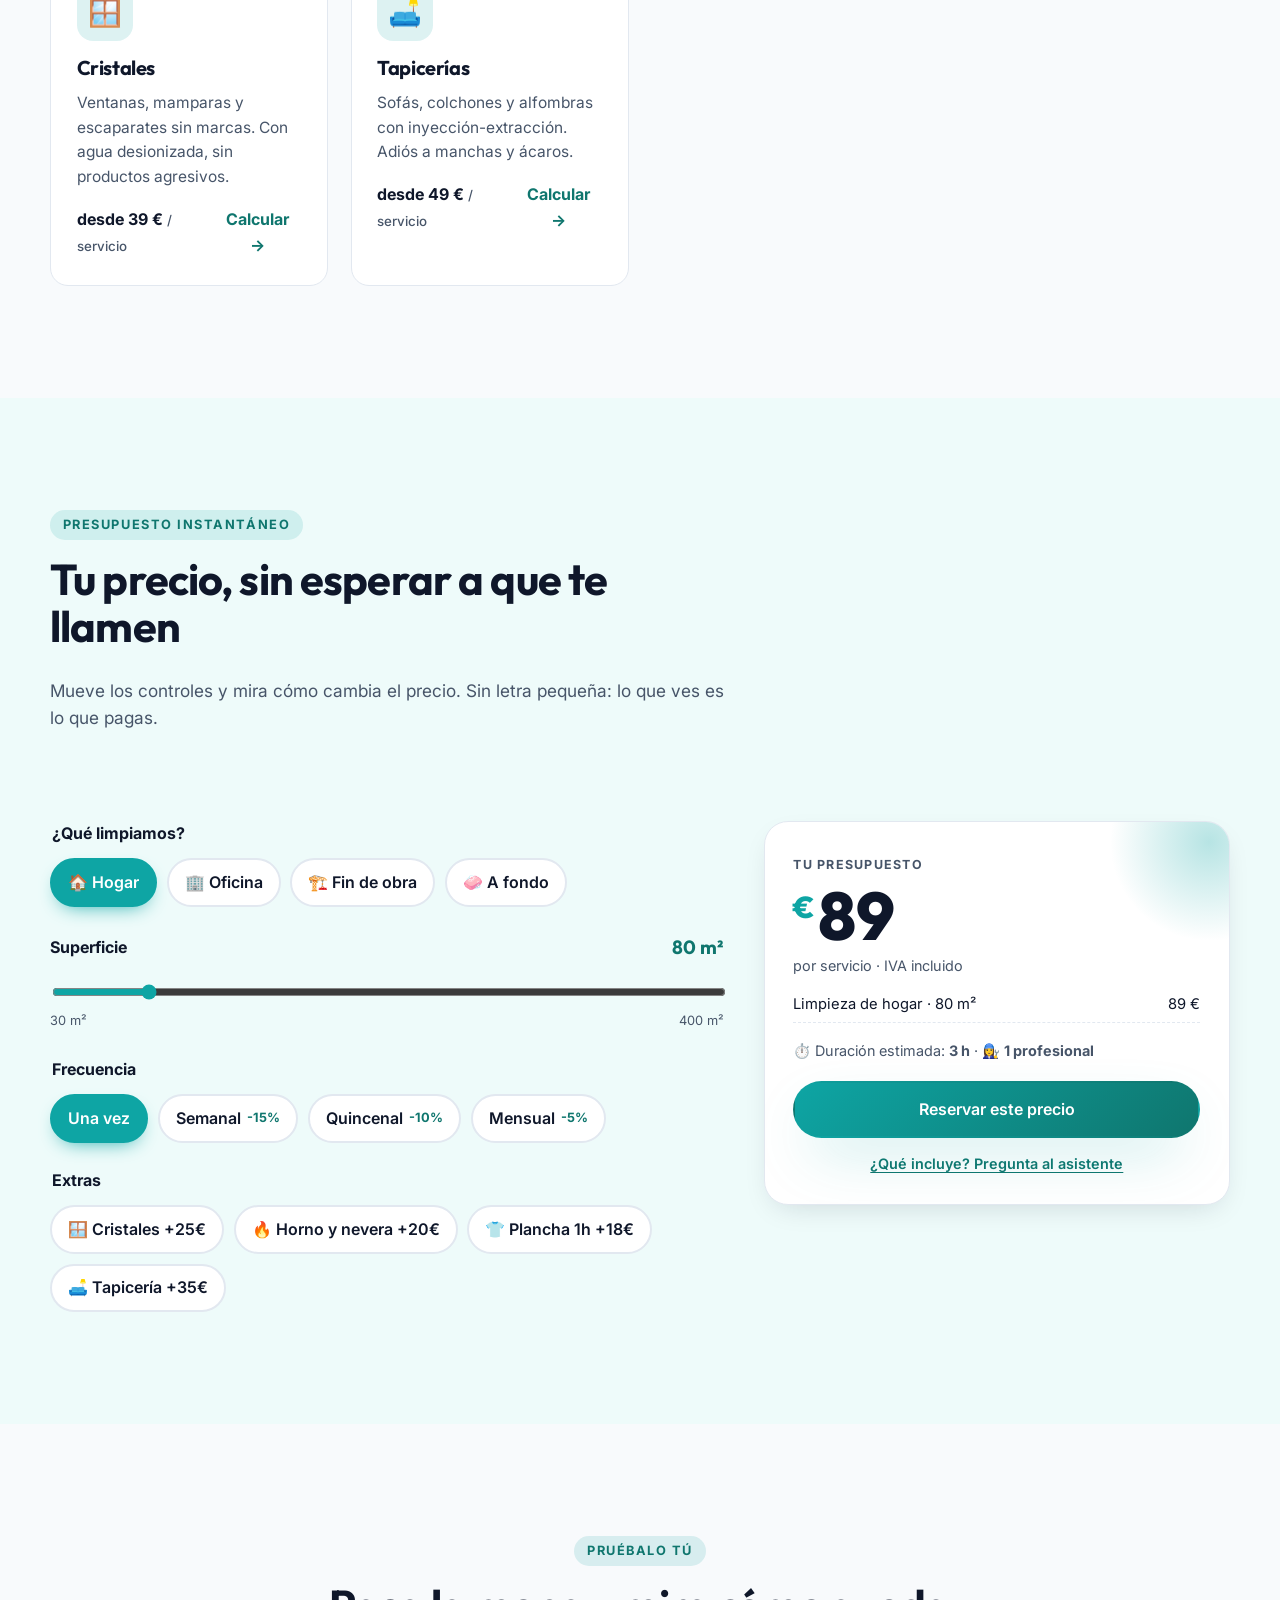
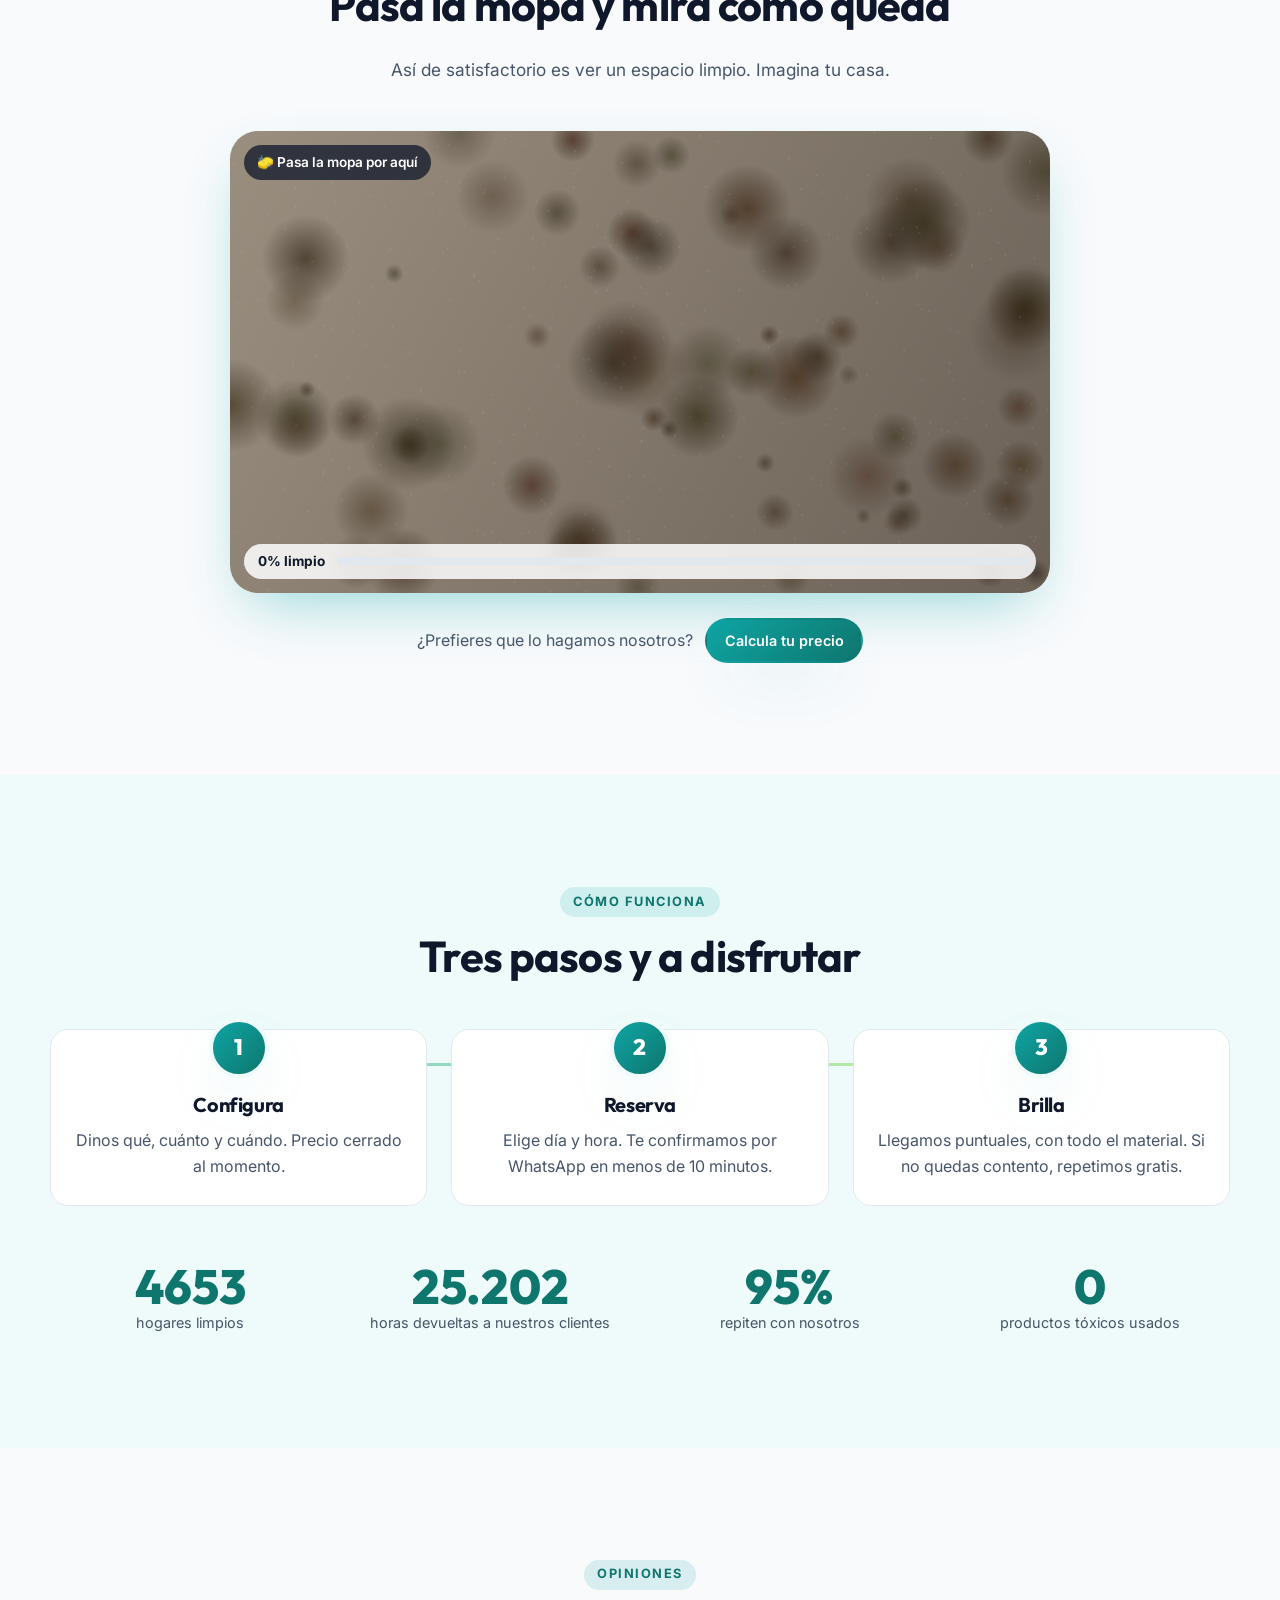
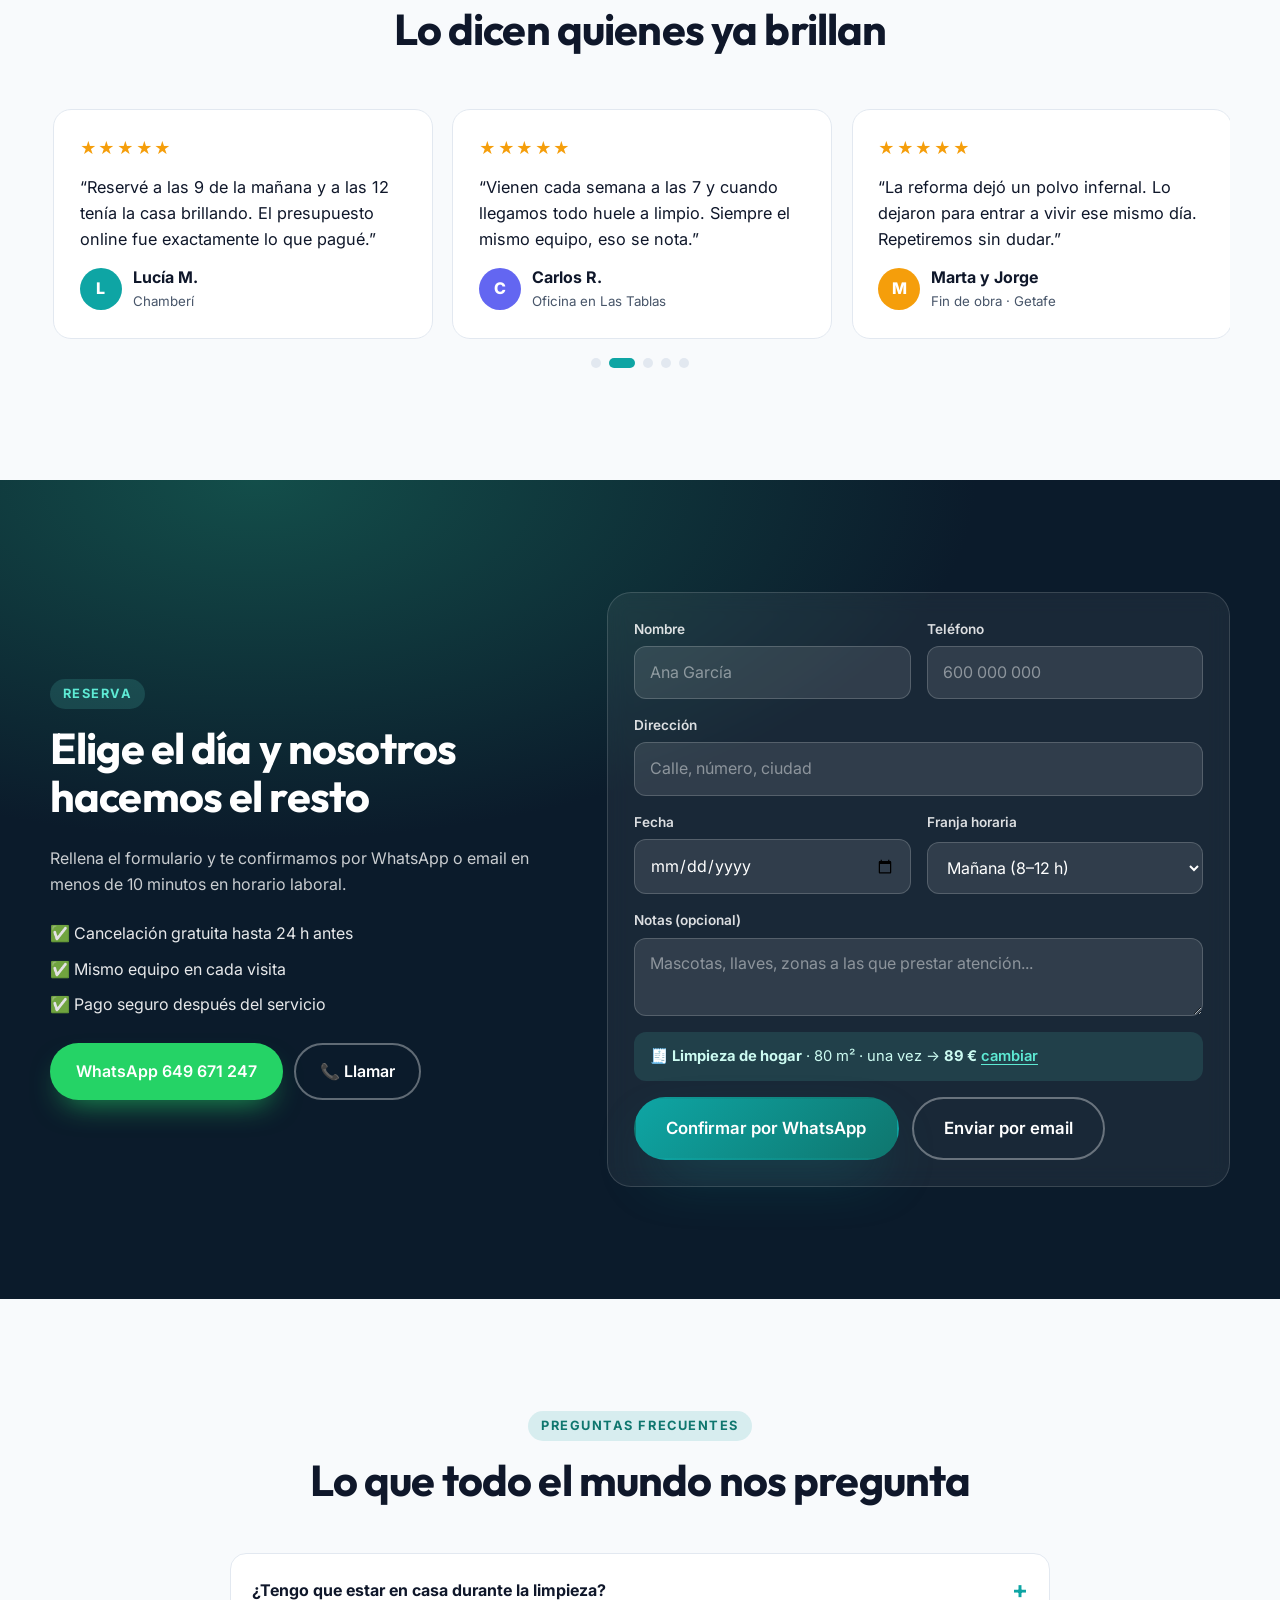
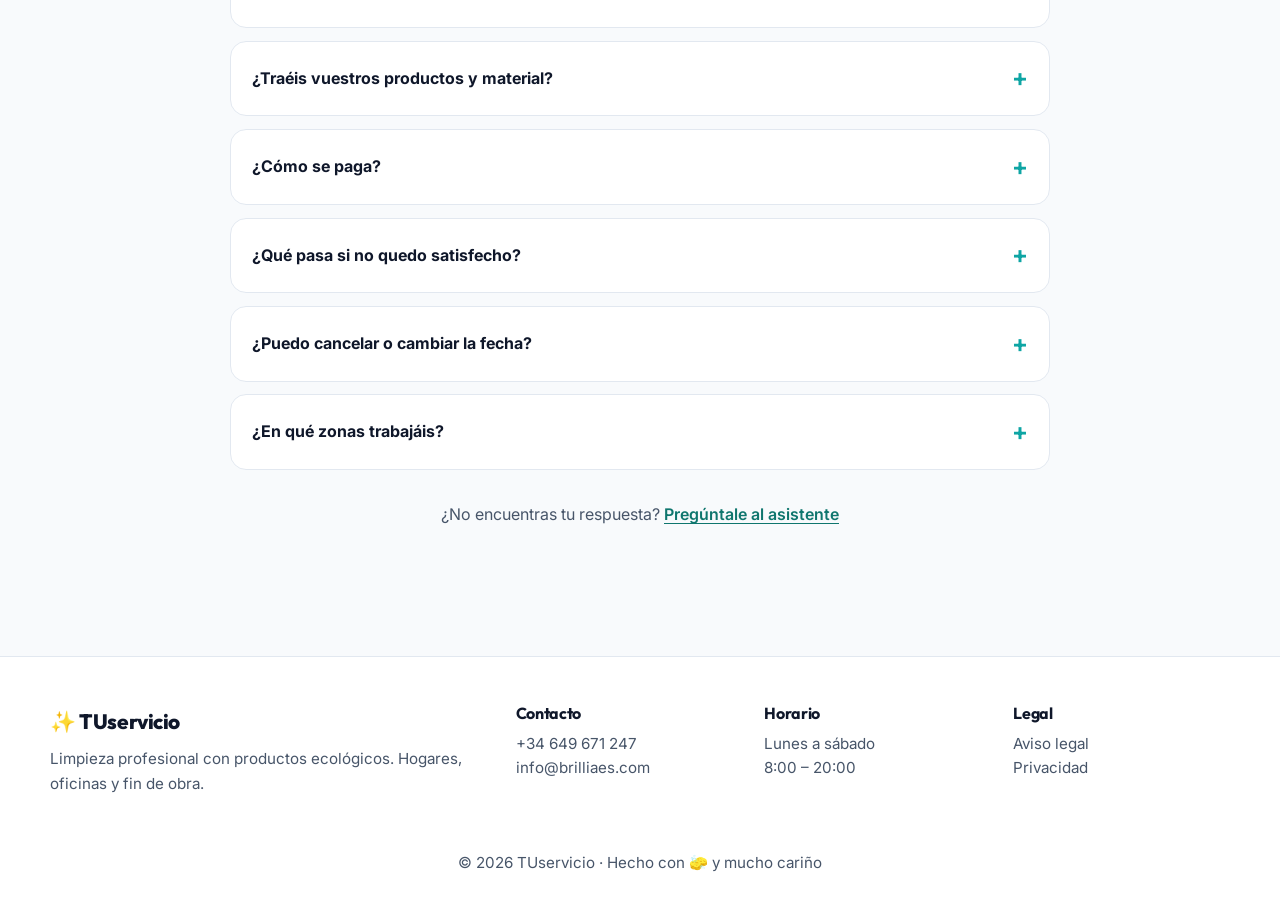
==== commit f6835a5b: "Dominio nuevo tuservicioes.com Canonical, Open Graph, JSON-LD, robots.txt y sitemap apuntan a tuserv" ====
--- a/index.html
+++ b/index.html
@@ -9,15 +9,15 @@
   <meta property="og:title" content="TUservicio · Limpieza profesional en Madrid">
   <meta property="og:description" content="Limpieza de pisos, oficinas y fin de obra en Madrid. Calcula tu precio al momento y reserva por WhatsApp.">
   <meta property="og:type" content="website">
-  <meta property="og:url" content="https://brilliaes.com/">
+  <meta property="og:url" content="https://tuservicioes.com/">
   <meta property="og:site_name" content="TUservicio">
   <meta property="og:locale" content="es_ES">
-  <meta property="og:image" content="https://brilliaes.com/assets/og-tuservicio.jpg">
+  <meta property="og:image" content="https://tuservicioes.com/assets/og-tuservicio.jpg">
   <meta property="og:image:width" content="1200">
   <meta property="og:image:height" content="630">
   <meta property="og:image:alt" content="TUservicio, limpieza profesional en Madrid">
   <meta name="twitter:card" content="summary_large_image">
-  <link rel="canonical" href="https://brilliaes.com/">
+  <link rel="canonical" href="https://tuservicioes.com/">
   <link rel="apple-touch-icon" href="assets/logo-512.png">
   <link rel="icon" href="assets/favicon.svg" type="image/svg+xml">
   <link rel="manifest" href="manifest.webmanifest">
@@ -30,11 +30,11 @@
 {
   "@context": "https://schema.org",
   "@type": "CleaningService",
-  "@id": "https://brilliaes.com/#empresa",
+  "@id": "https://tuservicioes.com/#empresa",
   "name": "TUservicio",
-  "url": "https://brilliaes.com/",
-  "logo": "https://brilliaes.com/assets/logo-512.png",
-  "image": "https://brilliaes.com/assets/og-tuservicio.jpg",
+  "url": "https://tuservicioes.com/",
+  "logo": "https://tuservicioes.com/assets/logo-512.png",
+  "image": "https://tuservicioes.com/assets/og-tuservicio.jpg",
   "description": "Empresa de limpieza profesional en Madrid: hogares, oficinas, fin de obra y limpiezas a fondo con productos ecológicos.",
   "telephone": "+34649671247",
   "email": "info@brilliaes.com",
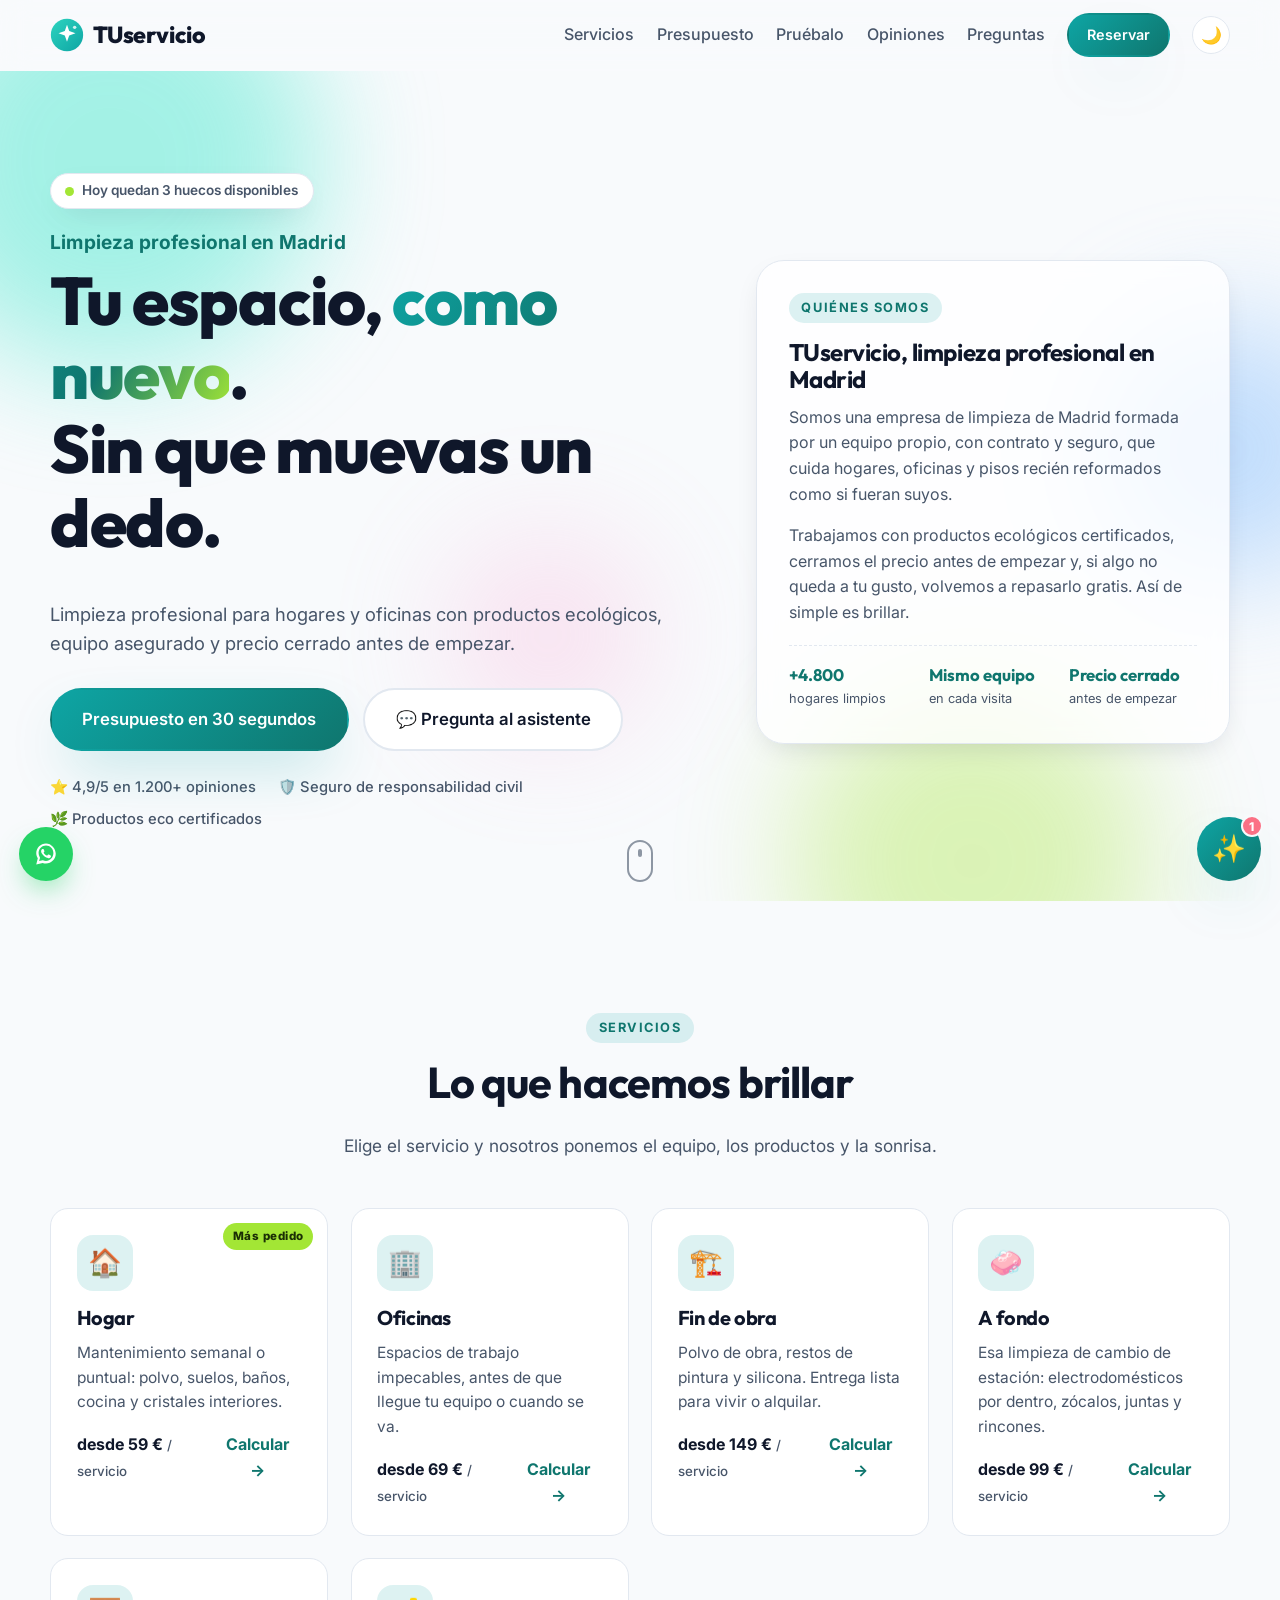
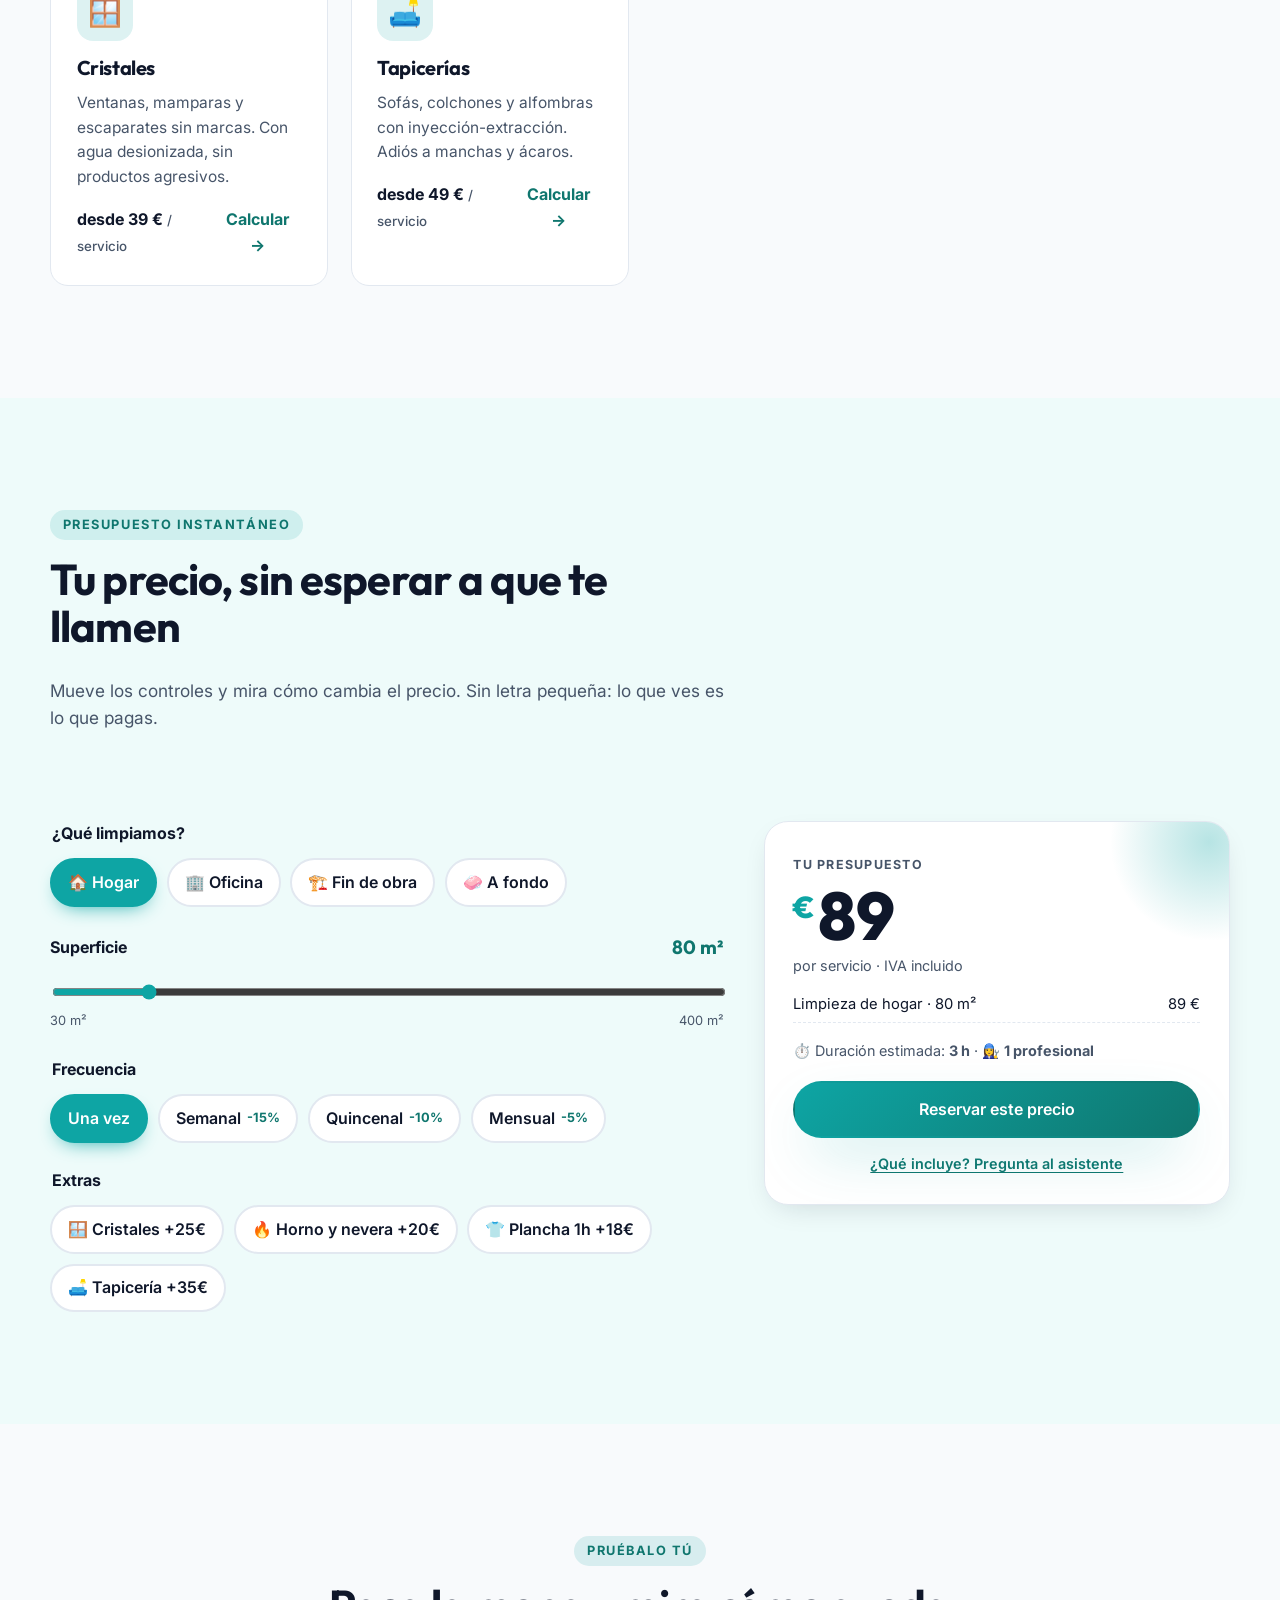
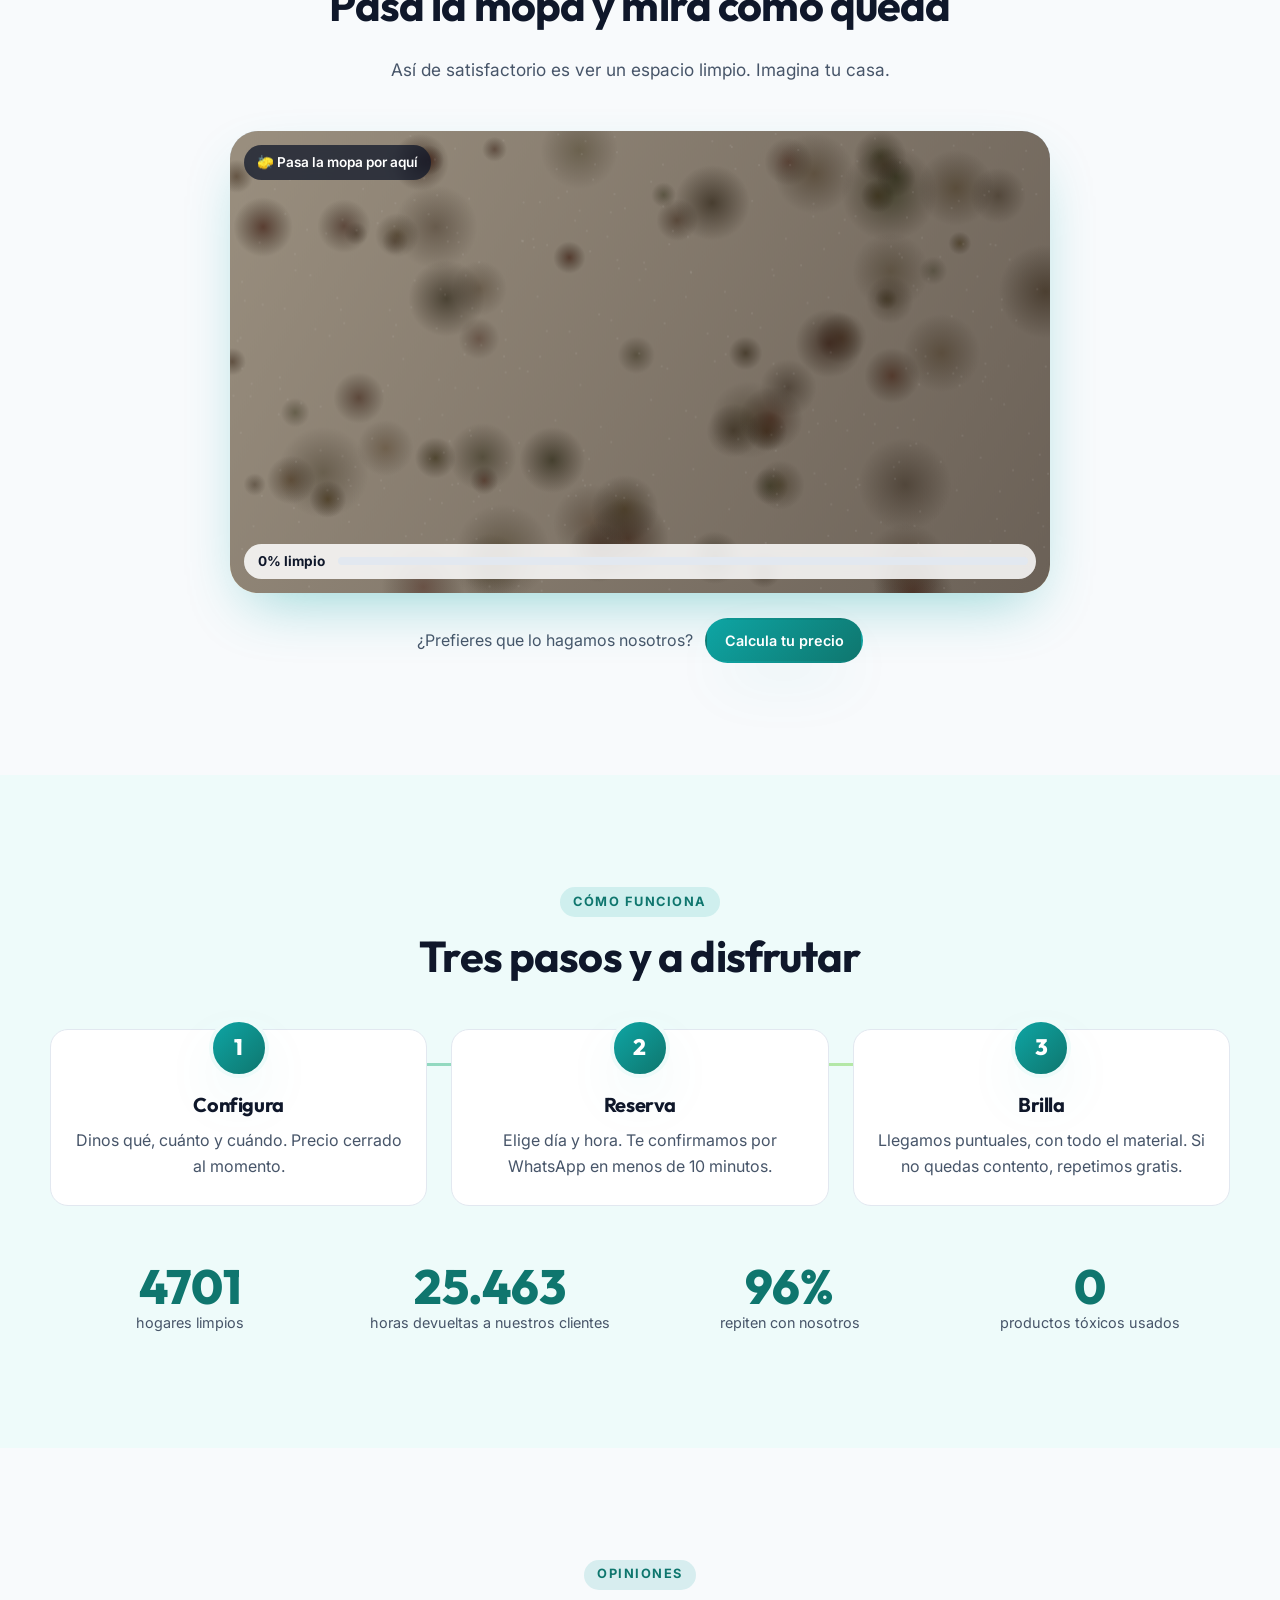
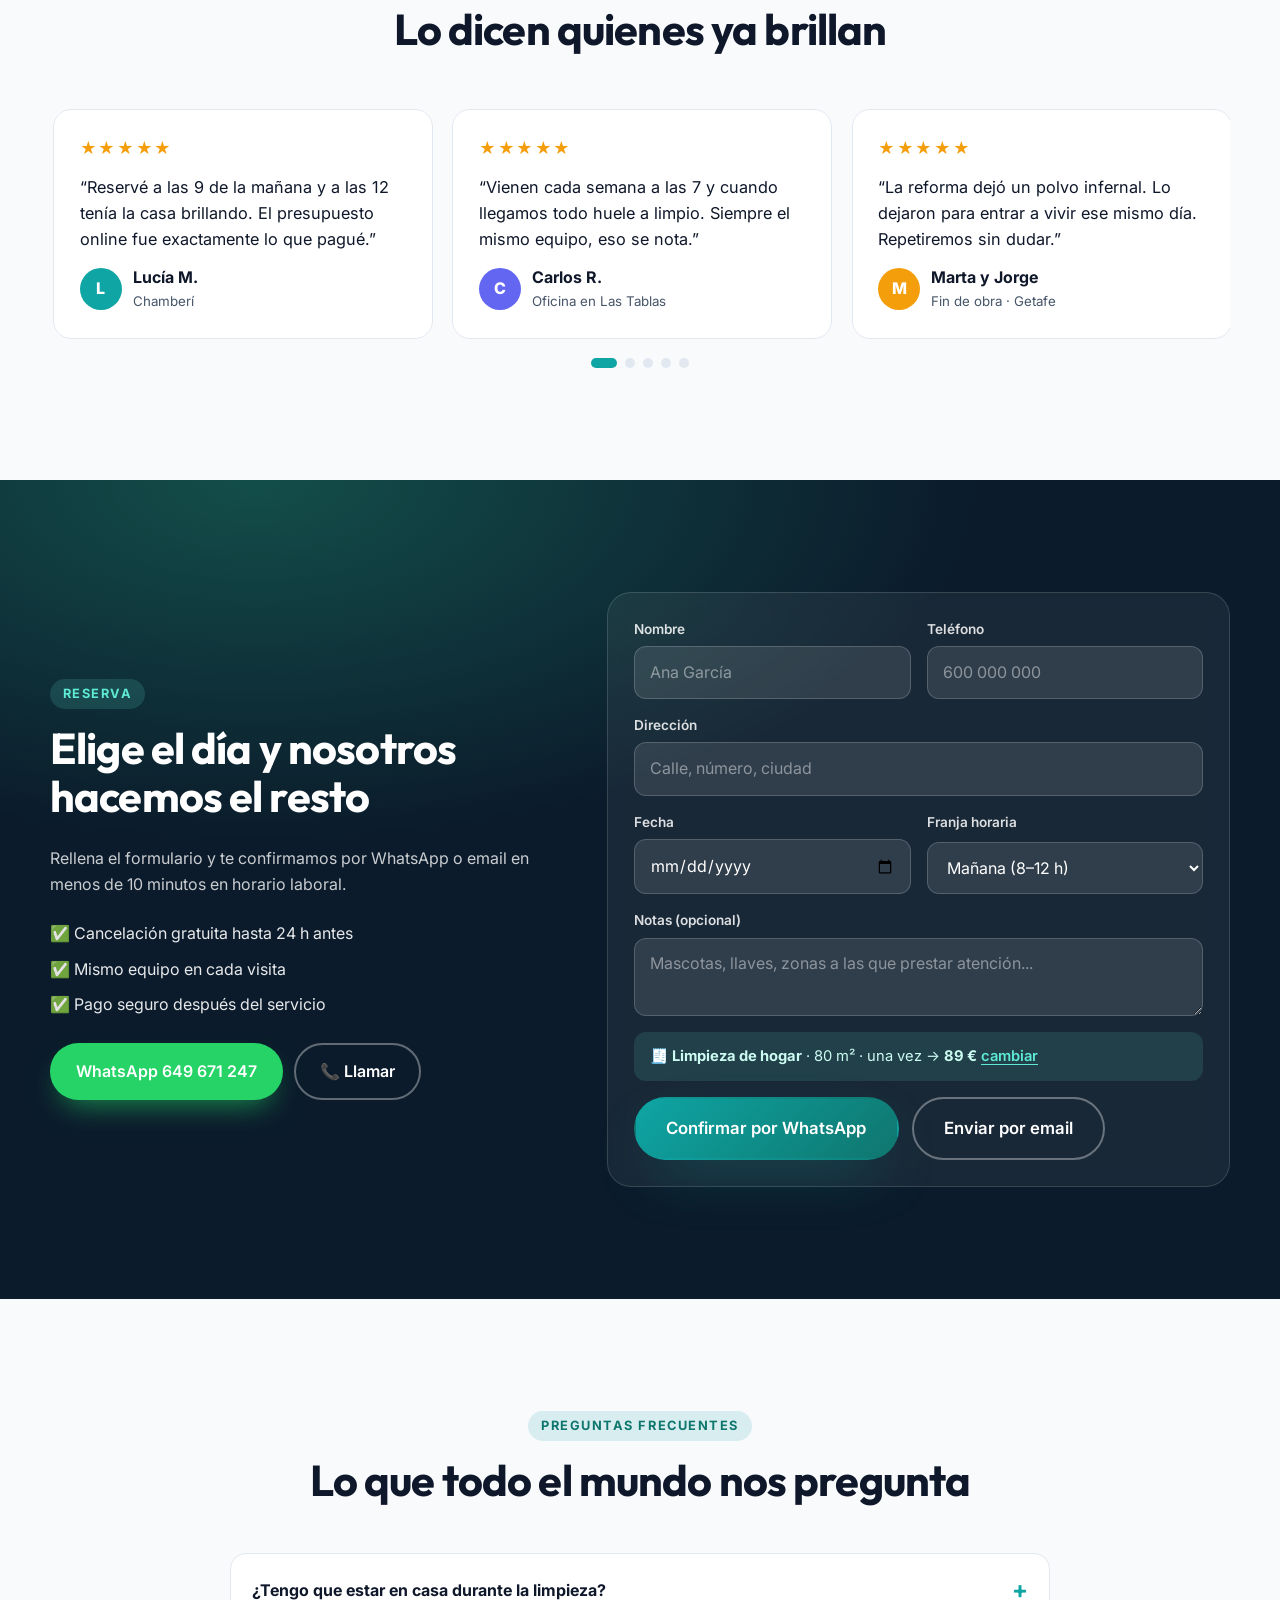
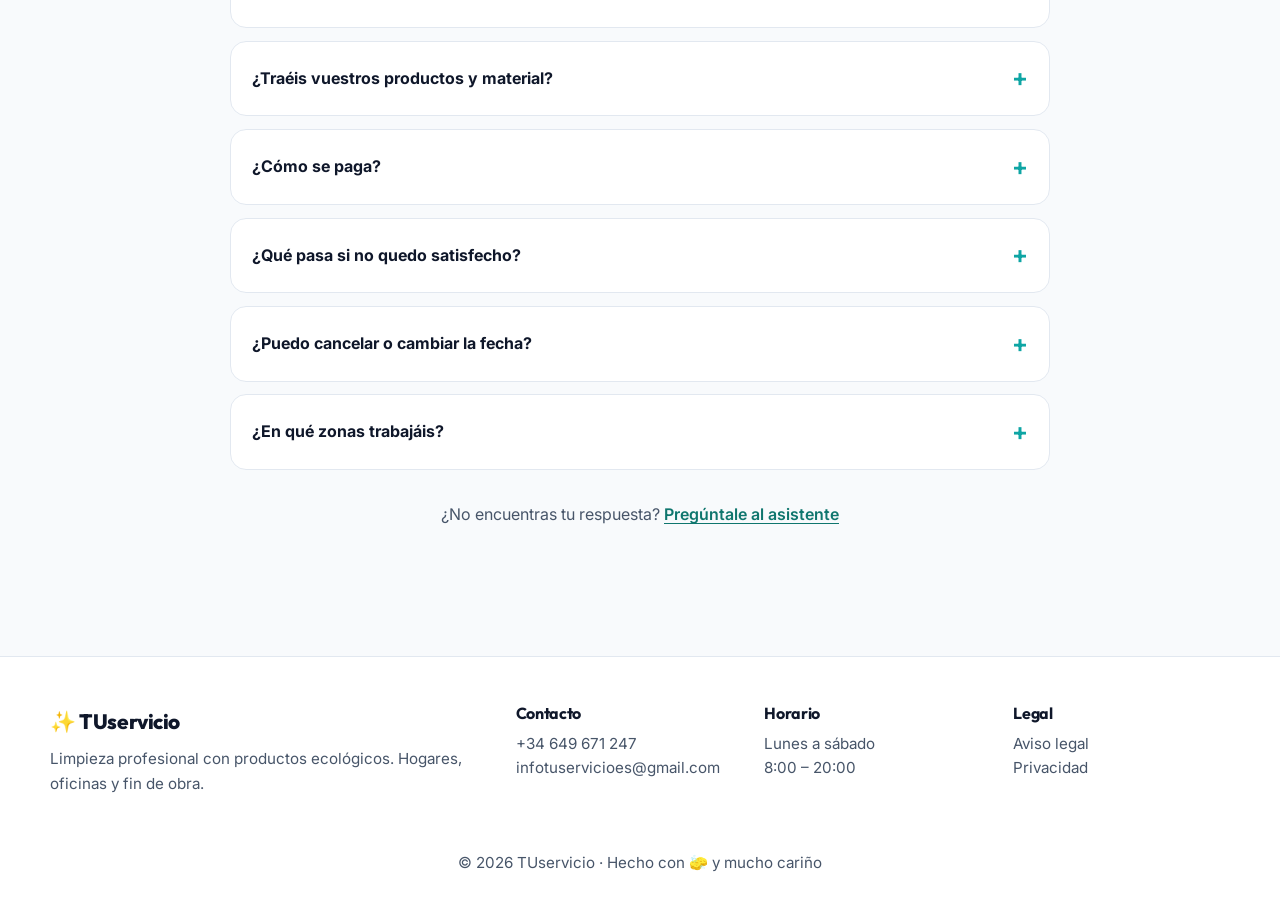
==== commit c3696d33: "Email de contacto infotuservicioes@gmail.com Sustituye info@brilliaes.com en el pie, el chat y el JS" ====
--- a/index.html
+++ b/index.html
@@ -37,7 +37,7 @@
   "image": "https://tuservicioes.com/assets/og-tuservicio.jpg",
   "description": "Empresa de limpieza profesional en Madrid: hogares, oficinas, fin de obra y limpiezas a fondo con productos ecológicos.",
   "telephone": "+34649671247",
-  "email": "info@brilliaes.com",
+  "email": "infotuservicioes@gmail.com",
   "priceRange": "€€",
   "address": {
     "@type": "PostalAddress",
@@ -531,7 +531,7 @@
       </div>
       <div>
         <h3>Contacto</h3>
-        <p><a id="pieTelefono" href="tel:+34649671247">+34 649 671 247</a><br><a id="pieEmail" href="mailto:info@brilliaes.com">info@brilliaes.com</a></p>
+        <p><a id="pieTelefono" href="tel:+34649671247">+34 649 671 247</a><br><a id="pieEmail" href="mailto:infotuservicioes@gmail.com">infotuservicioes@gmail.com</a></p>
       </div>
       <div>
         <h3>Horario</h3>
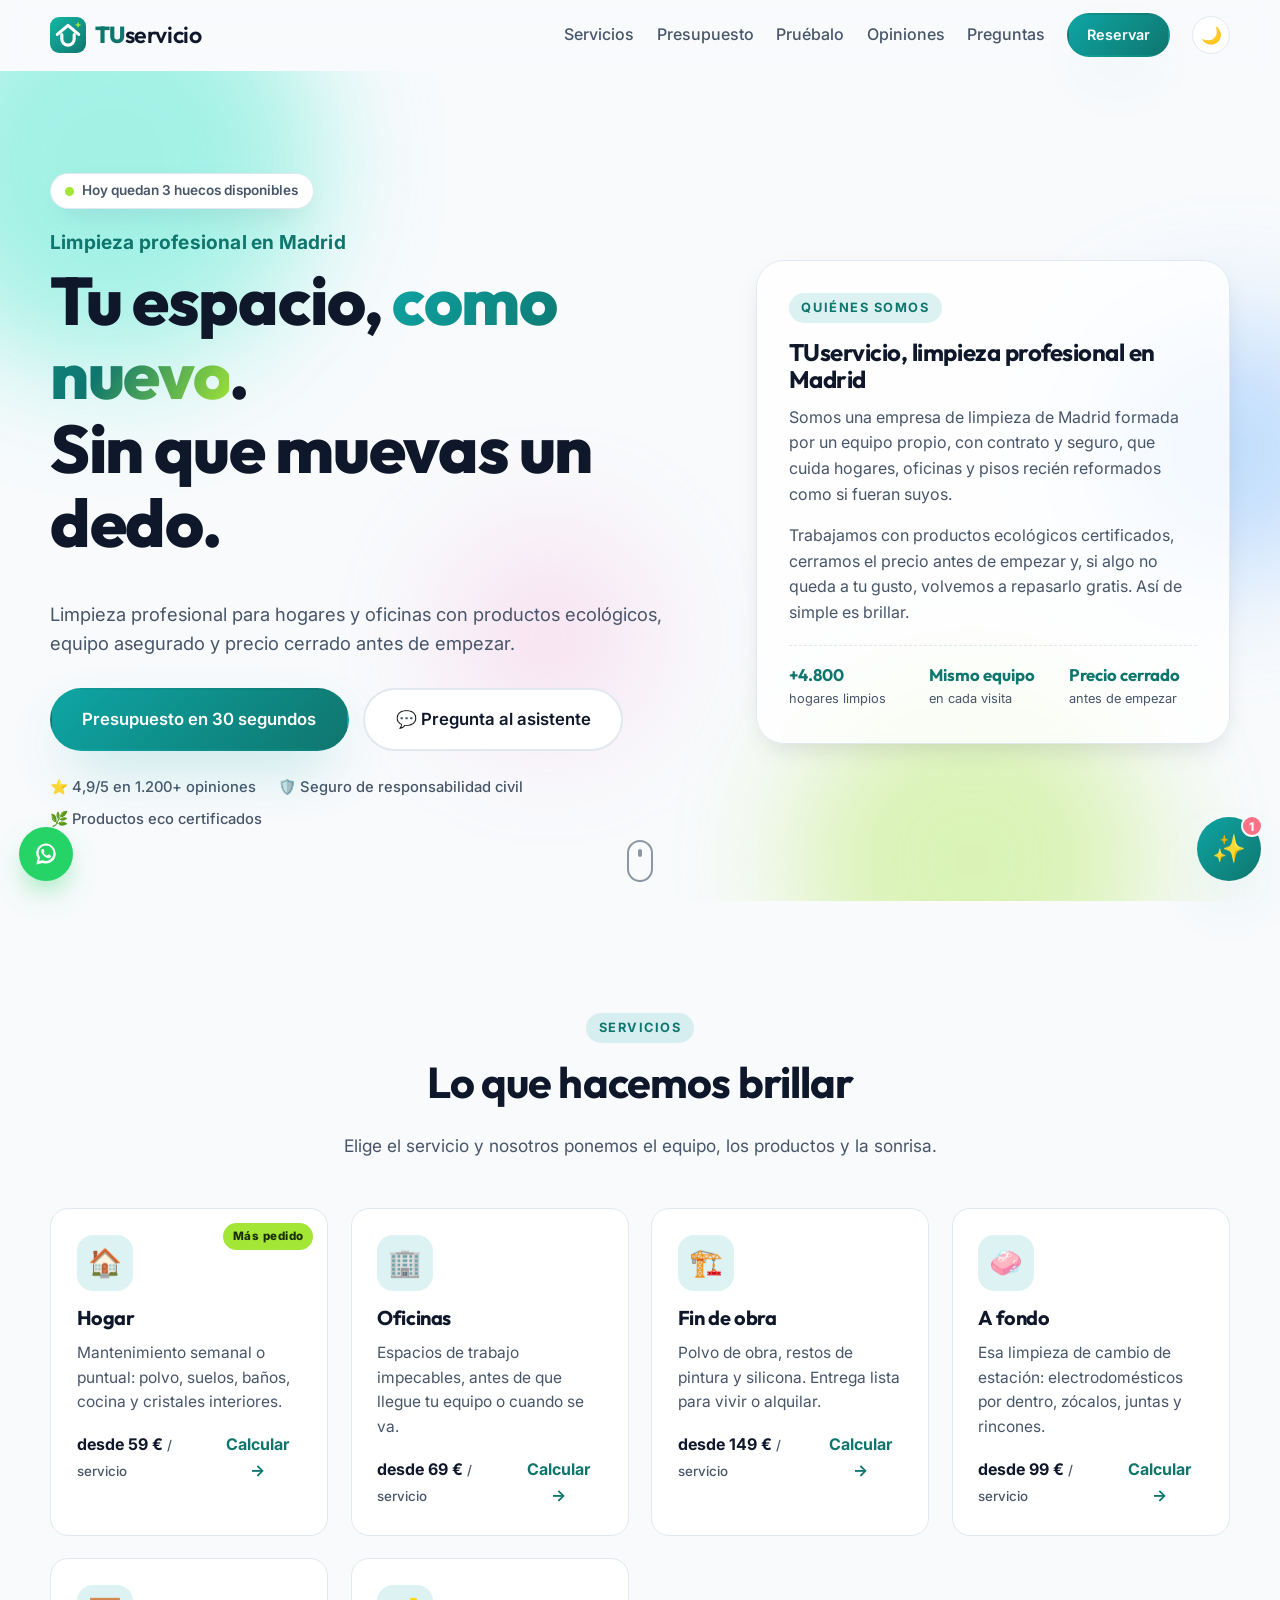
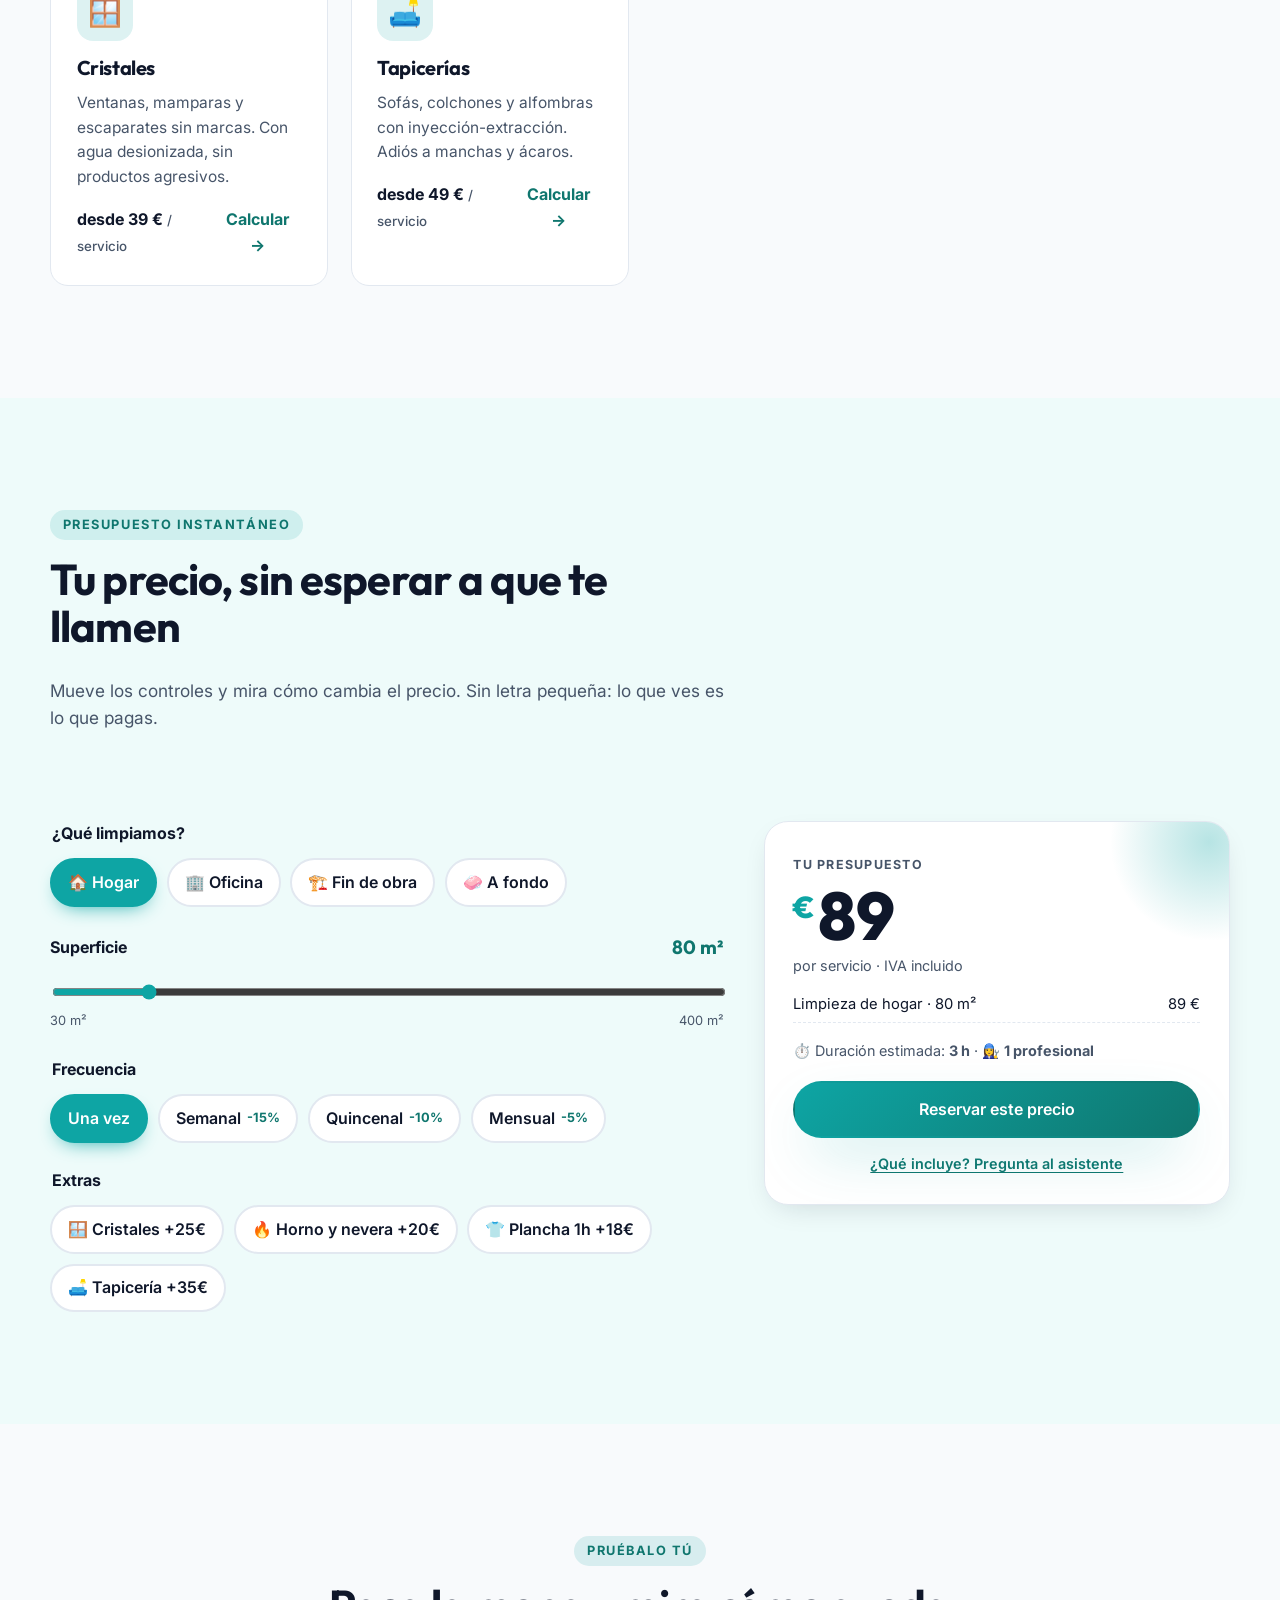
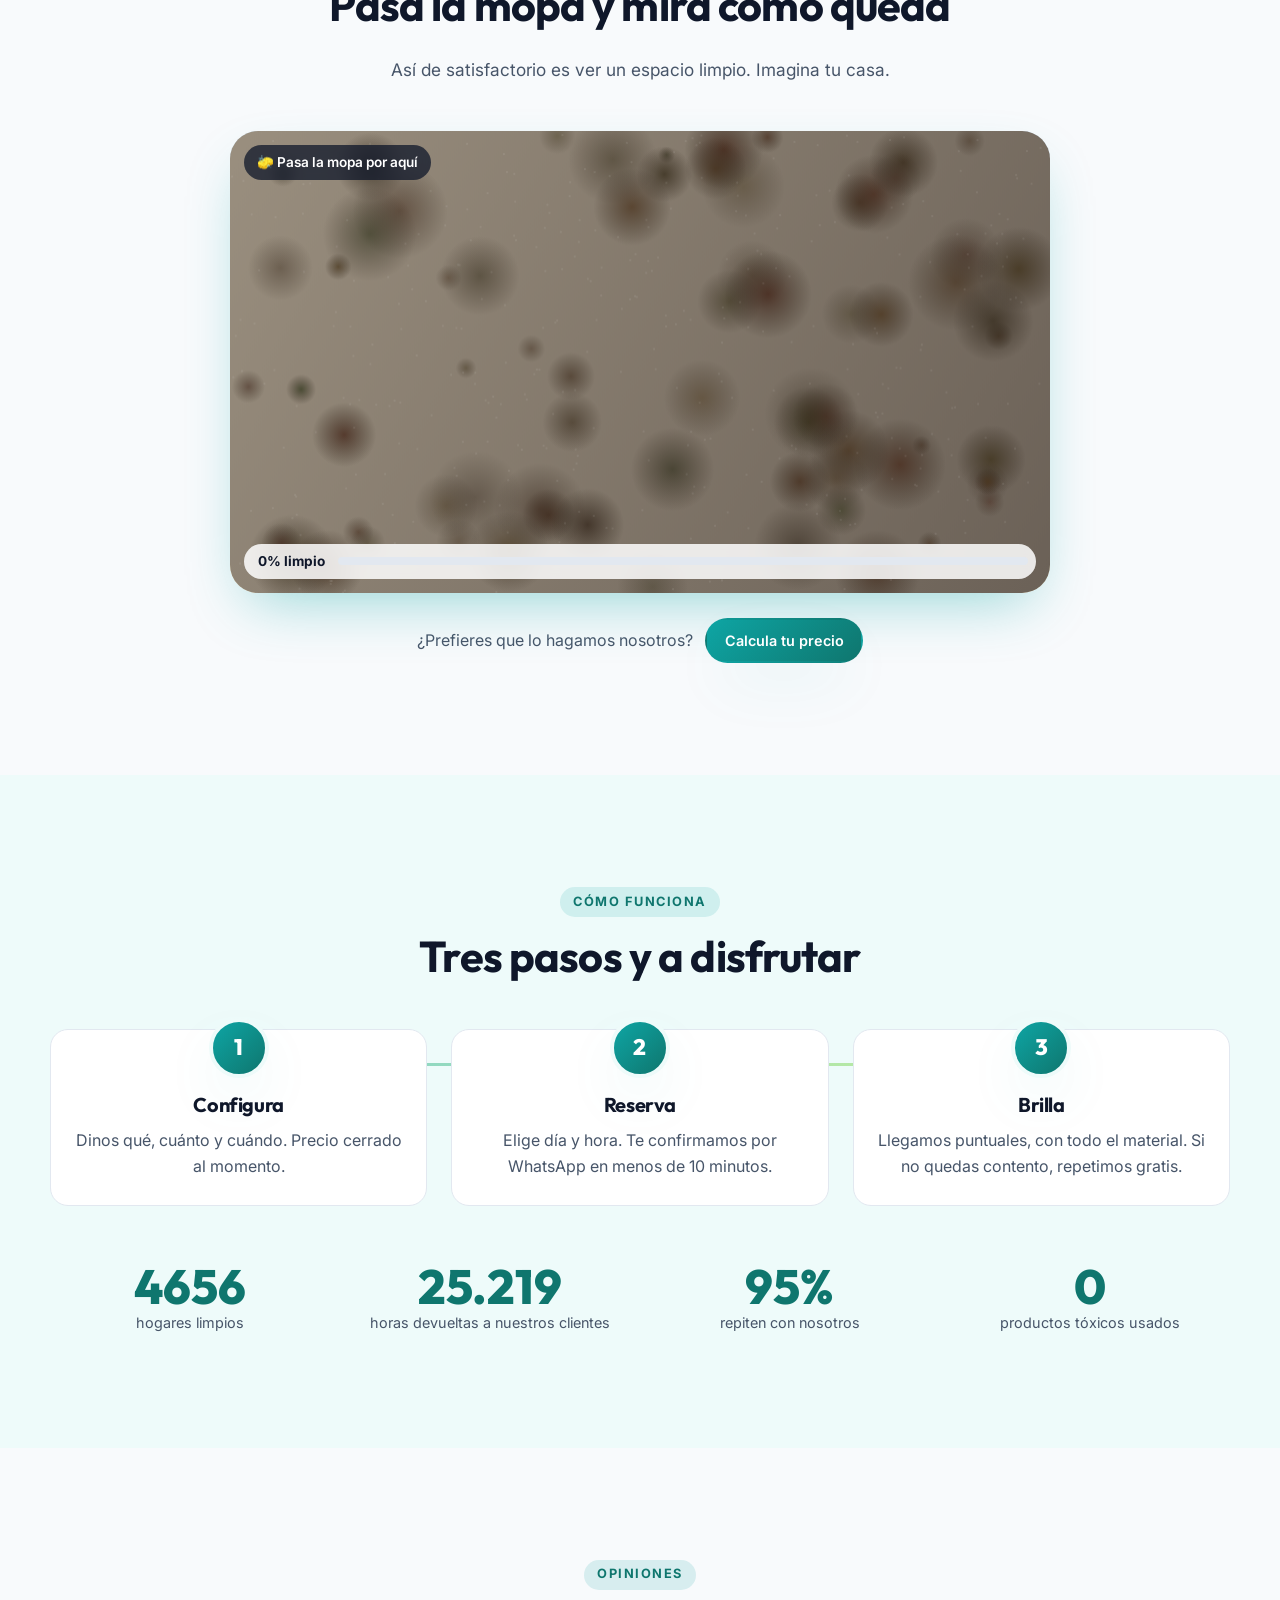
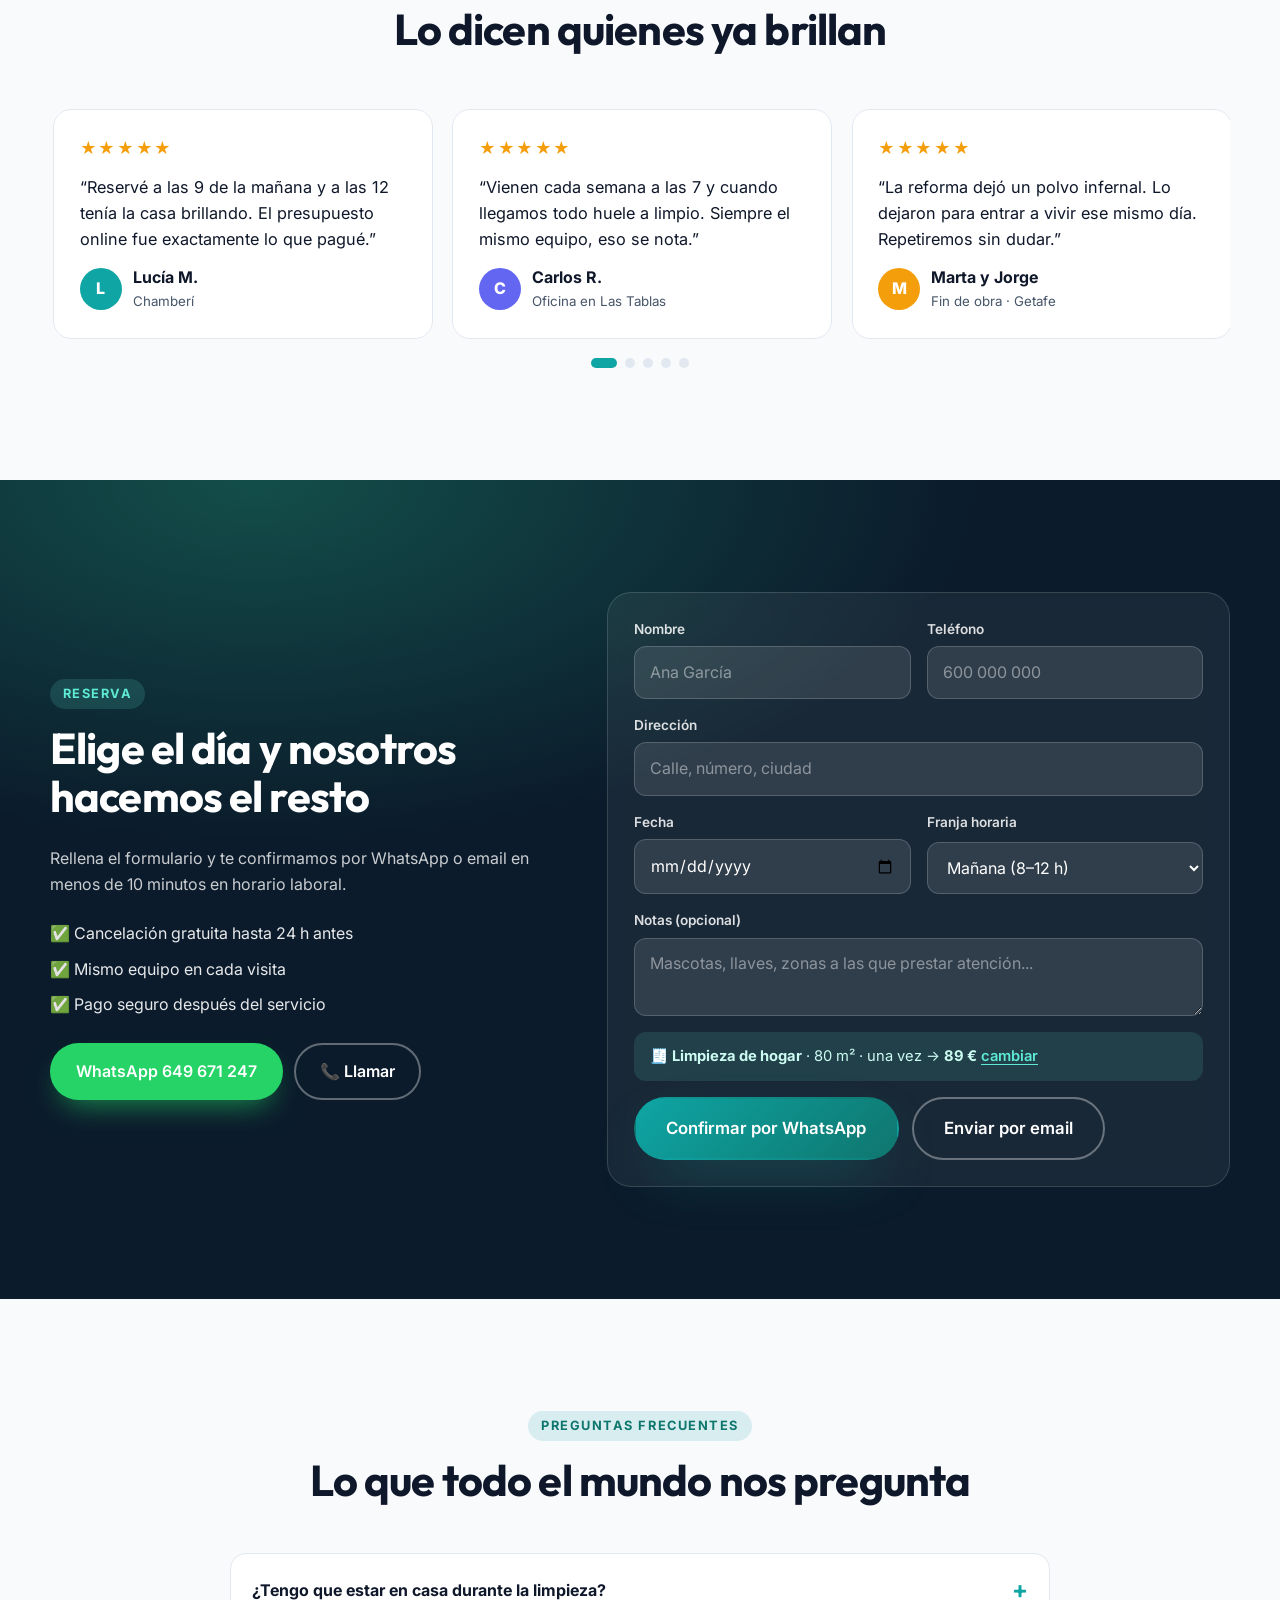
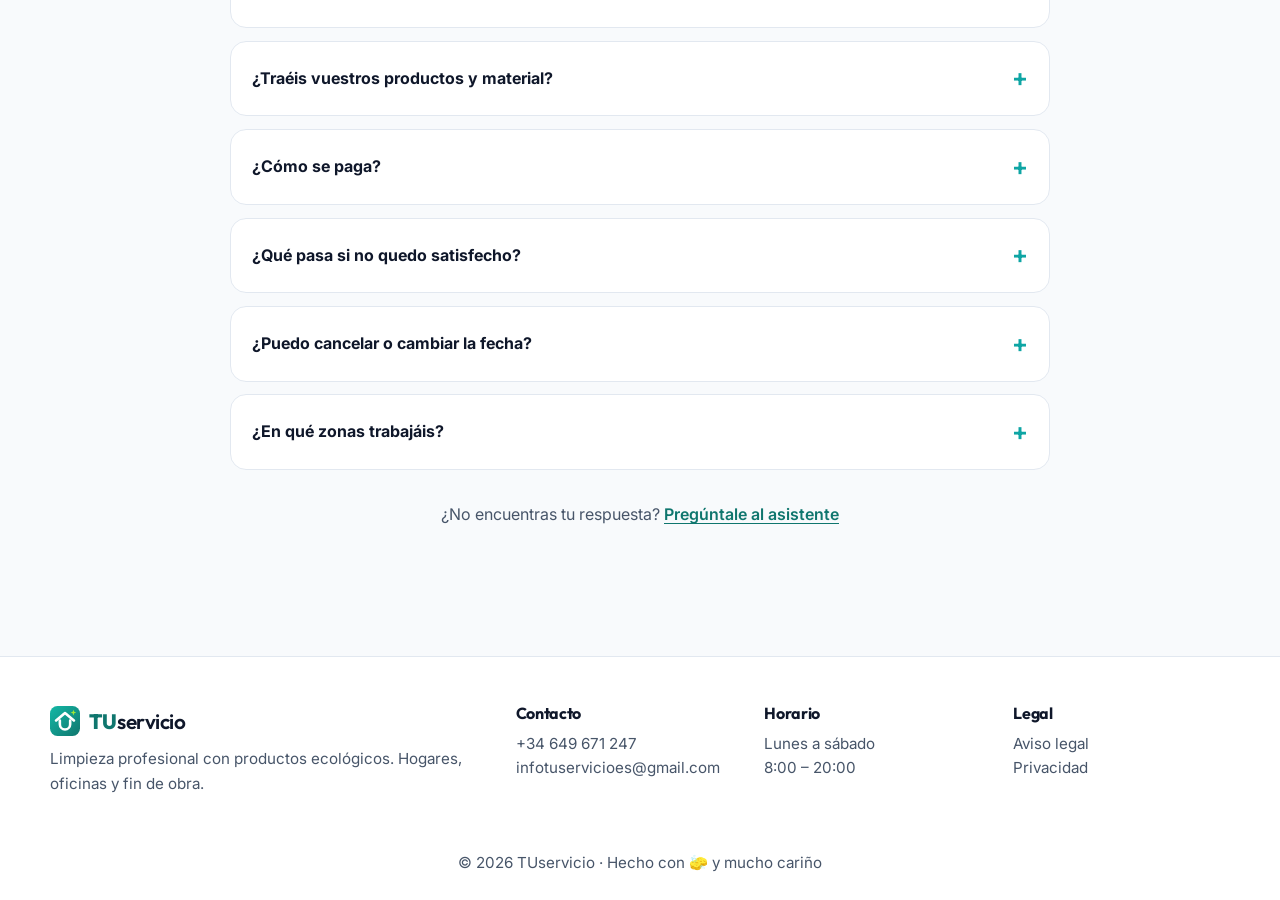
==== commit 74079036: "Marca TUservicio: logo casa-U, manual y skill de diseño - Símbolo nuevo (casa cuyo cuerpo es la «U» " ====
--- a/index.html
+++ b/index.html
@@ -18,12 +18,12 @@
   <meta property="og:image:alt" content="TUservicio, limpieza profesional en Madrid">
   <meta name="twitter:card" content="summary_large_image">
   <link rel="canonical" href="https://tuservicioes.com/">
-  <link rel="apple-touch-icon" href="assets/logo-512.png">
+  <link rel="apple-touch-icon" href="assets/apple-touch-icon.png">
   <link rel="icon" href="assets/favicon.svg" type="image/svg+xml">
   <link rel="manifest" href="manifest.webmanifest">
   <link rel="preconnect" href="https://fonts.googleapis.com">
   <link rel="preconnect" href="https://fonts.gstatic.com" crossorigin>
-  <link rel="stylesheet" href="https://fonts.googleapis.com/css2?family=Outfit:wght@500;700;800&family=Inter:wght@400;500;600&display=swap">
+  <link rel="stylesheet" href="https://fonts.googleapis.com/css2?family=Outfit:wght@500;600;700;800&family=Inter:wght@400;500;600&display=swap">
   <link rel="stylesheet" href="css/styles.css">
   <!-- datos:jsonld -->
   <script type="application/ld+json">
@@ -240,8 +240,8 @@
   <header class="cabecera" id="cabecera">
     <nav class="nav contenedor" aria-label="Principal">
       <a class="logo" href="#inicio" aria-label="TUservicio, inicio">
-        <svg viewBox="0 0 40 40" width="34" height="34" aria-hidden="true"><defs><linearGradient id="lg" x1="0" x2="1" y1="0" y2="1"><stop offset="0" stop-color="#2dd4bf"/><stop offset="1" stop-color="#0ea5a4"/></linearGradient></defs><circle cx="20" cy="20" r="19" fill="url(#lg)"/><path d="M20 8l2.6 7.4L30 18l-7.4 2.6L20 28l-2.6-7.4L10 18l7.4-2.6z" fill="#fff"/><circle cx="29" cy="11" r="2" fill="#fff" opacity=".8"/></svg>
-        <span>TUservicio</span>
+        <svg viewBox="0 0 64 64" width="36" height="36" aria-hidden="true"><defs><linearGradient id="lg" x1="0" y1="0" x2="1" y2="1"><stop offset="0" stop-color="#14b8a6"/><stop offset="1" stop-color="#0f766e"/></linearGradient></defs><rect width="64" height="64" rx="16" fill="url(#lg)"/><path d="M13 31 L32 15 L51 31" fill="none" stroke="#fff" stroke-width="5.5" stroke-linecap="round" stroke-linejoin="round"/><path d="M21 31 V39 a11 11 0 0 0 22 0 V31" fill="none" stroke="#fff" stroke-width="5.5" stroke-linecap="round"/><path d="M50 8 l1.6 4.4 4.4 1.6 -4.4 1.6 -1.6 4.4 -1.6 -4.4 -4.4 -1.6 4.4 -1.6z" fill="#a3e635"/></svg>
+        <span class="logo__nombre"><b>TU</b>servicio</span>
       </a>
       <button class="nav__menu" id="btnMenu" aria-expanded="false" aria-controls="enlaces" aria-label="Abrir menú"><span></span><span></span><span></span></button>
       <ul class="nav__enlaces" id="enlaces">
@@ -526,7 +526,7 @@
   <footer class="pie">
     <div class="contenedor pie__grid">
       <div>
-        <a class="logo logo--pie" href="#inicio">✨ TUservicio</a>
+        <a class="logo logo--pie" href="#inicio" aria-label="TUservicio, volver al inicio"><svg viewBox="0 0 64 64" width="30" height="30" aria-hidden="true"><defs><linearGradient id="lgp" x1="0" y1="0" x2="1" y2="1"><stop offset="0" stop-color="#14b8a6"/><stop offset="1" stop-color="#0f766e"/></linearGradient></defs><rect width="64" height="64" rx="16" fill="url(#lgp)"/><path d="M13 31 L32 15 L51 31" fill="none" stroke="#fff" stroke-width="5.5" stroke-linecap="round" stroke-linejoin="round"/><path d="M21 31 V39 a11 11 0 0 0 22 0 V31" fill="none" stroke="#fff" stroke-width="5.5" stroke-linecap="round"/><path d="M50 8 l1.6 4.4 4.4 1.6 -4.4 1.6 -1.6 4.4 -1.6 -4.4 -4.4 -1.6 4.4 -1.6z" fill="#a3e635"/></svg><span class="logo__nombre"><b>TU</b>servicio</span></a>
         <p>Limpieza profesional con productos ecológicos. Hogares, oficinas y fin de obra.</p>
       </div>
       <div>
--- a/css/styles.css
+++ b/css/styles.css
@@ -81,8 +81,11 @@
 .cabecera.con-sombra { border-color: var(--borde); box-shadow: 0 6px 20px -16px rgba(0,0,0,.3); }
 .nav { display: flex; align-items: center; justify-content: space-between; min-height: 70px; gap: 1rem; }
 .logo { display: inline-flex; align-items: center; gap: .55rem; font-family: var(--fuente-titulo); font-weight: 800; font-size: 1.45rem; letter-spacing: -.02em; }
-.logo svg { transition: transform .5s; }
-.logo:hover svg { transform: rotate(20deg) scale(1.08); }
+.logo svg { flex: none; transition: transform .5s cubic-bezier(.2, .8, .2, 1); }
+.logo:hover svg { transform: translateY(-2px) scale(1.06); }
+.logo__nombre { font-weight: 600; }
+.logo__nombre b { font-weight: 800; color: var(--primario-oscuro); }
+:root[data-tema="oscuro"] .logo__nombre b { color: var(--primario-claro); }
 .nav__enlaces { list-style: none; display: flex; align-items: center; gap: 1.4rem; margin: 0; padding: 0; }
 .nav__enlaces a:not(.btn) { font-weight: 500; color: var(--texto-suave); position: relative; }
 .nav__enlaces a:not(.btn)::after { content: ""; position: absolute; left: 0; right: 100%; bottom: -4px; height: 2px; background: var(--primario); transition: right var(--transicion); }
@@ -304,7 +307,7 @@
 .pie h3 { margin-bottom: .6rem; font-size: 1rem; }
 .pie p { color: var(--texto-suave); font-size: .95rem; }
 .pie a:hover { color: var(--primario); }
-.logo--pie { font-size: 1.3rem; margin-bottom: .6rem; display: inline-block; }
+.logo--pie { font-size: 1.3rem; margin-bottom: .6rem; display: inline-flex; }
 .pie__copy { text-align: center; font-size: .85rem; color: var(--texto-suave); margin: 2.5rem 0 0; }
 
 /* ===== Chat ===== */
